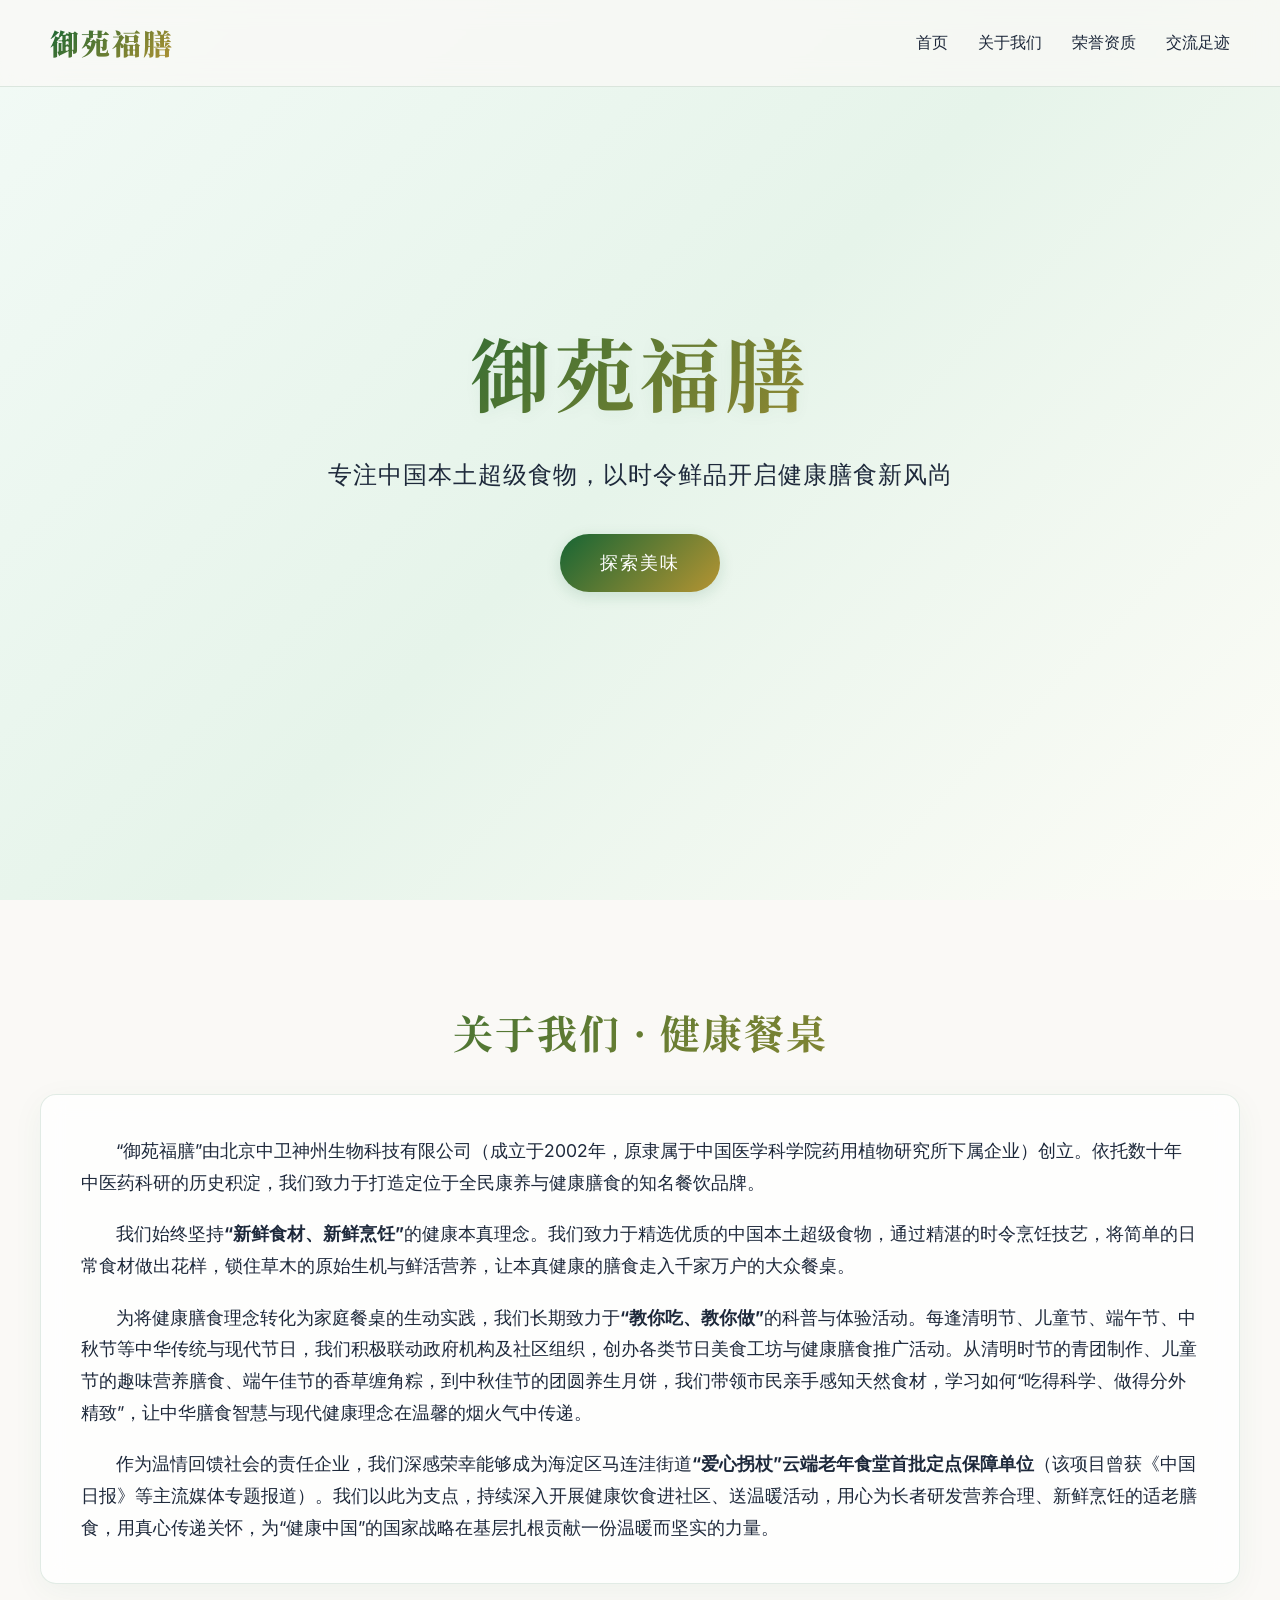
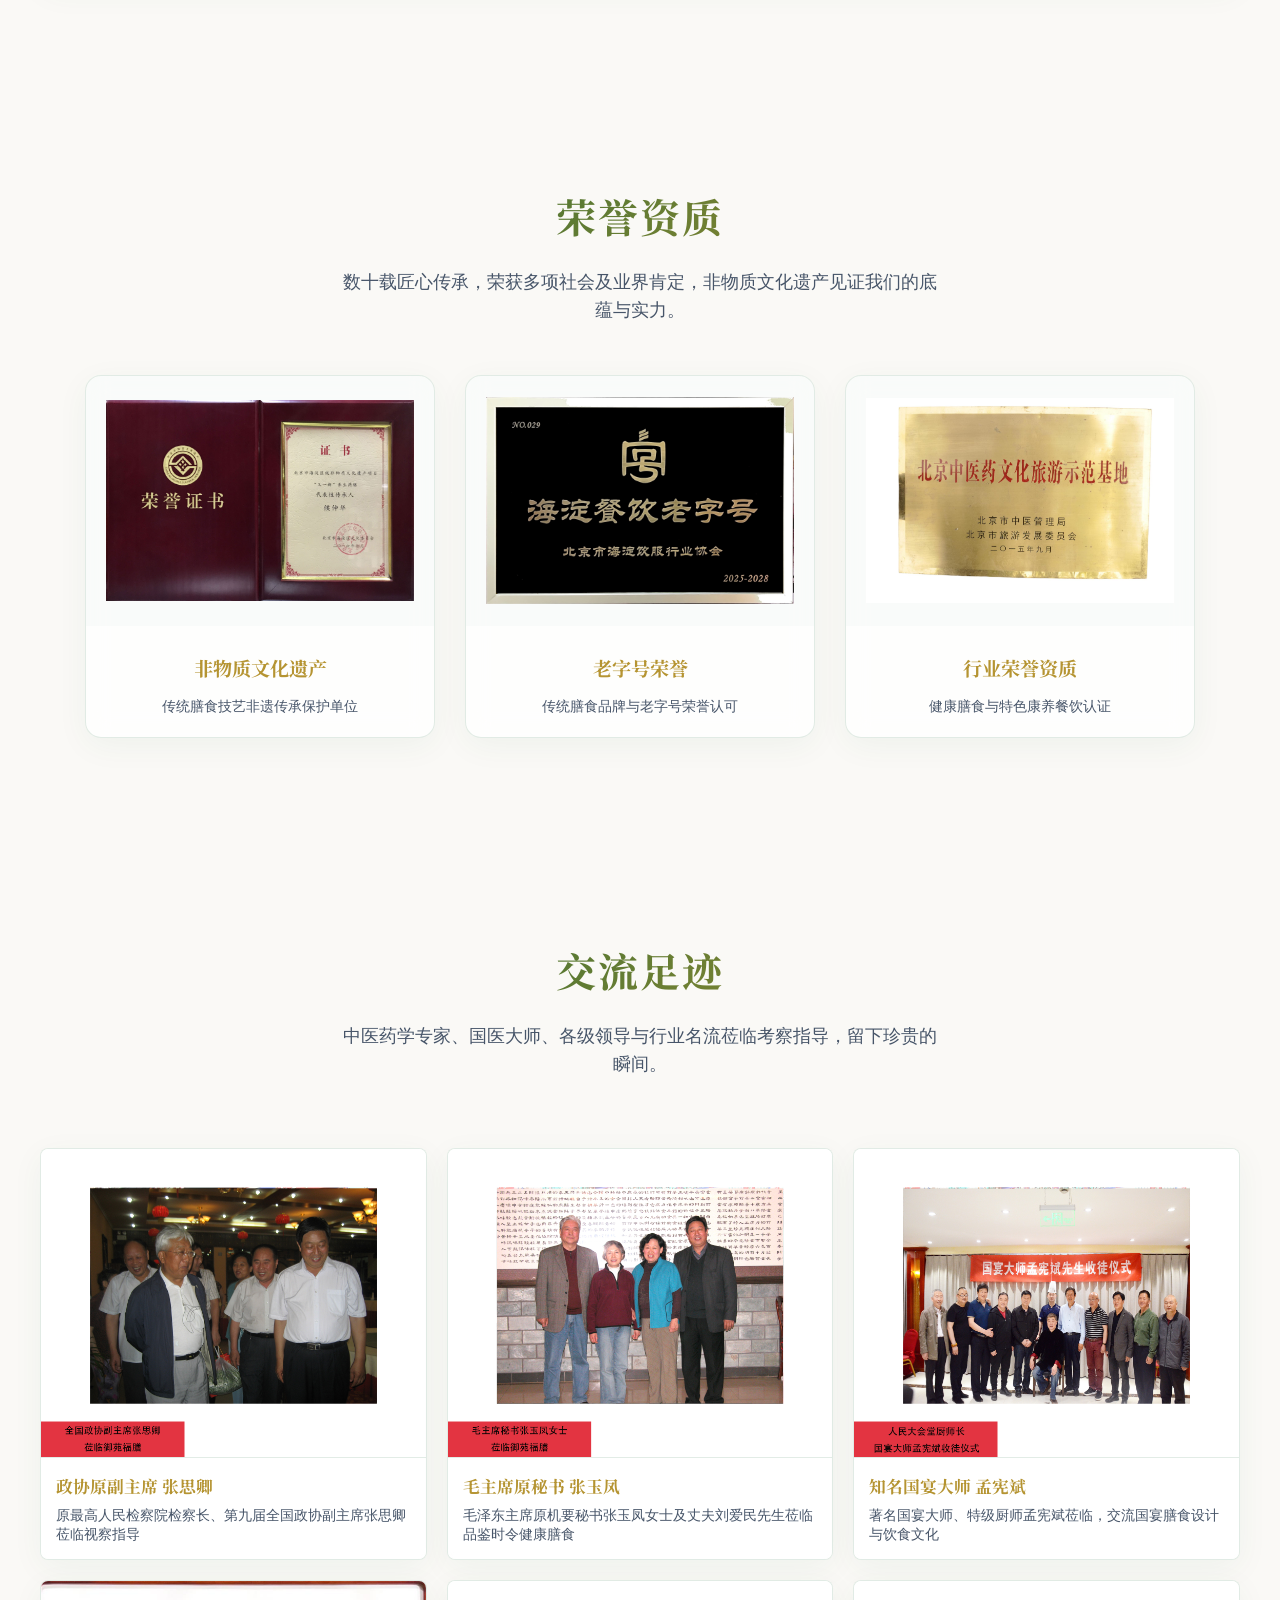
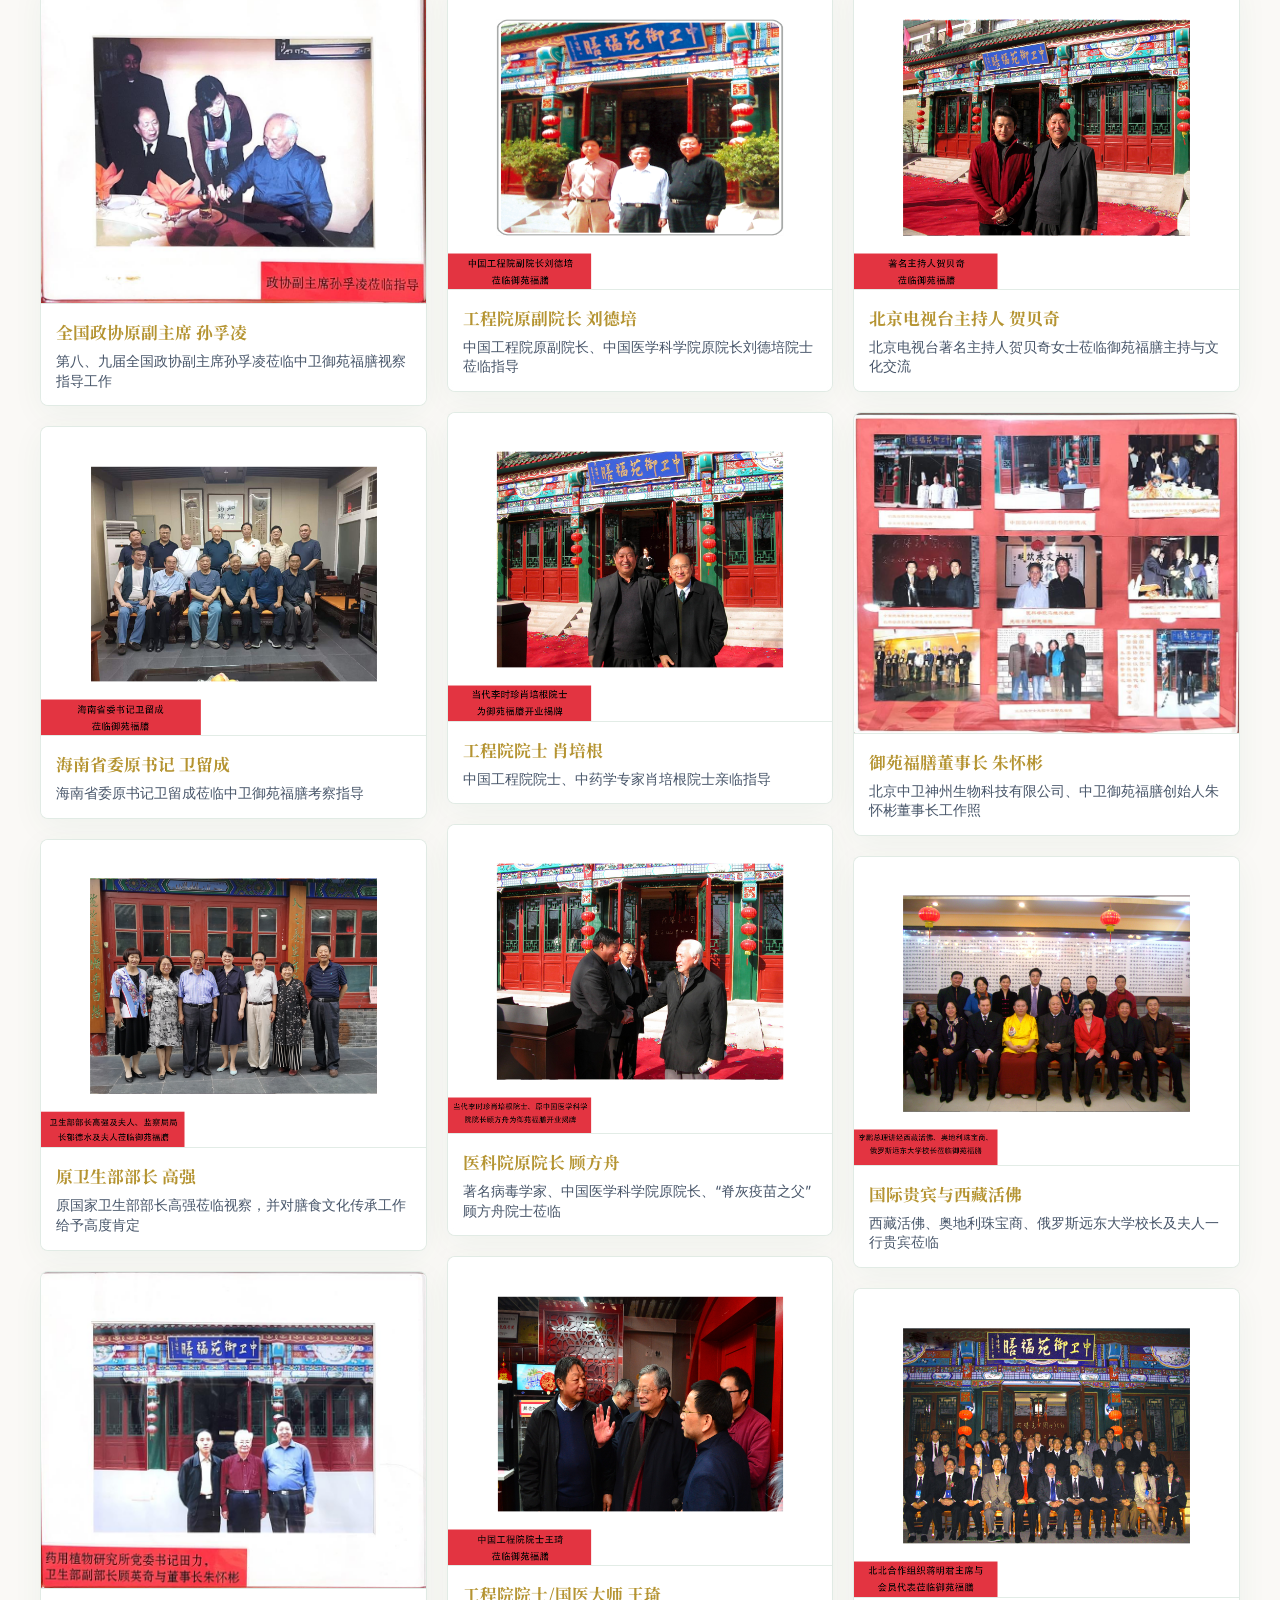
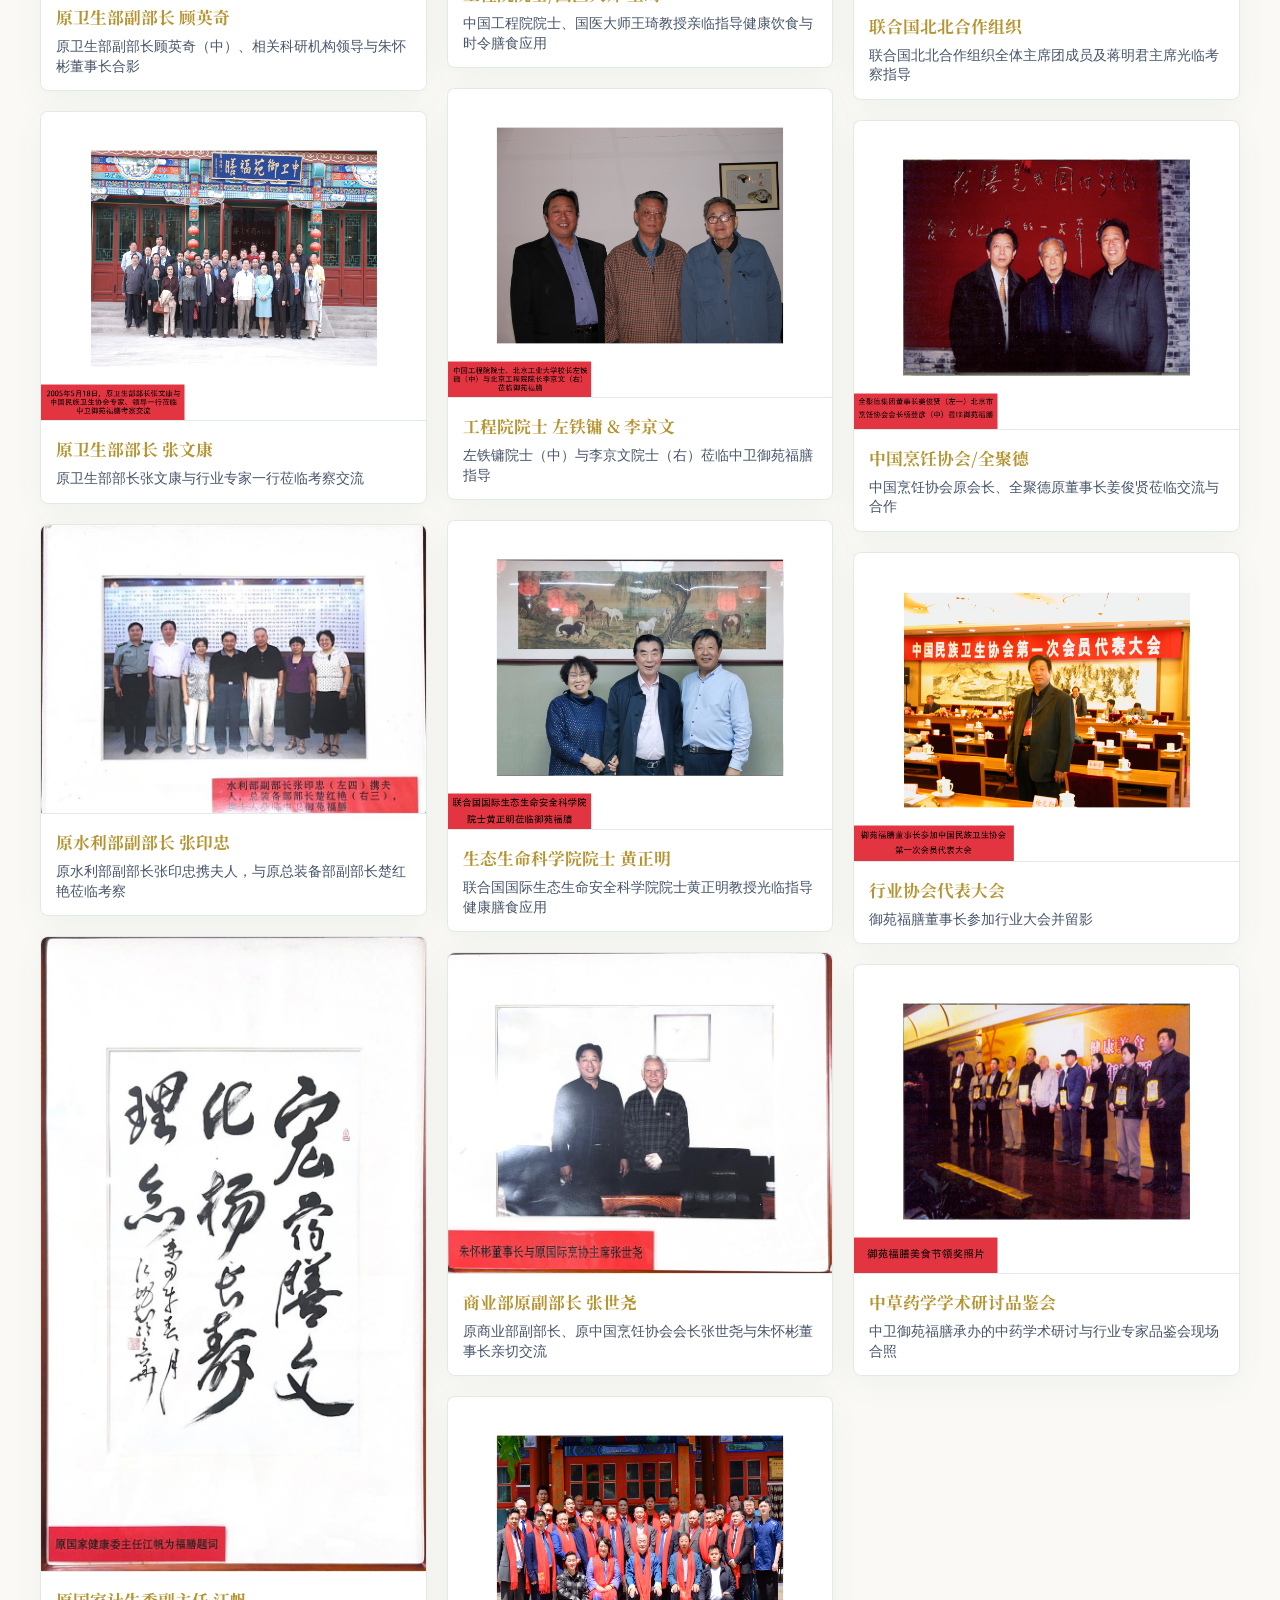
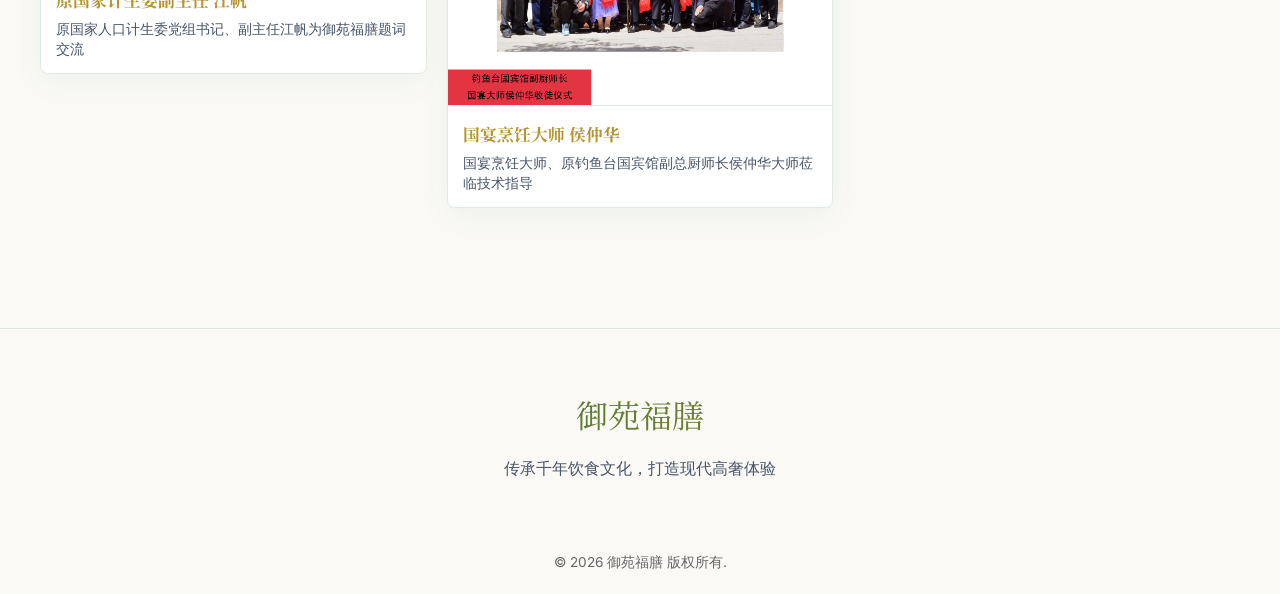
==== minimal.html @ 509a857c "feat: polish brand introduction with seasonal festival workshops and elderly canteen, compile single" ====
<!DOCTYPE html>
<html lang="zh-CN">
<head>
    <meta charset="UTF-8">
    <meta name="viewport" content="width=device-width, initial-scale=1.0">
    <title>御苑福膳 - 本土超级食物，健康饮食新风尚</title>
    <meta name="description" content="御苑福膳倡导健康饮食、新鲜食材与新鲜烹饪。精选中国本土超级食物，将简单食材做出花样，科普膳食指南，服务社会公益。">
    <link rel="preconnect" href="https://fonts.googleapis.com">
    <link rel="preconnect" href="https://fonts.gstatic.com" crossorigin>
    <link href="https://fonts.googleapis.com/css2?family=Noto+Serif+SC:wght@400;700;900&family=Inter:wght@300;400;600&display=swap" rel="stylesheet">
    <link rel="stylesheet" href="css/styles.css">
</head>
<body>
    <!-- Background overlay for rich aesthetics -->
    <div class="bg-gradient-overlay"></div>

    <!-- Header -->
    <header id="header" class="glass-header">
        <div class="logo">御苑福膳</div>
        <nav>
            <ul class="nav-links">
                <li><a href="#hero">首页</a></li>
                <li><a href="#about">关于我们</a></li>
                <li><a href="#honor">荣誉资质</a></li>
                <li><a href="#celebrities">交流足迹</a></li>
            </ul>
        </nav>
    </header>

    <!-- Hero Section -->
    <section id="hero" class="hero-section">
        <div class="hero-content reveal">
            <h1 class="hero-title">御苑福膳</h1>
            <p class="hero-subtitle">专注中国本土超级食物，以时令鲜品开启健康膳食新风尚</p>
            <a href="#about" class="cta-button">探索美味</a>
        </div>
    </section>

    <!-- About Section -->
    <section id="about" class="section about-section">
        <div class="container reveal">
            <h2 class="section-title">关于我们 · 健康餐桌</h2>
            <div class="glass-card tab-card" style="padding: 40px; margin-top: 30px; line-height: 1.8;">
                <p style="margin-bottom: 20px; font-size: 1.1rem; text-indent: 2em; color: var(--text-main);">
                    “御苑福膳”由北京中卫神州生物科技有限公司（成立于2002年，原隶属于中国医学科学院药用植物研究所下属企业）创立。依托数十年中医药科研的历史积淀，我们致力于打造定位于全民康养与健康膳食的知名餐饮品牌。
                </p>
                <p style="margin-bottom: 20px; font-size: 1.1rem; text-indent: 2em; color: var(--text-main);">
                    我们始终坚持<strong>“新鲜食材、新鲜烹饪”</strong>的健康本真理念。我们致力于精选优质的中国本土超级食物，通过精湛的时令烹饪技艺，将简单的日常食材做出花样，锁住草木的原始生机与鲜活营养，让本真健康的膳食走入千家万户的大众餐桌。
                </p>
                <p style="margin-bottom: 20px; font-size: 1.1rem; text-indent: 2em; color: var(--text-main);">
                    为将健康膳食理念转化为家庭餐桌的生动实践，我们长期致力于<strong>“教你吃、教你做”</strong>的科普与体验活动。每逢清明节、儿童节、端午节、中秋节等中华传统与现代节日，我们积极联动政府机构及社区组织，创办各类节日美食工坊与健康膳食推广活动。从清明时节的青团制作、儿童节的趣味营养膳食、端午佳节的香草缠角粽，到中秋佳节的团圆养生月饼，我们带领市民亲手感知天然食材，学习如何“吃得科学、做得分外精致”，让中华膳食智慧与现代健康理念在温馨的烟火气中传递。
                </p>
                <p style="font-size: 1.1rem; text-indent: 2em; color: var(--text-main);">
                    作为温情回馈社会的责任企业，我们深感荣幸能够成为海淀区马连洼街道<strong>“爱心拐杖”云端老年食堂首批定点保障单位</strong>（该项目曾获《中国日报》等主流媒体专题报道）。我们以此为支点，持续深入开展健康饮食进社区、送温暖活动，用心为长者研发营养合理、新鲜烹饪的适老膳食，用真心传递关怀，为“健康中国”的国家战略在基层扎根贡献一份温暖而坚实的力量。
                </p>
            </div>
        </div>
    </section>

    <!-- Honor Wall Section -->
    <section id="honor" class="section honor-section">
        <div class="container reveal">
            <h2 class="section-title">荣誉资质</h2>
            <p class="section-desc">数十载匠心传承，荣获多项社会及业界肯定，非物质文化遗产见证我们的底蕴与实力。</p>
            <div class="honor-grid">
                <div class="honor-card glass-card hover-glow">
                    <img src="assets/images/非遗证书.jpg" alt="非物质文化遗产证书" class="honor-img">
                    <div class="honor-info">
                        <h3>非物质文化遗产</h3>
                        <p>传统膳食技艺非遗传承保护单位</p>
                    </div>
                </div>
                <div class="honor-card glass-card hover-glow">
                    <img src="assets/images/老字号.jpg" alt="老字号荣誉证书" class="honor-img">
                    <div class="honor-info">
                        <h3>老字号荣誉</h3>
                        <p>传统膳食品牌与老字号荣誉认可</p>
                    </div>
                </div>
                <div class="honor-card glass-card hover-glow">
                    <img src="assets/images/荣誉.JPG" alt="行业荣誉牌匾" class="honor-img">
                    <div class="honor-info">
                        <h3>行业荣誉资质</h3>
                        <p>健康膳食与特色康养餐饮认证</p>
                    </div>
                </div>
            </div>
        </div>
    </section>

    <!-- Celebrity Footprints Section -->
    <section id="celebrities" class="section celebrity-section">
        <div class="container reveal">
            <h2 class="section-title">交流足迹</h2>
            <p class="section-desc">中医药学专家、国医大师、各级领导与行业名流莅临考察指导，留下珍贵的瞬间。</p>
            
            <div class="masonry-grid" id="photo-wall">
                <!-- ================= 1. 政治与历史要员 ================= -->
                <!-- 张思卿 -->
                <div class="masonry-item glass-card photo-card">
                    <img src="assets/images/张思卿.jpg" alt="张思卿" loading="lazy">
                    <div class="photo-caption">
                        <h4>政协原副主席 张思卿</h4>
                        <p>原最高人民检察院检察长、第九届全国政协副主席张思卿莅临视察指导</p>
                    </div>
                </div>
                <!-- 孙孚凌 -->
                <div class="masonry-item glass-card photo-card">
                    <img src="assets/images/孙孚凌.jpg" alt="孙孚凌" loading="lazy">
                    <div class="photo-caption">
                        <h4>全国政协原副主席 孙孚凌</h4>
                        <p>第八、九届全国政协副主席孙孚凌莅临中卫御苑福膳视察指导工作</p>
                    </div>
                </div>
                <!-- 卫留成 -->
                <div class="masonry-item glass-card photo-card">
                    <img src="assets/images/海南省委书记卫留成莅临御苑福膳.jpg" alt="卫留成" loading="lazy">
                    <div class="photo-caption">
                        <h4>海南省委原书记 卫留成</h4>
                        <p>海南省委原书记卫留成莅临中卫御苑福膳考察指导</p>
                    </div>
                </div>
                <!-- 高强 -->
                <div class="masonry-item glass-card photo-card">
                    <img src="assets/images/高强.jpg" alt="高强" loading="lazy">
                    <div class="photo-caption">
                        <h4>原卫生部部长 高强</h4>
                        <p>原国家卫生部部长高强莅临视察，并对膳食文化传承工作给予高度肯定</p>
                    </div>
                </div>
                <!-- 顾英奇 -->
                <div class="masonry-item glass-card photo-card">
                    <img src="assets/images/顾英奇.jpg" alt="顾英奇" loading="lazy">
                    <div class="photo-caption">
                        <h4>原卫生部副部长 顾英奇</h4>
                        <p>原卫生部副部长顾英奇（中）、相关科研机构领导与朱怀彬董事长合影</p>
                    </div>
                </div>
                <!-- 张文康 -->
                <div class="masonry-item glass-card photo-card">
                    <img src="assets/images/2005年5月18日，原卫生部部长张文康与中国民族卫生协会专家、领导一行莅临中卫御苑福膳考察交流.jpg" alt="张文康" loading="lazy">
                    <div class="photo-caption">
                        <h4>原卫生部部长 张文康</h4>
                        <p>原卫生部部长张文康与行业专家一行莅临考察交流</p>
                    </div>
                </div>
                <!-- 张印忠 -->
                <div class="masonry-item glass-card photo-card">
                    <img src="assets/images/张印忠.jpg" alt="张印忠" loading="lazy">
                    <div class="photo-caption">
                        <h4>原水利部副部长 张印忠</h4>
                        <p>原水利部副部长张印忠携夫人，与原总装备部副部长楚红艳莅临考察</p>
                    </div>
                </div>
                <!-- 江帆 -->
                <div class="masonry-item glass-card photo-card">
                    <img src="assets/images/江帆.jpg" alt="江帆" loading="lazy">
                    <div class="photo-caption">
                        <h4>原国家计生委副主任 江帆</h4>
                        <p>原国家人口计生委党组书记、副主任江帆为御苑福膳题词交流</p>
                    </div>
                </div>
                <!-- 张玉凤 -->
                <div class="masonry-item glass-card photo-card">
                    <img src="assets/images/张玉凤.jpg" alt="张玉凤" loading="lazy">
                    <div class="photo-caption">
                        <h4>毛主席原秘书 张玉凤</h4>
                        <p>毛泽东主席原机要秘书张玉凤女士及丈夫刘爱民先生莅临品鉴时令健康膳食</p>
                    </div>
                </div>

                <!-- ================= 2. 科学、医学与中医药界专家 ================= -->
                <!-- 刘德培 -->
                <div class="masonry-item glass-card photo-card">
                    <img src="assets/images/中国工程院副院长刘德培莅临御苑福膳.jpg" alt="刘德培" loading="lazy">
                    <div class="photo-caption">
                        <h4>工程院原副院长 刘德培</h4>
                        <p>中国工程院原副院长、中国医学科学院原院长刘德培院士莅临指导</p>
                    </div>
                </div>
                <!-- 肖培根 -->
                <div class="masonry-item glass-card photo-card">
                    <img src="assets/images/肖培根院士.jpg" alt="肖培根" loading="lazy">
                    <div class="photo-caption">
                        <h4>工程院院士 肖培根</h4>
                        <p>中国工程院院士、中药学专家肖培根院士亲临指导</p>
                    </div>
                </div>
                <!-- 顾方舟 -->
                <div class="masonry-item glass-card photo-card">
                    <img src="assets/images/顾方舟.jpg" alt="顾方舟" loading="lazy">
                    <div class="photo-caption">
                        <h4>医科院原院长 顾方舟</h4>
                        <p>著名病毒学家、中国医学科学院原院长、“脊灰疫苗之父”顾方舟院士莅临</p>
                    </div>
                </div>
                <!-- 王琦 -->
                <div class="masonry-item glass-card photo-card">
                    <img src="assets/images/中国工程院院士王琦莅临御苑福膳.jpg" alt="王琦" loading="lazy">
                    <div class="photo-caption">
                        <h4>工程院院士/国医大师 王琦</h4>
                        <p>中国工程院院士、国医大师王琦教授亲临指导健康饮食与时令膳食应用</p>
                    </div>
                </div>
                <!-- 左铁镛与李京文 -->
                <div class="masonry-item glass-card photo-card">
                    <img src="assets/images/中国工程院院士、北京工业大学校长左铁镛（中）与北京工程院院长李京文（右） 莅临御苑福膳.jpg" alt="左铁镛 李京文" loading="lazy">
                    <div class="photo-caption">
                        <h4>工程院院士 左铁镛 & 李京文</h4>
                        <p>左铁镛院士（中）与李京文院士（右）莅临中卫御苑福膳指导</p>
                    </div>
                </div>
                <!-- 黄正明 -->
                <div class="masonry-item glass-card photo-card">
                    <img src="assets/images/黄正明院士.jpg" alt="黄正明" loading="lazy">
                    <div class="photo-caption">
                        <h4>生态生命科学院院士 黄正明</h4>
                        <p>联合国国际生态生命安全科学院院士黄正明教授光临指导健康膳食应用</p>
                    </div>
                </div>

                <!-- ================= 3. 专业领域与媒体名流 ================= -->
                <!-- 张世尧 -->
                <div class="masonry-item glass-card photo-card">
                    <img src="assets/images/张世尧.jpg" alt="张世尧" loading="lazy">
                    <div class="photo-caption">
                        <h4>商业部原副部长 张世尧</h4>
                        <p>原商业部副部长、原中国烹饪协会会长张世尧与朱怀彬董事长亲切交流</p>
                    </div>
                </div>
                <!-- 侯仲华 -->
                <div class="masonry-item glass-card photo-card">
                    <img src="assets/images/侯仲华.jpg" alt="侯仲华" loading="lazy">
                    <div class="photo-caption">
                        <h4>国宴烹饪大师 侯仲华</h4>
                        <p>国宴烹饪大师、原钓鱼台国宾馆副总厨师长侯仲华大师莅临技术指导</p>
                    </div>
                </div>
                <!-- 孟宪斌 -->
                <div class="masonry-item glass-card photo-card">
                    <img src="assets/images/孟宪斌.jpg" alt="孟宪斌" loading="lazy">
                    <div class="photo-caption">
                        <h4>知名国宴大师 孟宪斌</h4>
                        <p>著名国宴大师、特级厨师孟宪斌莅临，交流国宴膳食设计与饮食文化</p>
                    </div>
                </div>
                <!-- 贺贝奇 -->
                <div class="masonry-item glass-card photo-card">
                    <img src="assets/images/著名主持人贺贝奇莅临御苑福膳.jpg" alt="贺贝奇" loading="lazy">
                    <div class="photo-caption">
                        <h4>北京电视台主持人 贺贝奇</h4>
                        <p>北京电视台著名主持人贺贝奇女士莅临御苑福膳主持与文化交流</p>
                    </div>
                </div>
                <!-- 朱怀彬 -->
                <div class="masonry-item glass-card photo-card">
                    <img src="assets/images/朱怀彬.jpg" alt="朱怀彬" loading="lazy">
                    <div class="photo-caption">
                        <h4>御苑福膳董事长 朱怀彬</h4>
                        <p>北京中卫神州生物科技有限公司、中卫御苑福膳创始人朱怀彬董事长工作照</p>
                    </div>
                </div>

                <!-- ================= 4. 团体合照、外宾与活动 ================= -->
                <!-- 西藏活佛及外宾 -->
                <div class="masonry-item glass-card photo-card">
                    <img src="assets/images/西藏活佛、奥地利珠宝商、俄罗斯远东大学及夫人.jpg" alt="外宾与活佛" loading="lazy">
                    <div class="photo-caption">
                        <h4>国际贵宾与西藏活佛</h4>
                        <p>西藏活佛、奥地利珠宝商、俄罗斯远东大学校长及夫人一行贵宾莅临</p>
                    </div>
                </div>
                <!-- 北北合作组织 -->
                <div class="masonry-item glass-card photo-card">
                    <img src="assets/images/北北合作组织.jpg" alt="北北合作组织" loading="lazy">
                    <div class="photo-caption">
                        <h4>联合国北北合作组织</h4>
                        <p>联合国北北合作组织全体主席团成员及蒋明君主席光临考察指导</p>
                    </div>
                </div>
                <!-- 全聚德 -->
                <div class="masonry-item glass-card photo-card">
                    <img src="assets/images/全聚德.jpg" alt="全聚德" loading="lazy">
                    <div class="photo-caption">
                        <h4>中国烹饪协会/全聚德</h4>
                        <p>中国烹饪协会原会长、全聚德原董事长姜俊贤莅临交流与合作</p>
                    </div>
                </div>
                <!-- 民族卫生协会大会 -->
                <div class="masonry-item glass-card photo-card">
                    <img src="assets/images/御苑福膳董事长参加中国民族卫生协会第一次会员代表大会.jpg" alt="代表大会" loading="lazy">
                    <div class="photo-caption">
                        <h4>行业协会代表大会</h4>
                        <p>御苑福膳董事长参加行业大会并留影</p>
                    </div>
                </div>
                <!-- 未标题-1 -->
                <div class="masonry-item glass-card photo-card">
                    <img src="assets/images/未标题-1.jpg" alt="品鉴研讨会" loading="lazy">
                    <div class="photo-caption">
                        <h4>中草药学学术研讨品鉴会</h4>
                        <p>中卫御苑福膳承办的中药学术研讨与行业专家品鉴会现场合照</p>
                    </div>
                </div>
            </div>
        </div>
    </section>

    <!-- Footer -->
    <footer class="glass-footer">
        <div class="container">
            <div class="footer-content">
                <div class="footer-logo">御苑福膳</div>
                <p>传承千年饮食文化，打造现代高奢体验</p>
            </div>
            <div class="footer-bottom">
                <p>&copy; 2026 御苑福膳 版权所有.</p>
            </div>
        </div>
    </footer>

    <!-- Image Zoom Modal -->
    <div id="image-modal" class="modal">
        <span class="modal-close" id="modal-close-btn">&times;</span>
        <div class="modal-content-container">
            <img class="modal-content" id="modal-img" src="" alt="放大图片">
            <div id="modal-caption" class="modal-caption">
                <h4 id="modal-caption-title"></h4>
                <p id="modal-caption-desc"></p>
            </div>
        </div>
        <button class="modal-prev" id="modal-prev-btn" aria-label="上一张">&#10094;</button>
        <button class="modal-next" id="modal-next-btn" aria-label="下一张">&#10095;</button>
    </div>

    <script src="js/main.js"></script>
</body>
</html>
---- css/styles.css ----
:root {
    /* Color Palette */
    --bg-dark: #faf9f6; /* A clean, soft warm cream/white background */
    --bg-card: rgba(255, 255, 255, 0.8); /* Pure white glass card with high opacity */
    --primary-gold: #b59432; /* Elegant dark antique gold for headings */
    --primary-gold-dim: rgba(181, 148, 50, 0.15);
    --accent-red: #166534; /* High-end emerald green (replaces red) */
    --text-main: #1e293b; /* Dark slate gray for main text readability */
    --text-muted: #475569; /* Soft slate gray for descriptions */
    --border-glass: rgba(22, 101, 52, 0.12); /* Subtle green/gold border */

    /* Typography */
    --font-heading: 'Noto Serif SC', serif;
    --font-body: 'Inter', sans-serif;

    /* Spacing & Sizes */
    --max-width: 1200px;
    --section-padding: 100px 20px;
    
    /* Animation */
    --transition-smooth: all 0.4s cubic-bezier(0.25, 0.8, 0.25, 1);
}

* {
    margin: 0;
    padding: 0;
    box-sizing: border-box;
}

html {
    scroll-behavior: smooth;
}

body {
    background-color: var(--bg-dark);
    color: var(--text-main);
    font-family: var(--font-body);
    line-height: 1.6;
    overflow-x: hidden;
}

/* Background Overlay for Depth */
.bg-gradient-overlay {
    position: fixed;
    top: 0;
    left: 0;
    width: 100vw;
    height: 100vh;
    background: radial-gradient(circle at 15% 25%, rgba(22, 101, 52, 0.08) 0%, transparent 60%),
                radial-gradient(circle at 85% 75%, rgba(181, 148, 50, 0.08) 0%, transparent 60%),
                radial-gradient(circle at 50% 50%, rgba(250, 249, 246, 0.6) 0%, transparent 100%);
    z-index: -1;
    pointer-events: none;
}

/* Glassmorphism Utilities */
.glass-header {
    background: rgba(250, 249, 246, 0.75);
    backdrop-filter: blur(12px);
    -webkit-backdrop-filter: blur(12px);
    border-bottom: 1px solid var(--border-glass);
}

.glass-card {
    background: var(--bg-card);
    backdrop-filter: blur(12px);
    -webkit-backdrop-filter: blur(12px);
    border: 1px solid var(--border-glass);
    border-radius: 16px;
    box-shadow: 0 8px 32px 0 rgba(22, 101, 52, 0.05);
}

.hover-glow:hover {
    box-shadow: 0 10px 30px rgba(22, 101, 52, 0.08);
    border-color: rgba(22, 101, 52, 0.3);
}

/* Header */
header {
    position: fixed;
    top: 0;
    width: 100%;
    display: flex;
    justify-content: space-between;
    align-items: center;
    padding: 20px 50px;
    z-index: 1000;
    transition: var(--transition-smooth);
}

.logo {
    font-family: var(--font-heading);
    font-size: 1.8rem;
    font-weight: 900;
    background: linear-gradient(135deg, var(--accent-red) 0%, var(--primary-gold) 100%);
    -webkit-background-clip: text;
    -webkit-text-fill-color: transparent;
    letter-spacing: 2px;
}

nav ul {
    display: flex;
    list-style: none;
    gap: 30px;
}

nav a {
    color: var(--text-main);
    text-decoration: none;
    font-size: 1rem;
    font-weight: 400;
    transition: color 0.3s ease;
    position: relative;
}

nav a::after {
    content: '';
    position: absolute;
    width: 0;
    height: 2px;
    bottom: -5px;
    left: 0;
    background-color: var(--accent-red);
    transition: width 0.3s ease;
}

nav a:hover {
    color: var(--accent-red);
}

nav a:hover::after {
    width: 100%;
}

/* Container */
.container {
    max-width: var(--max-width);
    margin: 0 auto;
}

/* Typography */
h1, h2, h3 {
    font-family: var(--font-heading);
    color: var(--primary-gold);
}

.section-title {
    font-size: 2.5rem;
    text-align: center;
    margin-bottom: 20px;
    letter-spacing: 2px;
    background: linear-gradient(135deg, var(--accent-red) 0%, var(--primary-gold) 100%);
    -webkit-background-clip: text;
    -webkit-text-fill-color: transparent;
}

.section-desc {
    text-align: center;
    color: var(--text-muted);
    max-width: 600px;
    margin: 0 auto 50px;
    font-size: 1.1rem;
}

/* Hero Section */
.hero-section {
    height: 100vh;
    display: flex;
    align-items: center;
    justify-content: center;
    text-align: center;
    position: relative;
    background: linear-gradient(135deg, #f2faf6 0%, #e6f4ea 50%, #fdfcf7 100%);
}

.hero-title {
    font-size: 5rem;
    margin-bottom: 20px;
    background: linear-gradient(135deg, var(--accent-red) 0%, var(--primary-gold) 100%);
    -webkit-background-clip: text;
    -webkit-text-fill-color: transparent;
    text-shadow: 0 4px 15px rgba(22, 101, 52, 0.05);
    letter-spacing: 5px;
}

.hero-subtitle {
    font-size: 1.5rem;
    margin-bottom: 40px;
    color: var(--text-main);
    letter-spacing: 1px;
}

.cta-button {
    display: inline-block;
    padding: 15px 40px;
    background: linear-gradient(135deg, var(--accent-red) 0%, var(--primary-gold) 100%);
    color: #fff;
    border: none;
    border-radius: 30px;
    text-decoration: none;
    font-size: 1.1rem;
    text-transform: uppercase;
    letter-spacing: 2px;
    transition: var(--transition-smooth);
    box-shadow: 0 4px 15px rgba(22, 101, 52, 0.15);
}

.cta-button:hover {
    transform: translateY(-2px);
    box-shadow: 0 8px 25px rgba(22, 101, 52, 0.25);
    filter: brightness(1.05);
}

/* Sections General */
.section {
    padding: var(--section-padding);
}

/* About Section */
.about-text {
    padding: 50px;
    text-align: center;
    font-size: 1.1rem;
    color: var(--text-muted);
}

.about-text p {
    margin-bottom: 20px;
}

.about-text p:last-child {
    margin-bottom: 0;
}

/* Bases Section */
.bases-section {
    position: relative;
}

.bases-grid {
    display: grid;
    grid-template-columns: repeat(auto-fill, minmax(260px, 1fr));
    gap: 25px;
    margin-top: 40px;
}

.base-card {
    cursor: pointer;
    overflow: hidden;
    transition: var(--transition-smooth);
    display: flex;
    flex-direction: column;
}

.base-img-container {
    width: 100%;
    height: 180px;
    overflow: hidden;
    position: relative;
    background: rgba(22, 101, 52, 0.05);
}

.base-img {
    width: 100%;
    height: 100%;
    object-fit: cover;
    transition: transform 0.6s cubic-bezier(0.25, 0.8, 0.25, 1);
}

.base-card:hover .base-img {
    transform: scale(1.08);
}

.base-info {
    padding: 20px;
    flex-grow: 1;
    display: flex;
    flex-direction: column;
}

.base-info h3 {
    font-size: 1.1rem;
    margin-bottom: 8px;
    background: linear-gradient(135deg, var(--accent-red) 0%, var(--primary-gold) 100%);
    -webkit-background-clip: text;
    -webkit-text-fill-color: transparent;
}

.base-info p {
    font-size: 0.85rem;
    line-height: 1.5;
    color: var(--text-muted);
}

/* Honor Wall */
.honor-grid {
    display: flex;
    justify-content: center;
    gap: 30px;
    flex-wrap: wrap;
}

.honor-card {
    width: min(350px, 100%);
    overflow: hidden;
    text-align: center;
    transition: var(--transition-smooth);
}

.honor-img {
    width: 100%;
    height: 250px;
    object-fit: contain;
    padding: 20px;
    background: rgba(22, 101, 52, 0.02);
}

.honor-info {
    padding: 20px;
}

.honor-info h3 {
    font-size: 1.2rem;
    margin-bottom: 10px;
}

.honor-info p {
    font-size: 0.9rem;
    color: var(--text-muted);
}

/* Celebrity Photo Wall - Masonry Grid */
.masonry-grid {
    column-count: 3;
    column-gap: 20px;
    padding: 20px 0;
}

.photo-card {
    break-inside: avoid;
    margin-bottom: 20px;
    position: relative;
    overflow: hidden;
    cursor: pointer;
    border-radius: 8px; /* Slightly sharper for photos */
}

.photo-card img {
    width: 100%;
    display: block;
    transition: transform 0.6s cubic-bezier(0.25, 0.8, 0.25, 1);
}

.photo-caption {
    padding: 15px;
    background: rgba(255, 255, 255, 0.85);
    border-top: 1px solid var(--border-glass);
    text-align: left;
    backdrop-filter: blur(5px);
    -webkit-backdrop-filter: blur(5px);
}

.photo-caption h4 {
    color: var(--primary-gold);
    font-size: 1.05rem;
    margin-bottom: 5px;
    font-family: var(--font-heading);
    font-weight: bold;
}

.photo-caption p {
    color: var(--text-muted);
    font-size: 0.88rem;
    line-height: 1.4;
    margin: 0;
}

.photo-card:hover img,
.photo-card.active img {
    transform: scale(1.03);
}

/* Footer */
.glass-footer {
    background: rgba(250, 249, 246, 0.95);
    border-top: 1px solid var(--border-glass);
    padding: 60px 20px 20px;
    text-align: center;
}

.footer-logo {
    font-family: var(--font-heading);
    font-size: 2rem;
    background: linear-gradient(135deg, var(--accent-red) 0%, var(--primary-gold) 100%);
    -webkit-background-clip: text;
    -webkit-text-fill-color: transparent;
    margin-bottom: 15px;
}

.footer-content p {
    color: var(--text-muted);
    margin-bottom: 30px;
}

.contact-info p {
    margin-bottom: 10px;
    font-size: 0.95rem;
}

.footer-bottom {
    margin-top: 50px;
    padding-top: 20px;
    border-top: 1px solid rgba(255,255,255,0.05);
    color: #666;
    font-size: 0.85rem;
}

/* Scroll Animations (Intersection Observer Targets) */
.reveal {
    opacity: 0;
    transform: translateY(30px);
    transition: opacity 0.8s ease-out, transform 0.8s ease-out;
}

.reveal.active {
    opacity: 1;
    transform: translateY(0);
}

/* Responsive */
@media (max-width: 992px) {
    .masonry-grid {
        column-count: 2;
    }
    .hero-title {
        font-size: 4rem;
    }
}

@media (max-width: 768px) {
    header {
        position: absolute;
        padding: 20px 15px;
        flex-direction: column;
        gap: 12px;
    }
    
    .bases-grid {
        grid-template-columns: repeat(auto-fill, minmax(220px, 1fr));
        gap: 15px;
    }
    
    .nav-links {
        gap: 15px;
        flex-wrap: wrap;
        justify-content: center;
    }
    
    .masonry-grid {
        column-count: 1;
    }
    
    .hero-section {
        height: auto;
        min-height: 100vh;
        padding: 140px 20px 60px;
    }
    
    .hero-title {
        font-size: 2.8rem;
    }
    
    .hero-subtitle {
        font-size: 1.2rem;
    }
    
    .about-text {
        padding: 30px 15px;
    }
    
    .photo-caption {
        padding: 12px 10px;
    }
    
    .photo-caption h4 {
        font-size: 0.95rem;
    }
    
    .photo-caption p {
        font-size: 0.8rem;
    }
}

/* About Tabs */
.about-tabs-container {
    margin-top: 30px;
}

.about-tabs-header {
    display: flex;
    justify-content: center;
    gap: 15px;
    margin-bottom: 30px;
    flex-wrap: wrap;
}

.tab-btn {
    padding: 12px 30px;
    background: var(--bg-card);
    border: 1px solid var(--border-glass);
    color: var(--text-muted);
    font-family: var(--font-heading);
    font-size: 1.1rem;
    cursor: pointer;
    border-radius: 30px;
    transition: var(--transition-smooth);
}

.tab-btn:hover,
.tab-btn.active {
    color: var(--accent-red);
    border-color: var(--accent-red);
    box-shadow: 0 0 15px rgba(22, 101, 52, 0.1);
    background: rgba(22, 101, 52, 0.05);
}

.about-tabs-content {
    position: relative;
    min-height: 250px;
}

.tab-pane {
    display: none;
    animation: fadeIn 0.5s ease-in-out;
}

.tab-pane.active {
    display: block;
}

.tab-card {
    padding: 40px;
    text-align: left;
}

.tab-card h3 {
    margin-bottom: 20px;
    font-size: 1.6rem;
    font-weight: bold;
}

.tab-card p {
    margin-bottom: 15px;
    color: var(--text-muted);
    font-size: 1.05rem;
}

.tab-card p:last-child {
    margin-bottom: 0;
}

.tab-card.grid-2 {
    display: grid;
    grid-template-columns: 1fr 1fr;
    gap: 40px;
}

.info-block {
    text-align: left;
}

.info-block h3 {
    margin-bottom: 15px;
}

.info-block ul {
    list-style: none;
    padding-left: 0;
}

.info-block li {
    margin-bottom: 12px;
    color: var(--text-muted);
}

.info-block li strong {
    color: var(--primary-gold);
}

.herb-tags {
    display: flex;
    flex-wrap: wrap;
    gap: 12px;
    margin-top: 20px;
}

.herb-tags span {
    background: rgba(22, 101, 52, 0.06);
    color: var(--accent-red);
    border: 1px solid rgba(22, 101, 52, 0.15);
    padding: 8px 16px;
    border-radius: 20px;
    font-size: 0.95rem;
    transition: var(--transition-smooth);
}

.herb-tags span:hover {
    background: var(--accent-red);
    color: #fff;
    border-color: var(--accent-red);
}

@keyframes fadeIn {
    from { opacity: 0; transform: translateY(10px); }
    to { opacity: 1; transform: translateY(0); }
}

@media (max-width: 768px) {
    .tab-card.grid-2 {
        grid-template-columns: 1fr;
        gap: 30px;
    }
    
    .tab-card {
        padding: 30px 20px;
    }
    
    .tab-btn {
        padding: 10px 20px;
        font-size: 0.95rem;
    }
}

/* Media Section */
.media-tabs-header {
    display: flex;
    justify-content: center;
    gap: 15px;
    margin-bottom: 40px;
    flex-wrap: wrap;
}

.media-tab-btn {
    padding: 10px 25px;
    background: var(--bg-card);
    border: 1px solid var(--border-glass);
    color: var(--text-muted);
    font-family: var(--font-heading);
    font-size: 1rem;
    cursor: pointer;
    border-radius: 30px;
    transition: var(--transition-smooth);
}

.media-tab-btn:hover,
.media-tab-btn.active {
    color: var(--accent-red);
    border-color: var(--accent-red);
    box-shadow: 0 0 15px rgba(22, 101, 52, 0.1);
    background: rgba(22, 101, 52, 0.05);
}

.media-grid {
    display: grid;
    grid-template-columns: repeat(auto-fit, minmax(300px, 1fr));
    gap: 25px;
    margin-top: 30px;
}

.media-card {
    padding: 30px;
    display: flex;
    flex-direction: column;
    align-items: flex-start;
    text-align: left;
    position: relative;
    transition: var(--transition-smooth);
}

.media-badge {
    padding: 4px 10px;
    font-size: 0.8rem;
    border-radius: 4px;
    font-weight: bold;
    margin-bottom: 15px;
}

.media-badge.video {
    background: rgba(22, 101, 52, 0.1);
    color: var(--accent-red);
    border: 1px solid rgba(22, 101, 52, 0.25);
}

.media-badge.article {
    background: rgba(181, 148, 50, 0.15);
    color: var(--primary-gold);
    border: 1px solid var(--border-glass);
}

.media-card h3 {
    font-size: 1.25rem;
    margin-bottom: 12px;
    line-height: 1.4;
    color: var(--accent-red);
    font-family: var(--font-heading);
}

.media-card p {
    font-size: 0.95rem;
    color: var(--text-muted);
    margin-bottom: 25px;
    flex-grow: 1;
}

.media-link {
    color: var(--accent-red);
    text-decoration: none;
    font-weight: bold;
    font-size: 0.95rem;
    transition: var(--transition-smooth);
    border-bottom: 1px solid transparent;
    padding-bottom: 2px;
}

.media-link:hover {
    color: var(--primary-gold);
    border-color: var(--primary-gold);
}

/* Image Zoom Modal */
.modal {
    position: fixed;
    top: 0;
    left: 0;
    width: 100%;
    height: 100%;
    background-color: rgba(250, 249, 246, 0.96);
    backdrop-filter: blur(15px);
    -webkit-backdrop-filter: blur(15px);
    z-index: 2000;
    opacity: 0;
    visibility: hidden;
    transition: opacity 0.4s ease, visibility 0.4s ease;
    display: flex;
    flex-direction: column;
    justify-content: center;
    align-items: center;
    padding: 20px;
}

.modal.active {
    opacity: 1;
    visibility: visible;
}

.modal-content-container {
    max-width: 90%;
    max-height: 85%;
    display: flex;
    flex-direction: column;
    align-items: center;
    position: relative;
    transform: scale(0.9);
    transition: transform 0.4s cubic-bezier(0.25, 0.8, 0.25, 1);
}

.modal.active .modal-content-container {
    transform: scale(1);
}

.modal-content {
    max-width: 100%;
    max-height: 70vh;
    object-fit: contain;
    border-radius: 12px;
    border: 1.5px solid rgba(22, 101, 52, 0.2);
    box-shadow: 0 10px 40px rgba(22, 101, 52, 0.08), 0 0 30px rgba(181, 148, 50, 0.06);
    background: rgba(255, 255, 255, 0.6);
}

.modal-caption {
    margin-top: 20px;
    text-align: center;
    max-width: 600px;
    padding: 15px 25px;
    background: rgba(255, 255, 255, 0.9);
    border: 1px solid var(--border-glass);
    border-radius: 30px;
    backdrop-filter: blur(10px);
    -webkit-backdrop-filter: blur(10px);
    box-shadow: 0 4px 20px rgba(22, 101, 52, 0.04);
}

.modal-caption h4 {
    color: var(--accent-red);
    font-size: 1.2rem;
    margin-bottom: 8px;
    font-family: var(--font-heading);
    font-weight: 700;
}

.modal-caption p {
    color: var(--text-muted);
    font-size: 0.95rem;
    line-height: 1.5;
    margin: 0;
}

/* Close Button */
.modal-close {
    position: absolute;
    top: 30px;
    right: 40px;
    color: var(--text-muted);
    font-size: 40px;
    font-weight: 300;
    cursor: pointer;
    transition: var(--transition-smooth);
    width: 50px;
    height: 50px;
    display: flex;
    justify-content: center;
    align-items: center;
    border-radius: 50%;
    background: rgba(22, 101, 52, 0.03);
    border: 1px solid rgba(22, 101, 52, 0.08);
    z-index: 2100;
}

.modal-close:hover {
    color: var(--accent-red);
    background: rgba(22, 101, 52, 0.08);
    border-color: var(--accent-red);
    transform: rotate(90deg);
}

/* Navigation Buttons */
.modal-prev,
.modal-next {
    position: absolute;
    top: 50%;
    transform: translateY(-50%);
    background: rgba(255, 255, 255, 0.7);
    border: 1px solid var(--border-glass);
    color: var(--text-main);
    font-size: 24px;
    padding: 16px 20px;
    cursor: pointer;
    border-radius: 50%;
    transition: var(--transition-smooth);
    user-select: none;
    z-index: 2050;
    display: flex;
    justify-content: center;
    align-items: center;
    width: 60px;
    height: 60px;
}

.modal-prev {
    left: 40px;
}

.modal-next {
    right: 40px;
}

.modal-prev:hover,
.modal-next:hover {
    background: rgba(22, 101, 52, 0.08);
    border-color: var(--accent-red);
    color: var(--accent-red);
    box-shadow: 0 0 15px rgba(22, 101, 52, 0.1);
}

/* Responsive modal adjustments */
@media (max-width: 768px) {
    .modal-prev,
    .modal-next {
        width: 44px;
        height: 44px;
        font-size: 18px;
        padding: 10px;
        background: rgba(255, 255, 255, 0.9);
    }
    .modal-prev {
        left: 15px;
    }
    .modal-next {
        right: 15px;
    }
    .modal-close {
        top: 20px;
        right: 20px;
        width: 40px;
        height: 40px;
        font-size: 30px;
    }
    .modal-caption {
        padding: 12px 18px;
        border-radius: 20px;
        max-width: 95%;
    }
    .modal-caption h4 {
        font-size: 1.05rem;
    }
    .modal-caption p {
        font-size: 0.85rem;
    }
}
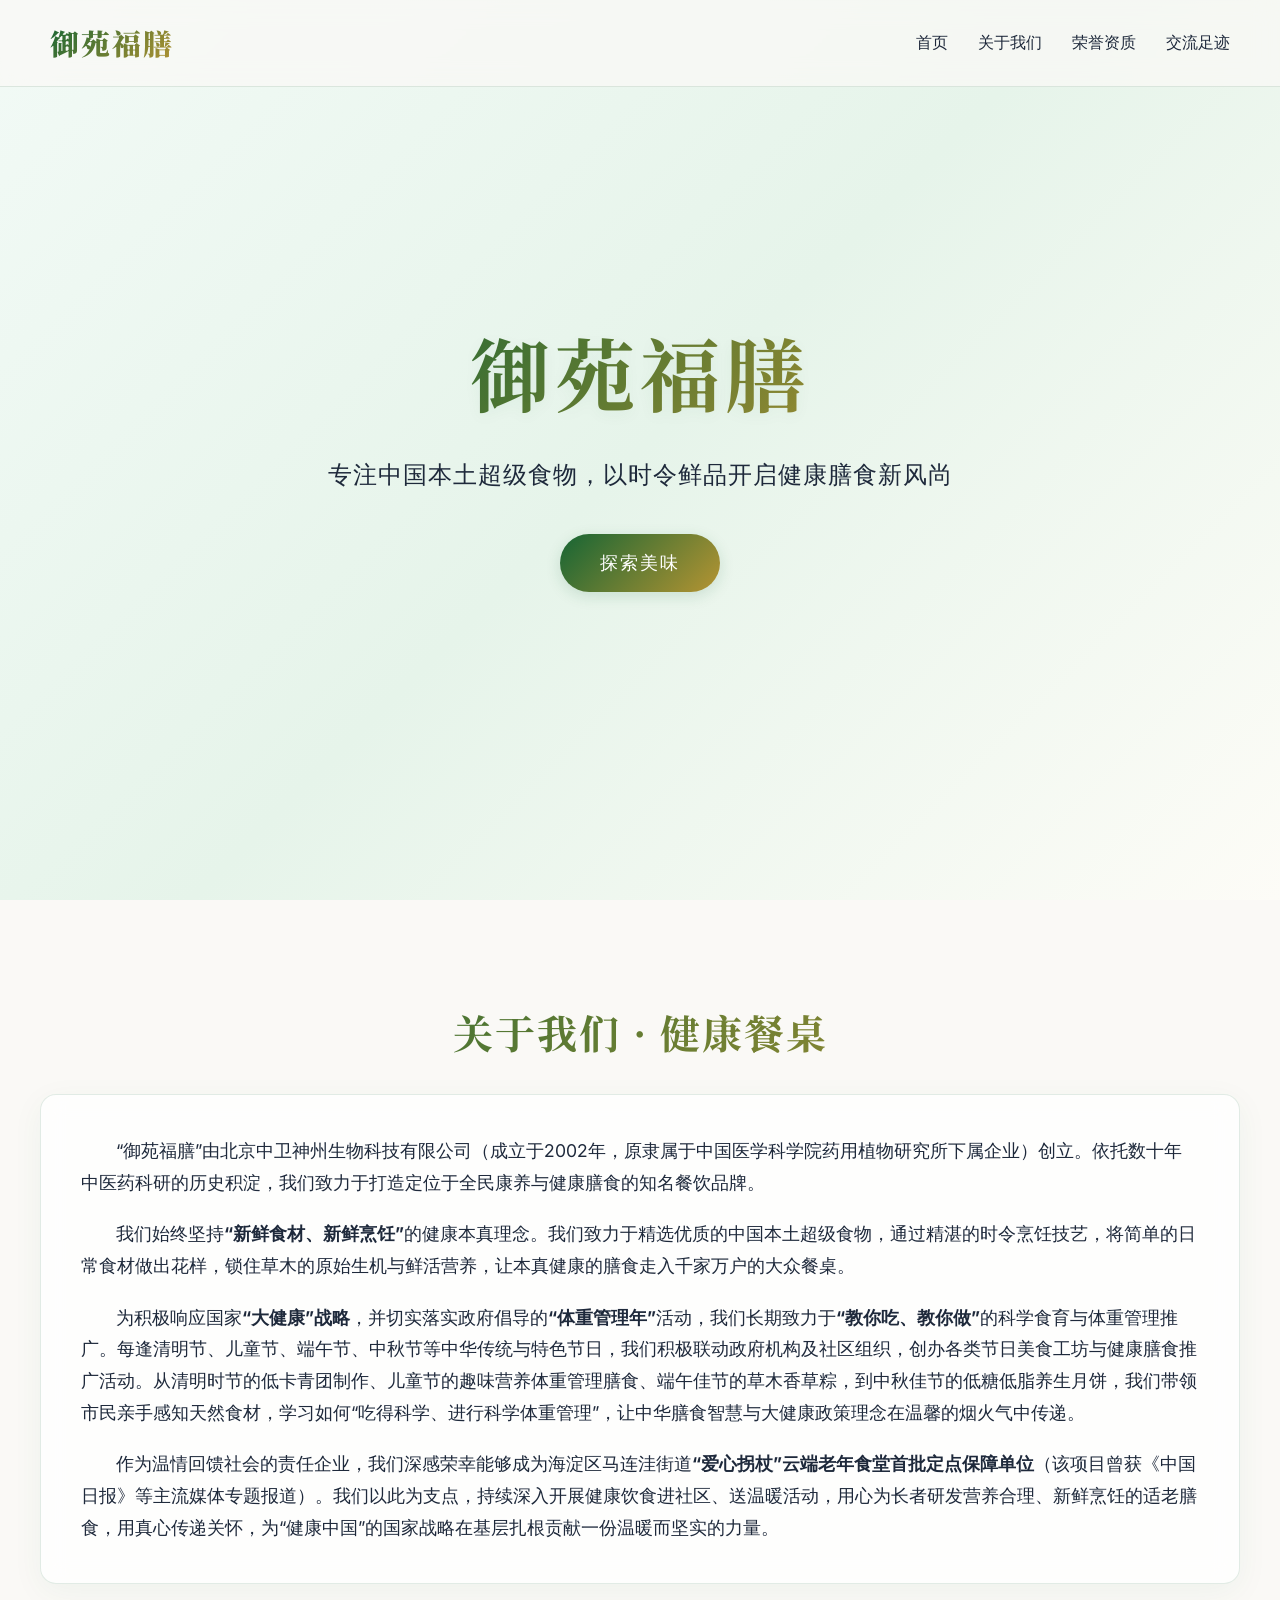
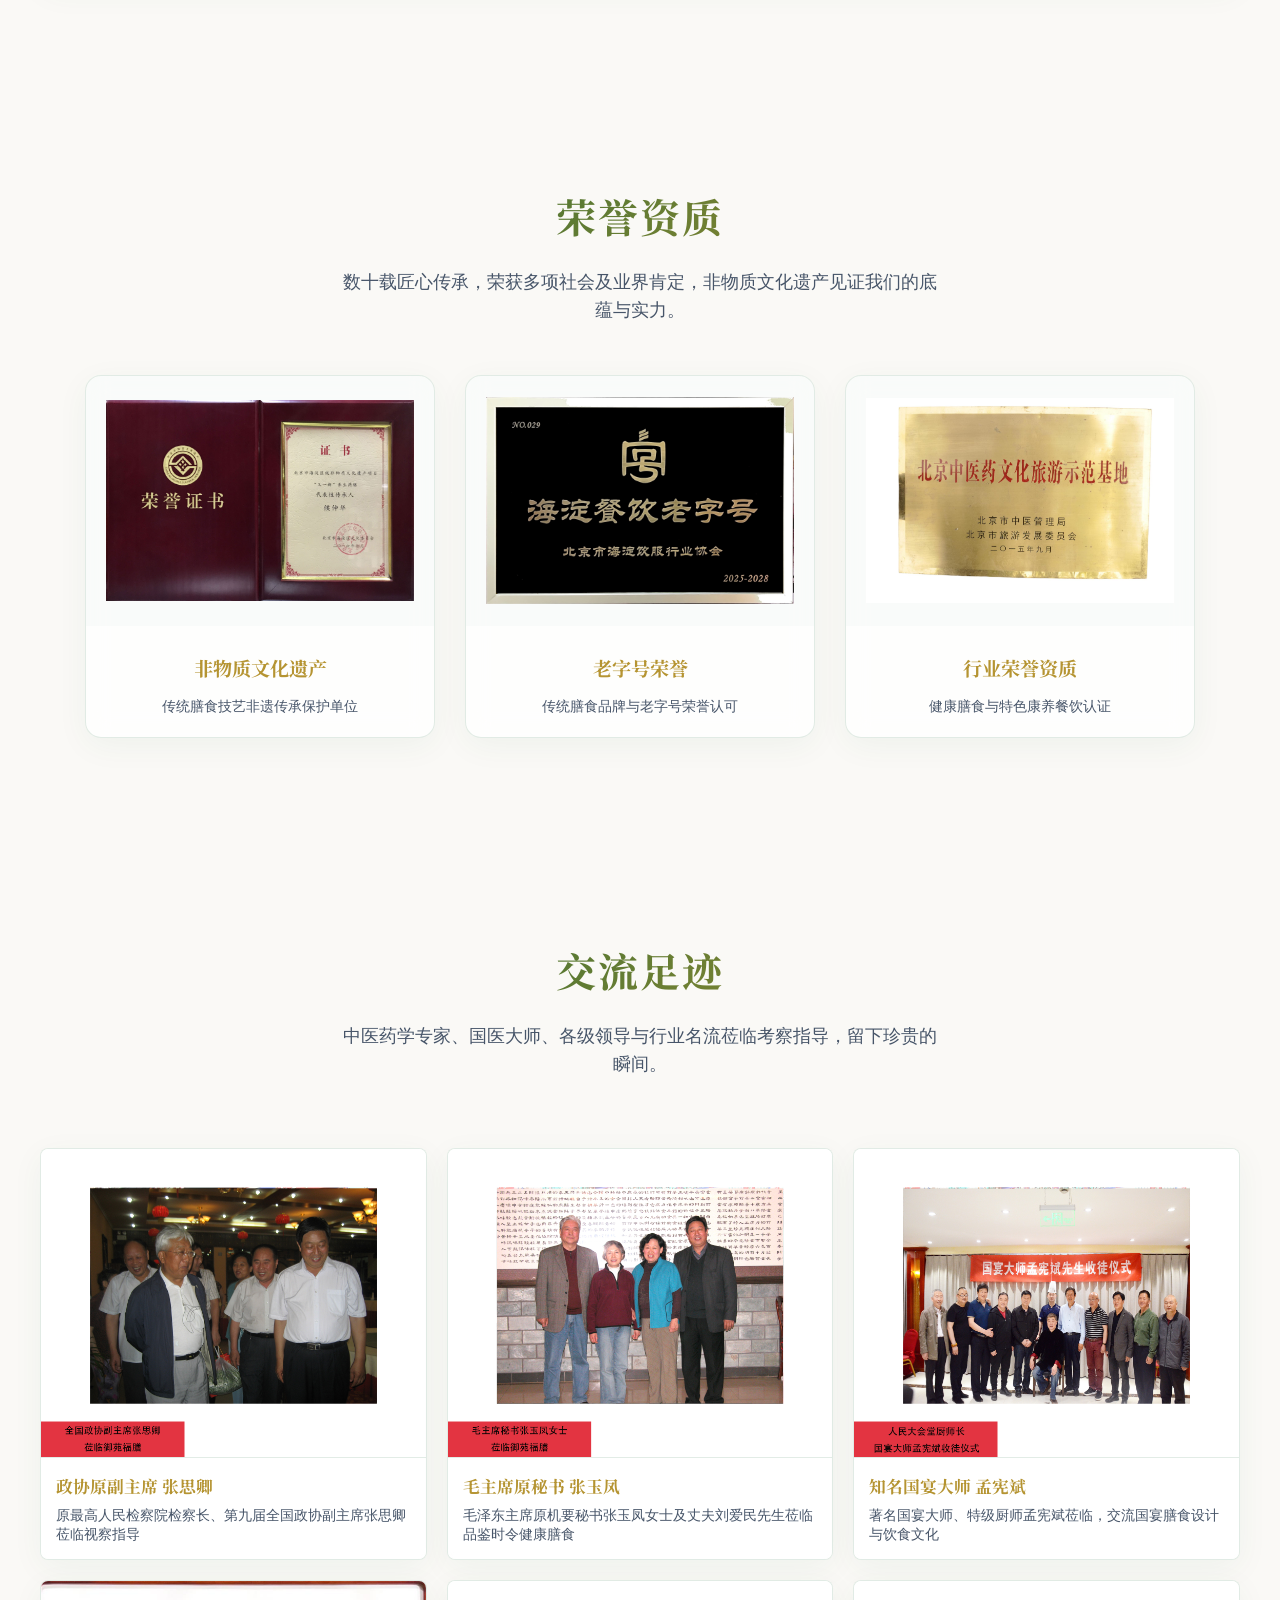
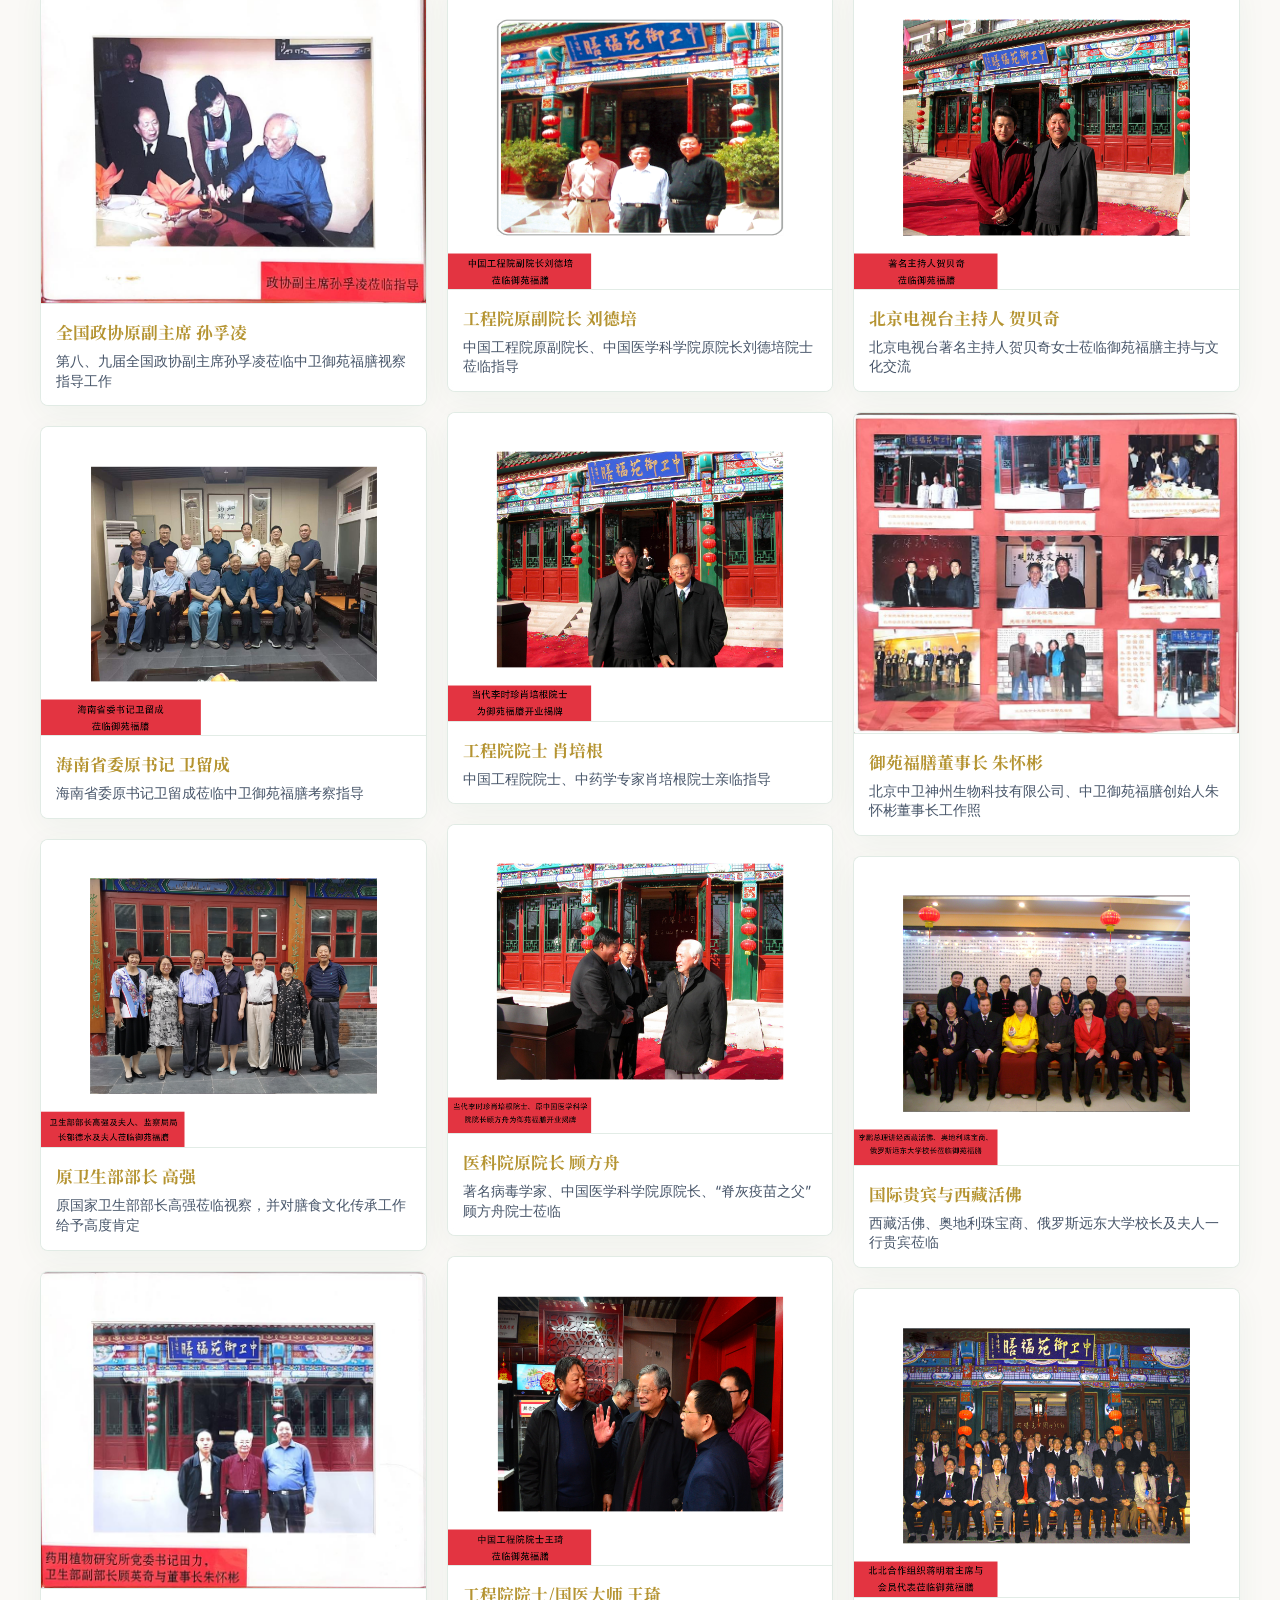
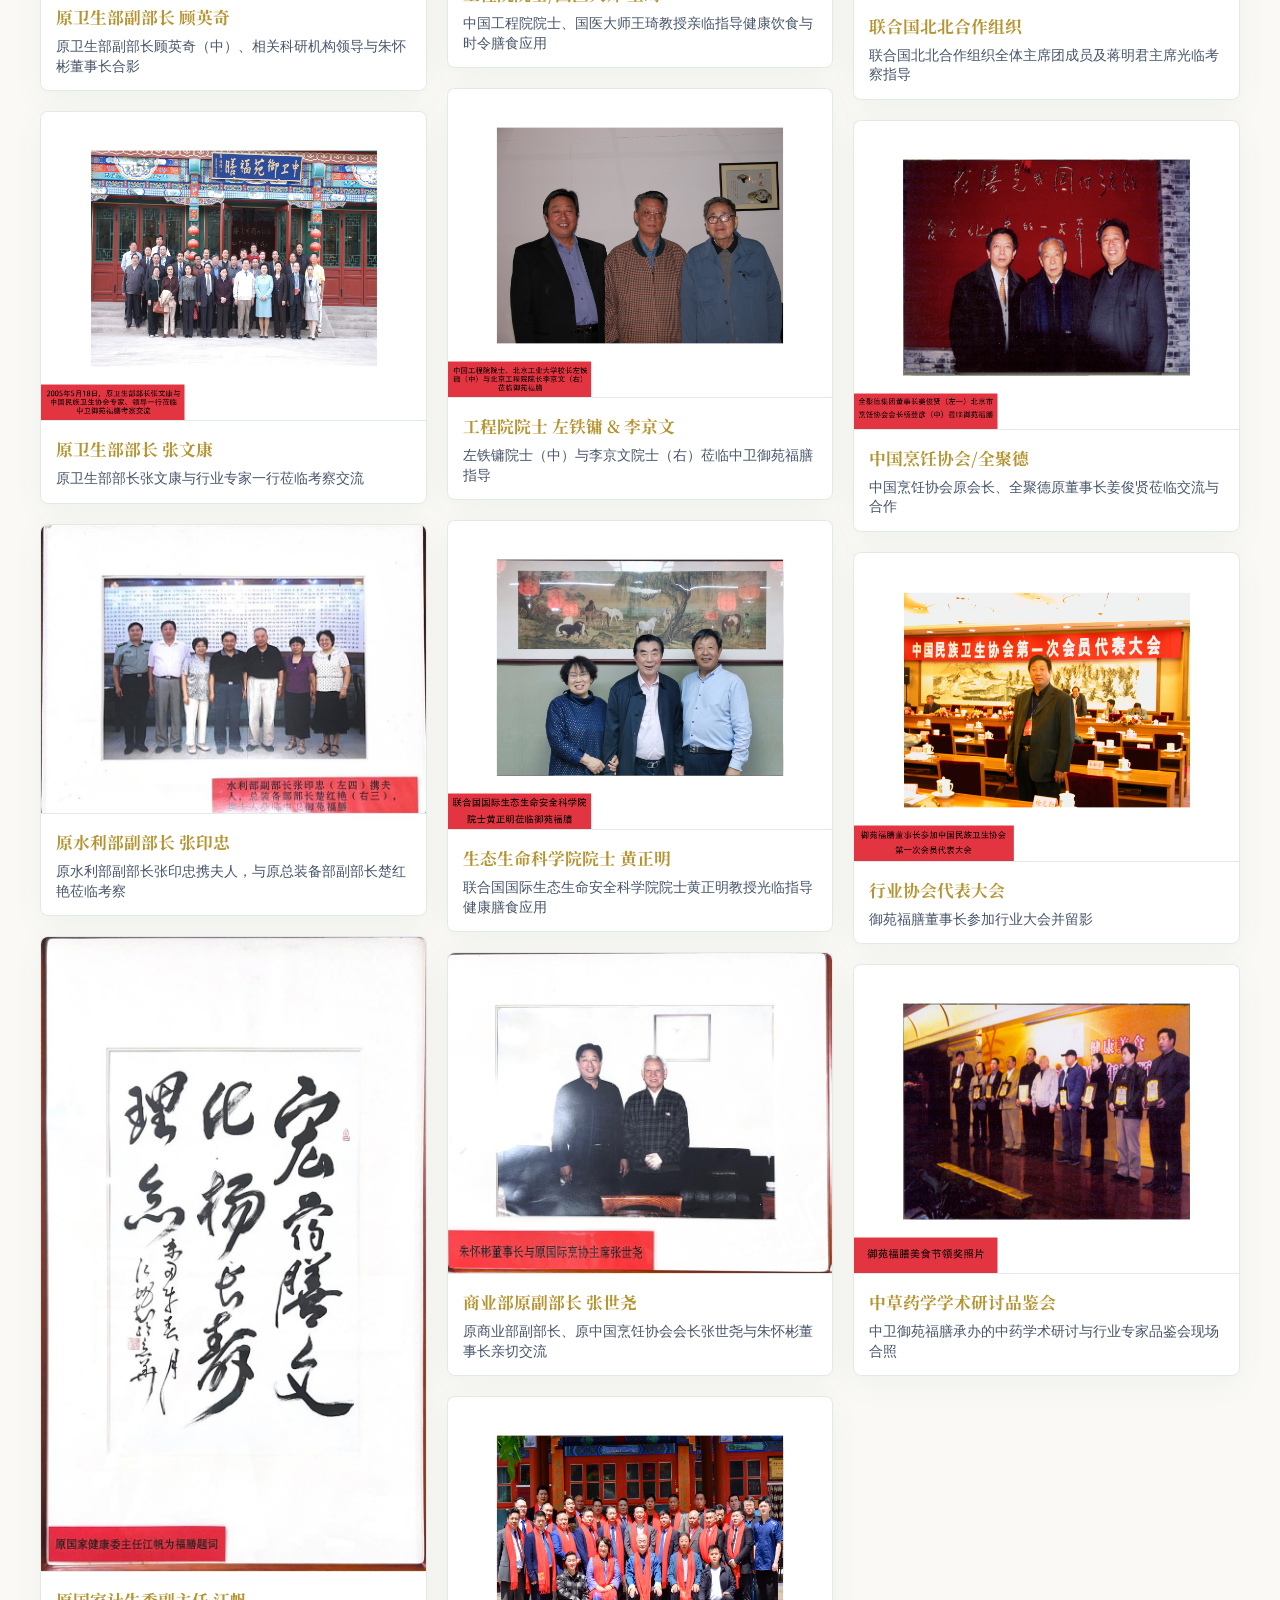
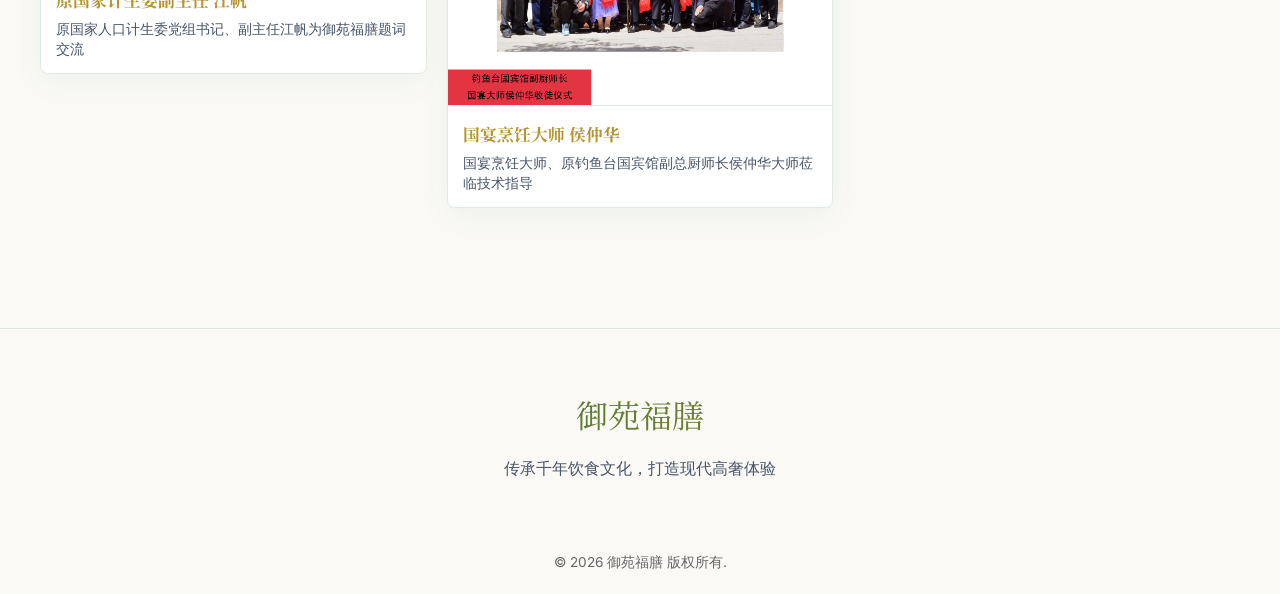
==== commit e073accf: "feat: integrate Weight Management Year and Big Health strategy into About Us brand introduction" ====
--- a/minimal.html
+++ b/minimal.html
@@ -48,7 +48,7 @@
                     我们始终坚持<strong>“新鲜食材、新鲜烹饪”</strong>的健康本真理念。我们致力于精选优质的中国本土超级食物，通过精湛的时令烹饪技艺，将简单的日常食材做出花样，锁住草木的原始生机与鲜活营养，让本真健康的膳食走入千家万户的大众餐桌。
                 </p>
                 <p style="margin-bottom: 20px; font-size: 1.1rem; text-indent: 2em; color: var(--text-main);">
-                    为将健康膳食理念转化为家庭餐桌的生动实践，我们长期致力于<strong>“教你吃、教你做”</strong>的科普与体验活动。每逢清明节、儿童节、端午节、中秋节等中华传统与现代节日，我们积极联动政府机构及社区组织，创办各类节日美食工坊与健康膳食推广活动。从清明时节的青团制作、儿童节的趣味营养膳食、端午佳节的香草缠角粽，到中秋佳节的团圆养生月饼，我们带领市民亲手感知天然食材，学习如何“吃得科学、做得分外精致”，让中华膳食智慧与现代健康理念在温馨的烟火气中传递。
+                    为积极响应国家<strong>“大健康”战略</strong>，并切实落实政府倡导的<strong>“体重管理年”</strong>活动，我们长期致力于<strong>“教你吃、教你做”</strong>的科学食育与体重管理推广。每逢清明节、儿童节、端午节、中秋节等中华传统与特色节日，我们积极联动政府机构及社区组织，创办各类节日美食工坊与健康膳食推广活动。从清明时节的低卡青团制作、儿童节的趣味营养体重管理膳食、端午佳节的草木香草粽，到中秋佳节的低糖低脂养生月饼，我们带领市民亲手感知天然食材，学习如何“吃得科学、进行科学体重管理”，让中华膳食智慧与大健康政策理念在温馨的烟火气中传递。
                 </p>
                 <p style="font-size: 1.1rem; text-indent: 2em; color: var(--text-main);">
                     作为温情回馈社会的责任企业，我们深感荣幸能够成为海淀区马连洼街道<strong>“爱心拐杖”云端老年食堂首批定点保障单位</strong>（该项目曾获《中国日报》等主流媒体专题报道）。我们以此为支点，持续深入开展健康饮食进社区、送温暖活动，用心为长者研发营养合理、新鲜烹饪的适老膳食，用真心传递关怀，为“健康中国”的国家战略在基层扎根贡献一份温暖而坚实的力量。
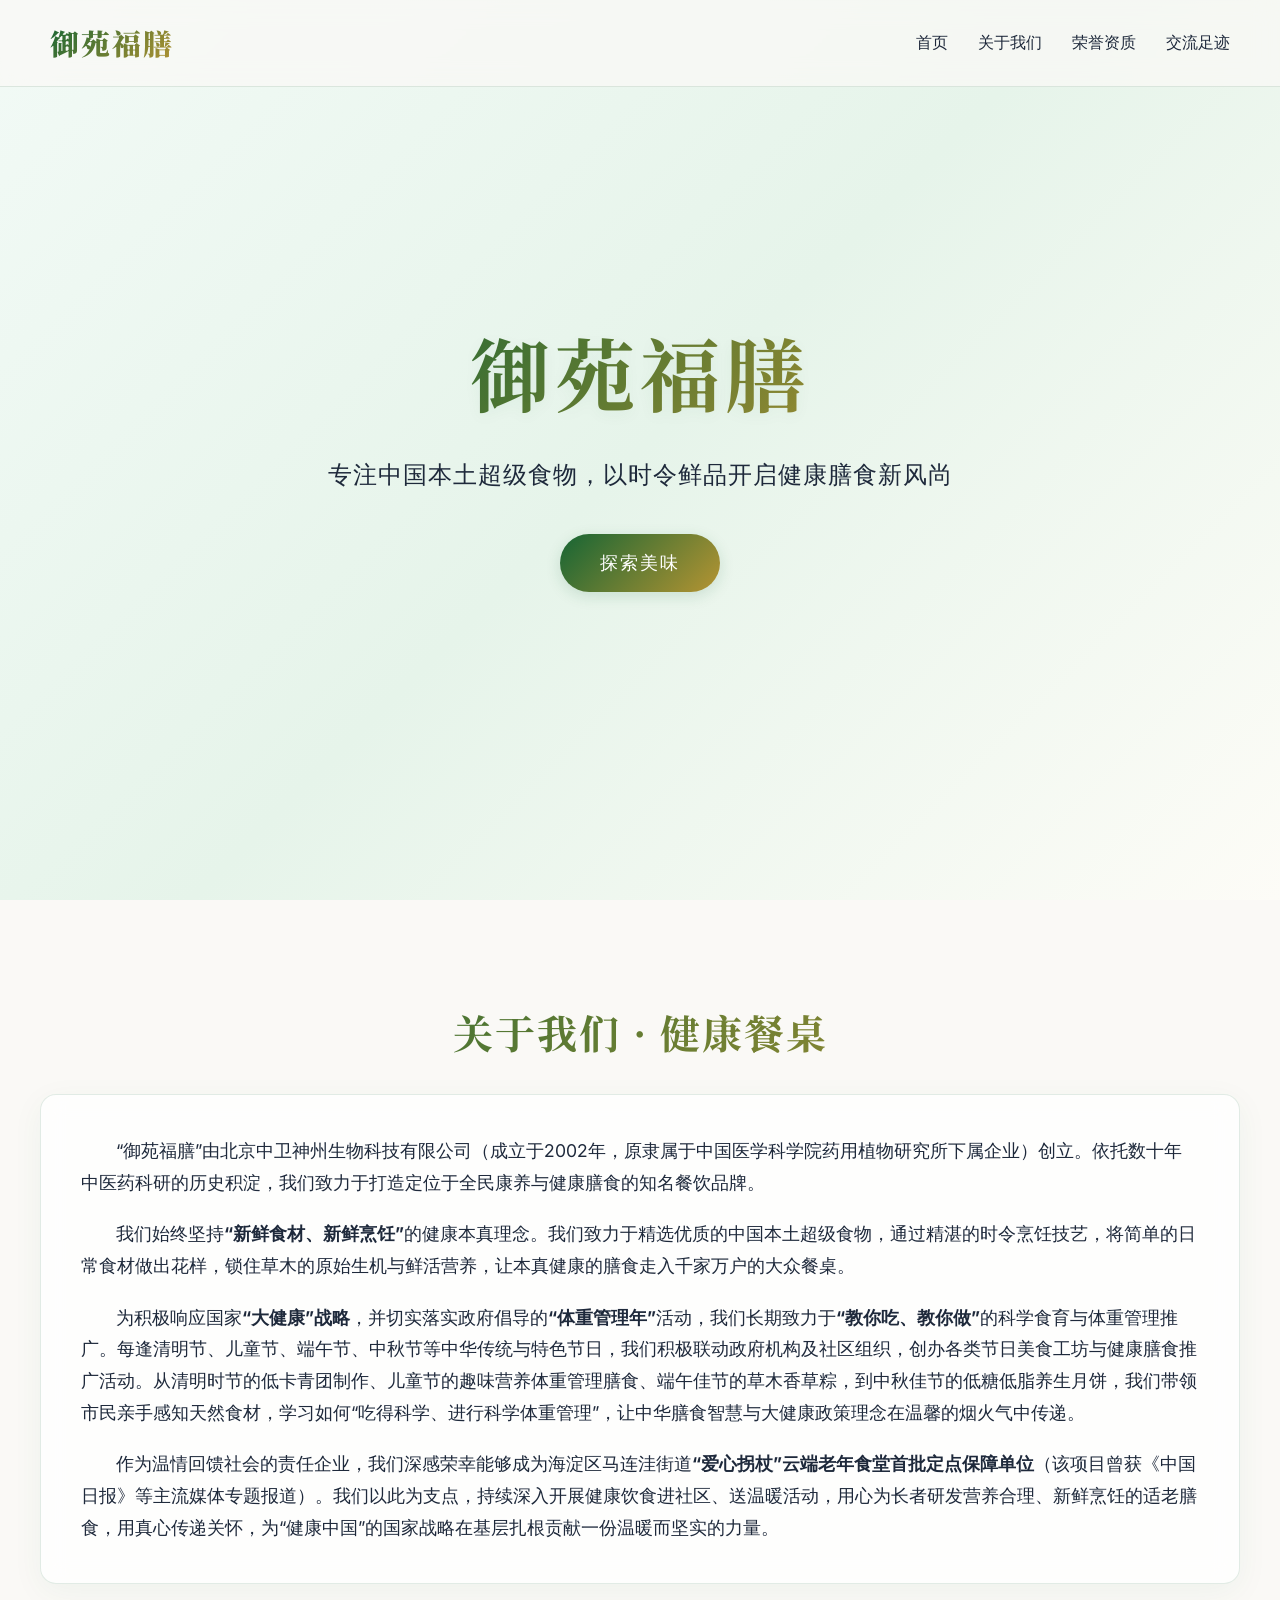
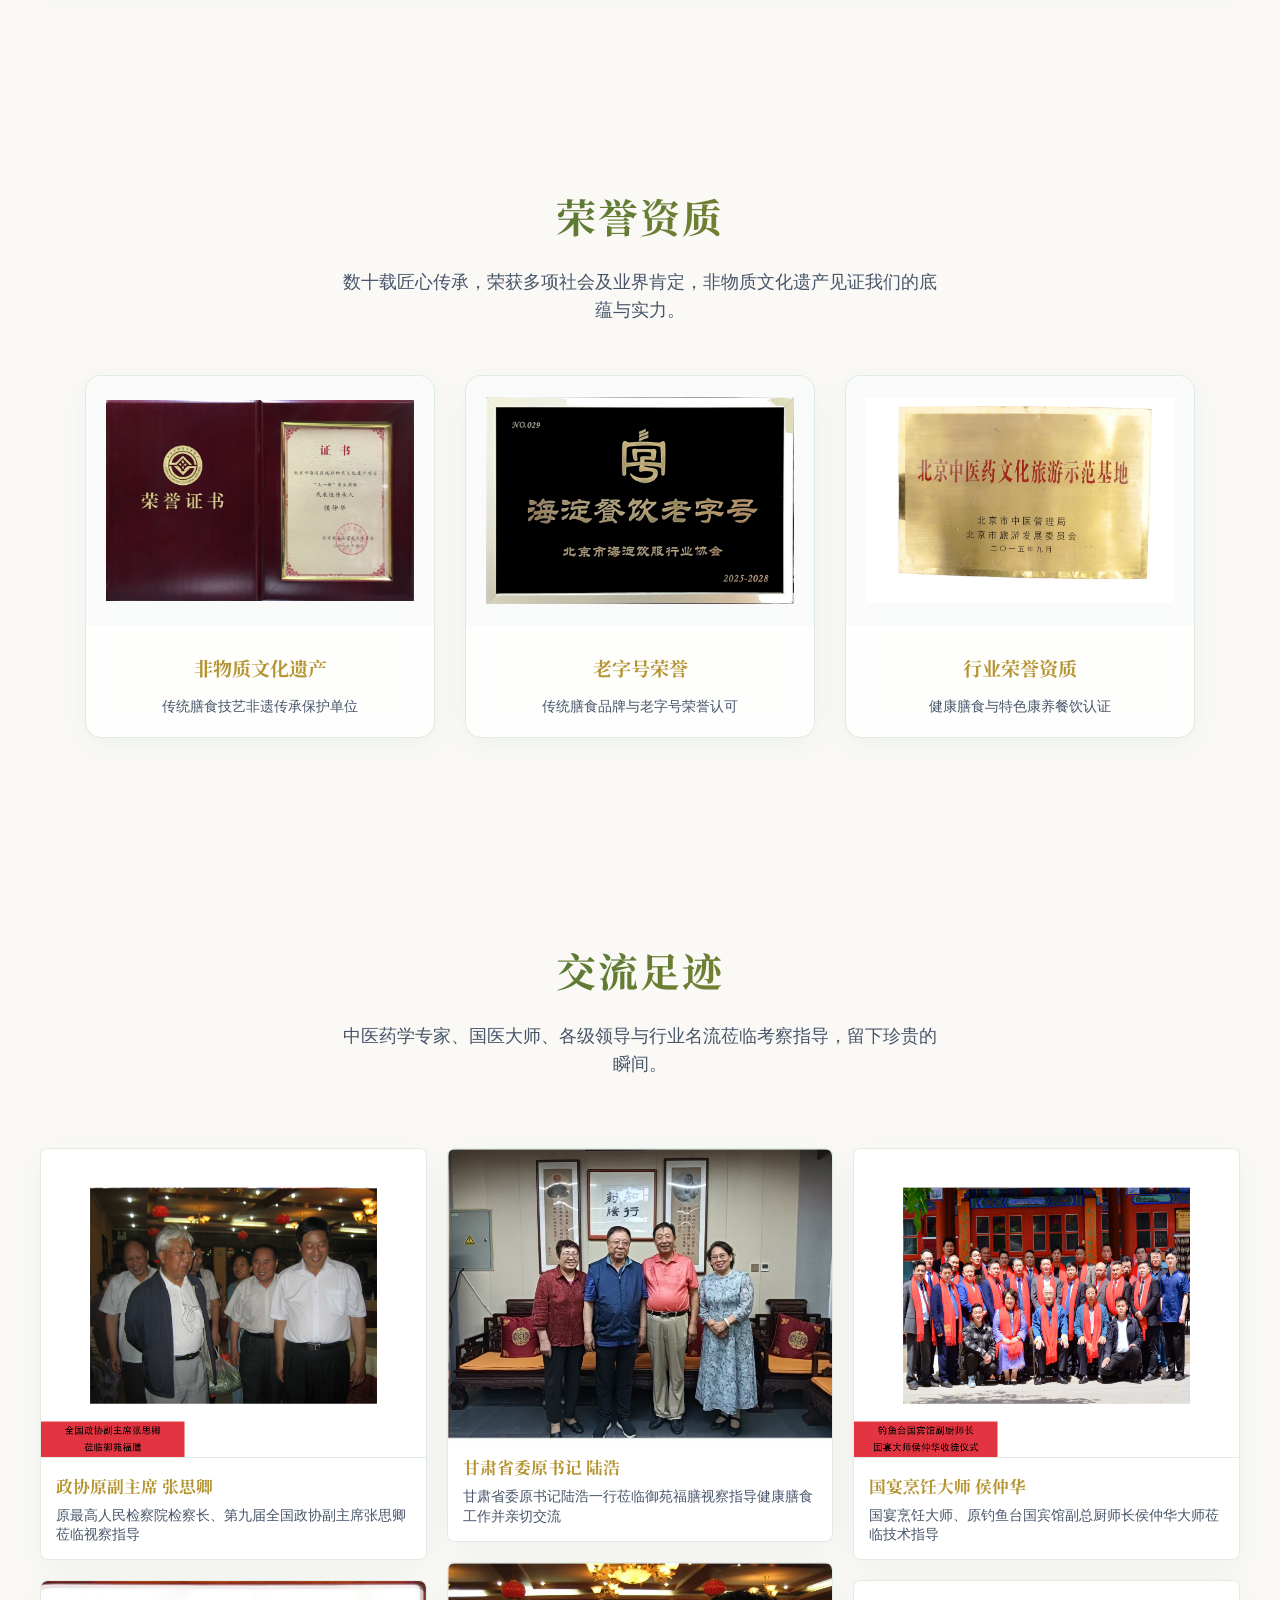
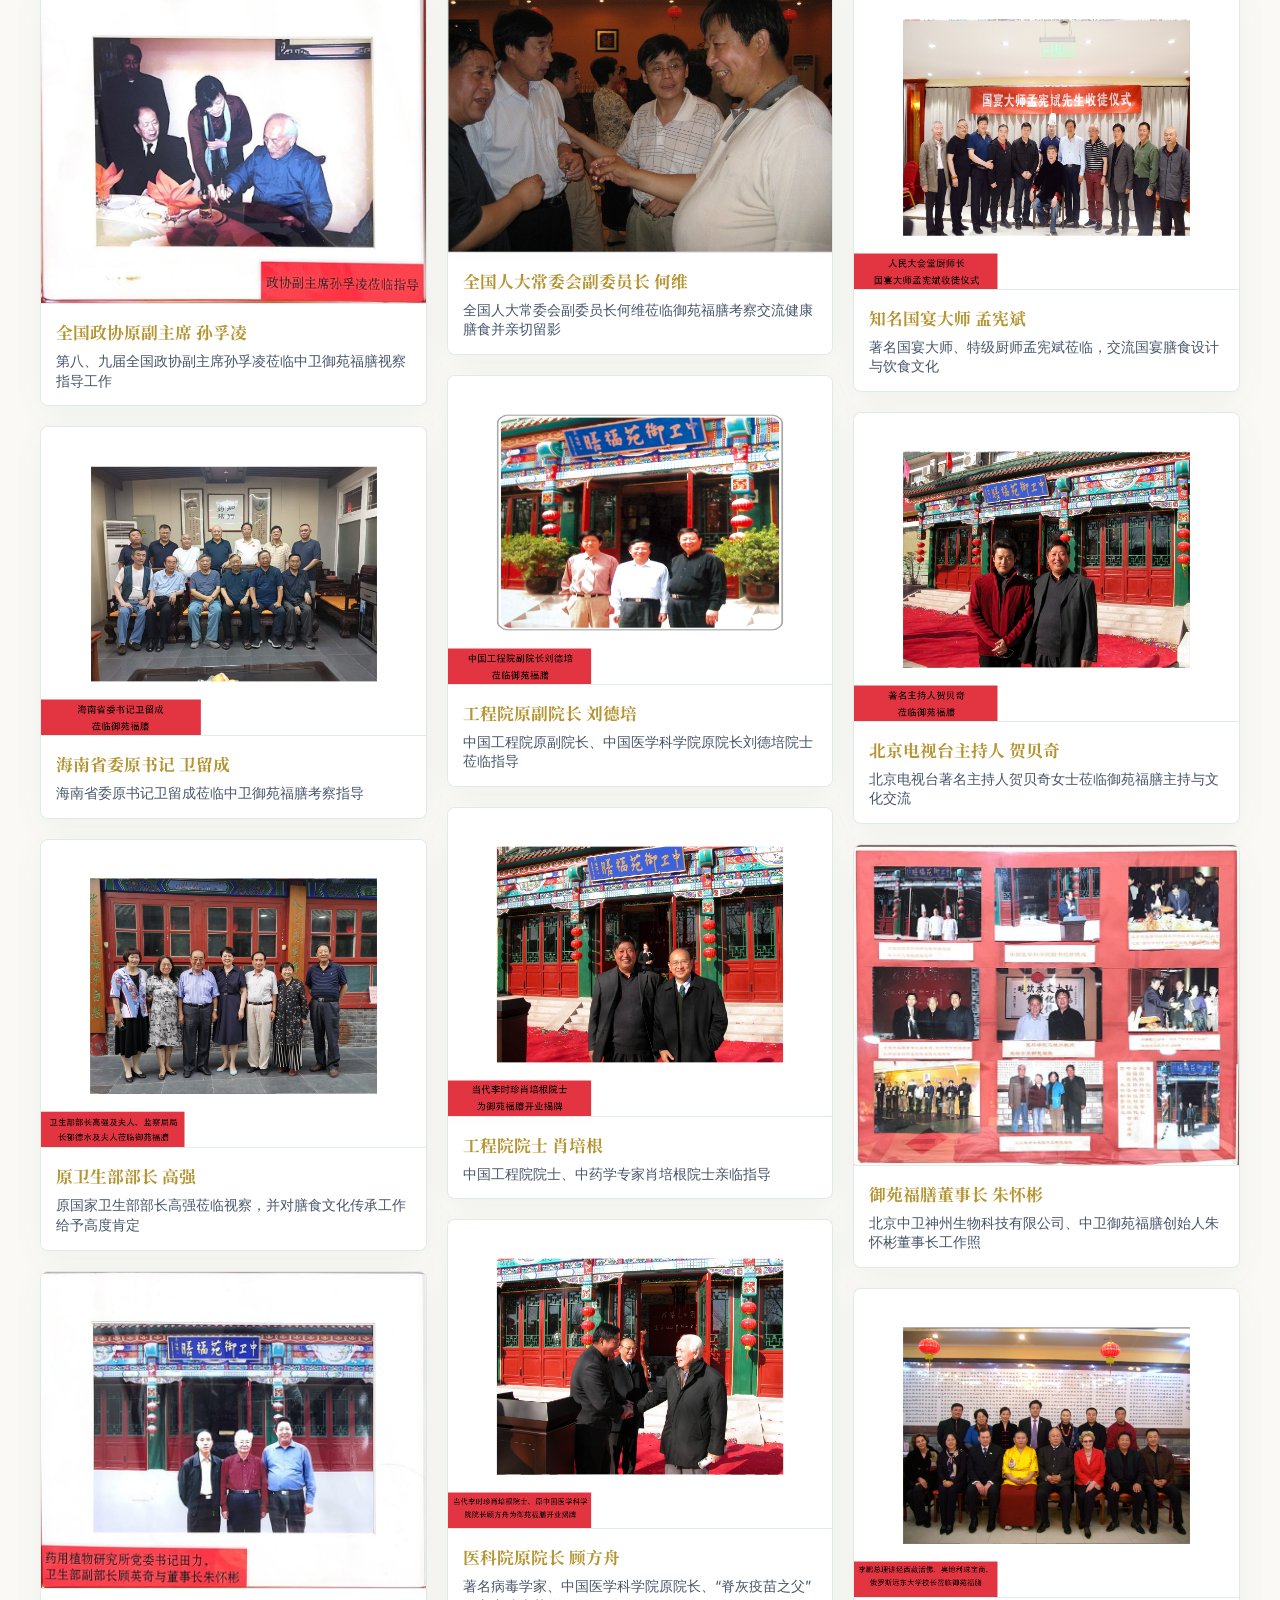
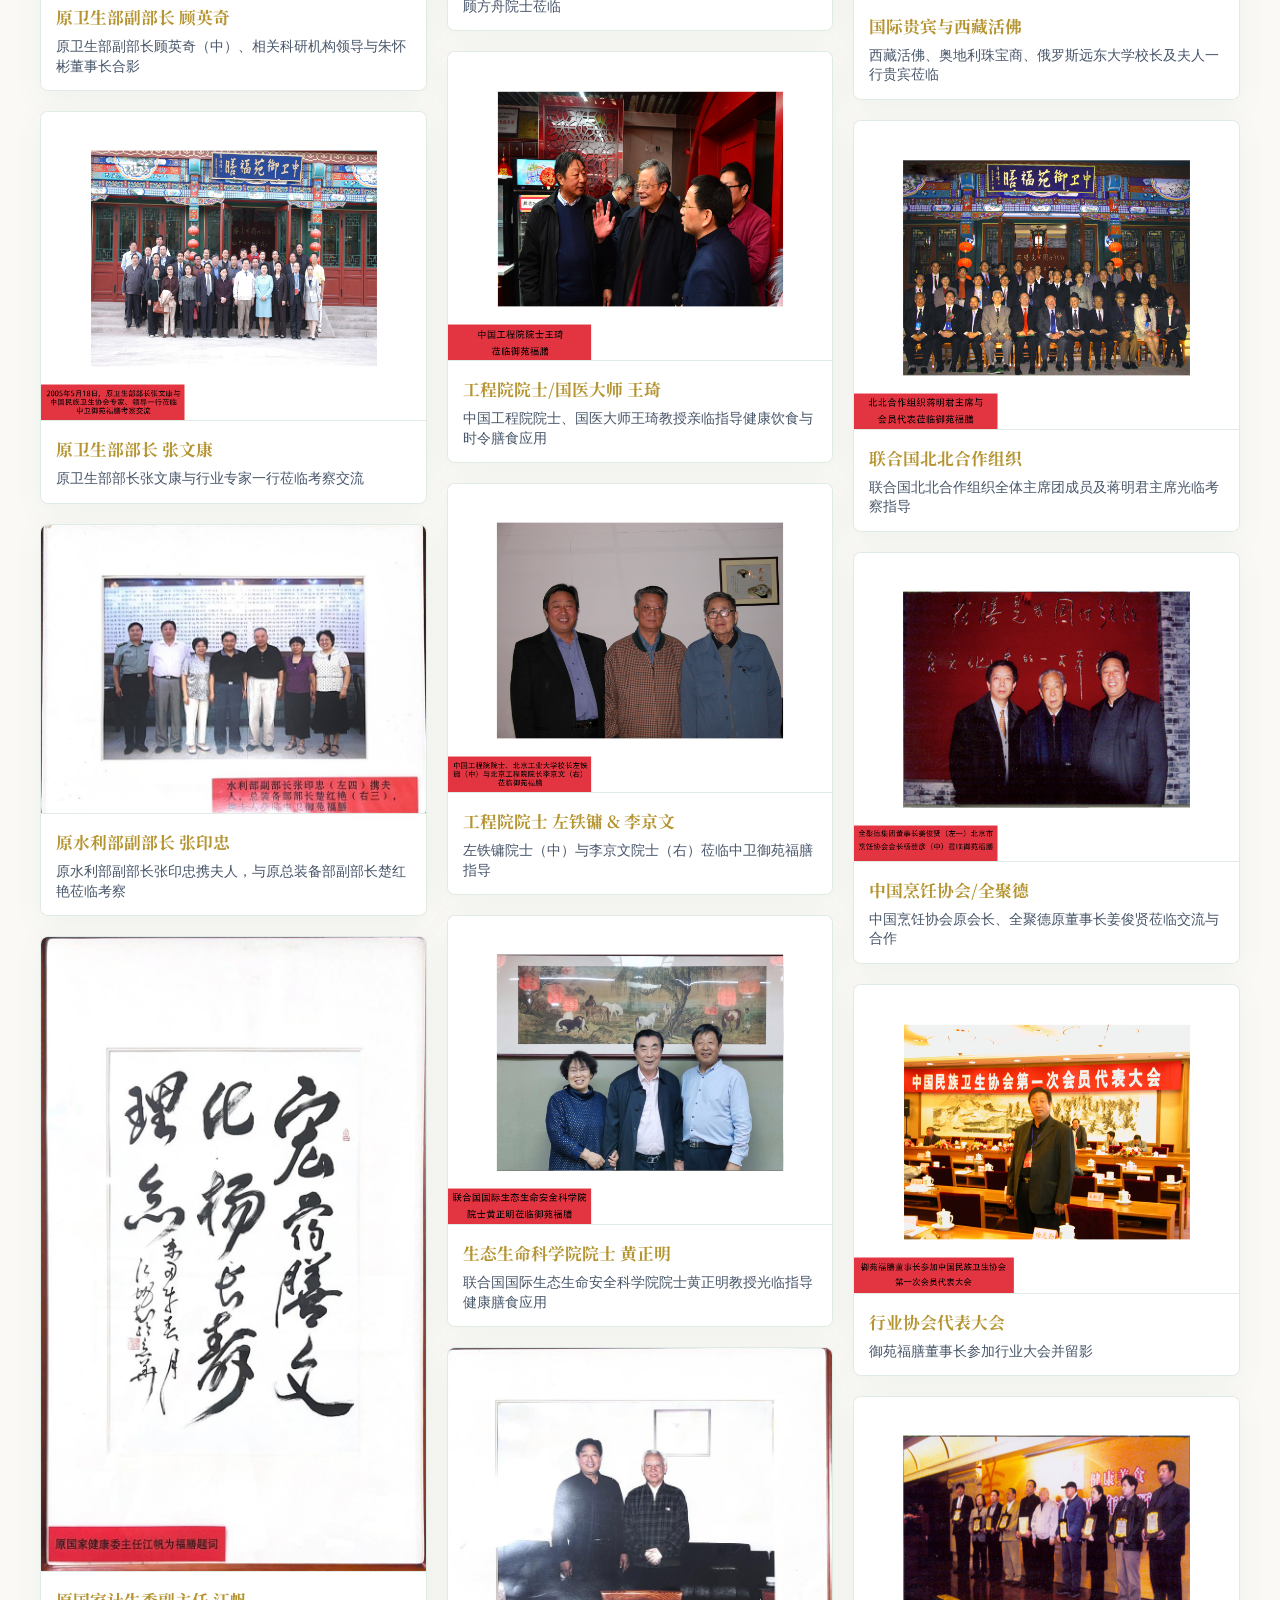
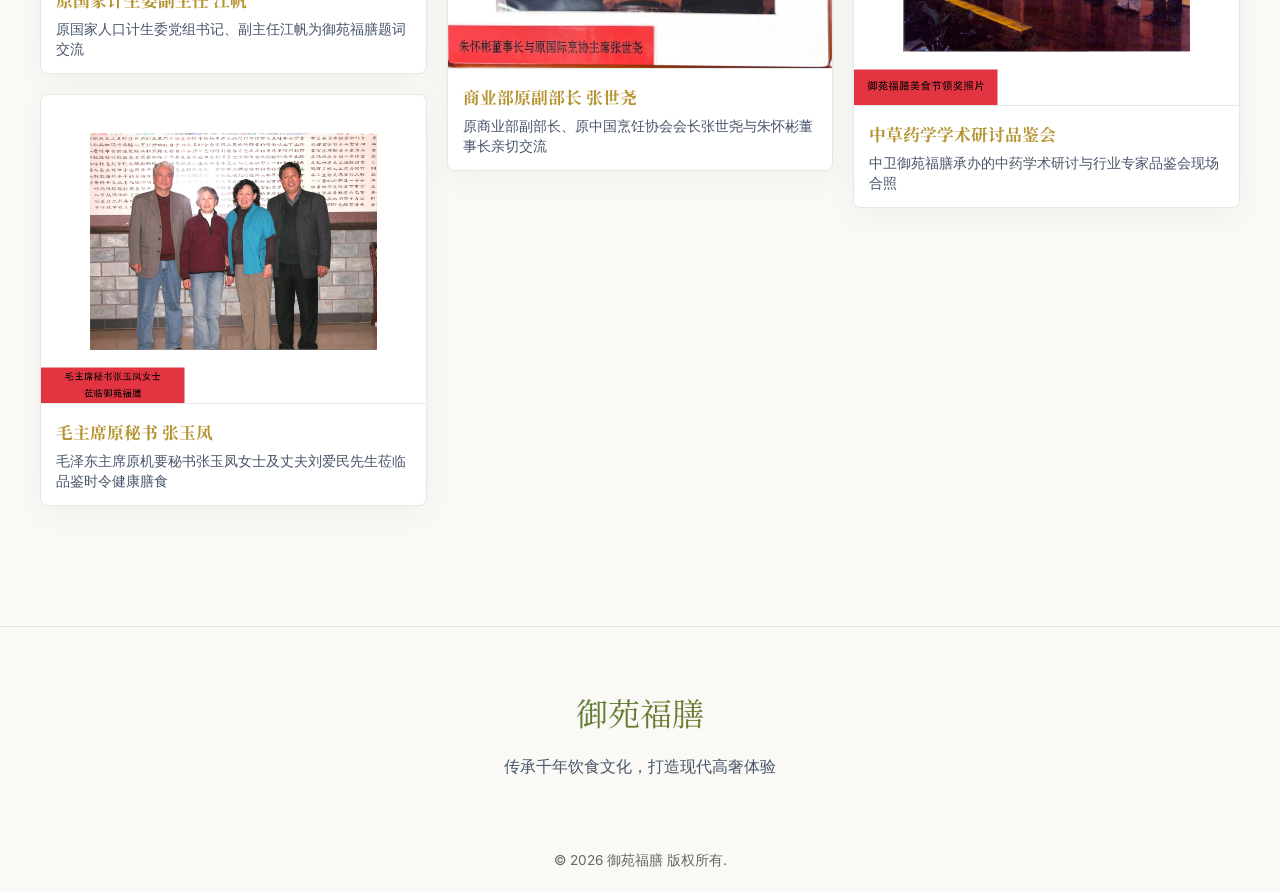
==== commit ca685efb: "feat: add Lu Hao and He Wei to celebrity photo wall in both versions" ====
--- a/minimal.html
+++ b/minimal.html
@@ -168,6 +168,22 @@
                         <p>毛泽东主席原机要秘书张玉凤女士及丈夫刘爱民先生莅临品鉴时令健康膳食</p>
                     </div>
                 </div>
+                <!-- 陆浩 -->
+                <div class="masonry-item glass-card photo-card">
+                    <img src="assets/images/陆浩.jpg" alt="陆浩" loading="lazy">
+                    <div class="photo-caption">
+                        <h4>甘肃省委原书记 陆浩</h4>
+                        <p>甘肃省委原书记陆浩一行莅临御苑福膳视察指导健康膳食工作并亲切交流</p>
+                    </div>
+                </div>
+                <!-- 何维 -->
+                <div class="masonry-item glass-card photo-card">
+                    <img src="assets/images/何维.jpg" alt="何维" loading="lazy">
+                    <div class="photo-caption">
+                        <h4>全国人大常委会副委员长 何维</h4>
+                        <p>全国人大常委会副委员长何维莅临御苑福膳考察交流健康膳食并亲切留影</p>
+                    </div>
+                </div>
 
                 <!-- ================= 2. 科学、医学与中医药界专家 ================= -->
                 <!-- 刘德培 -->
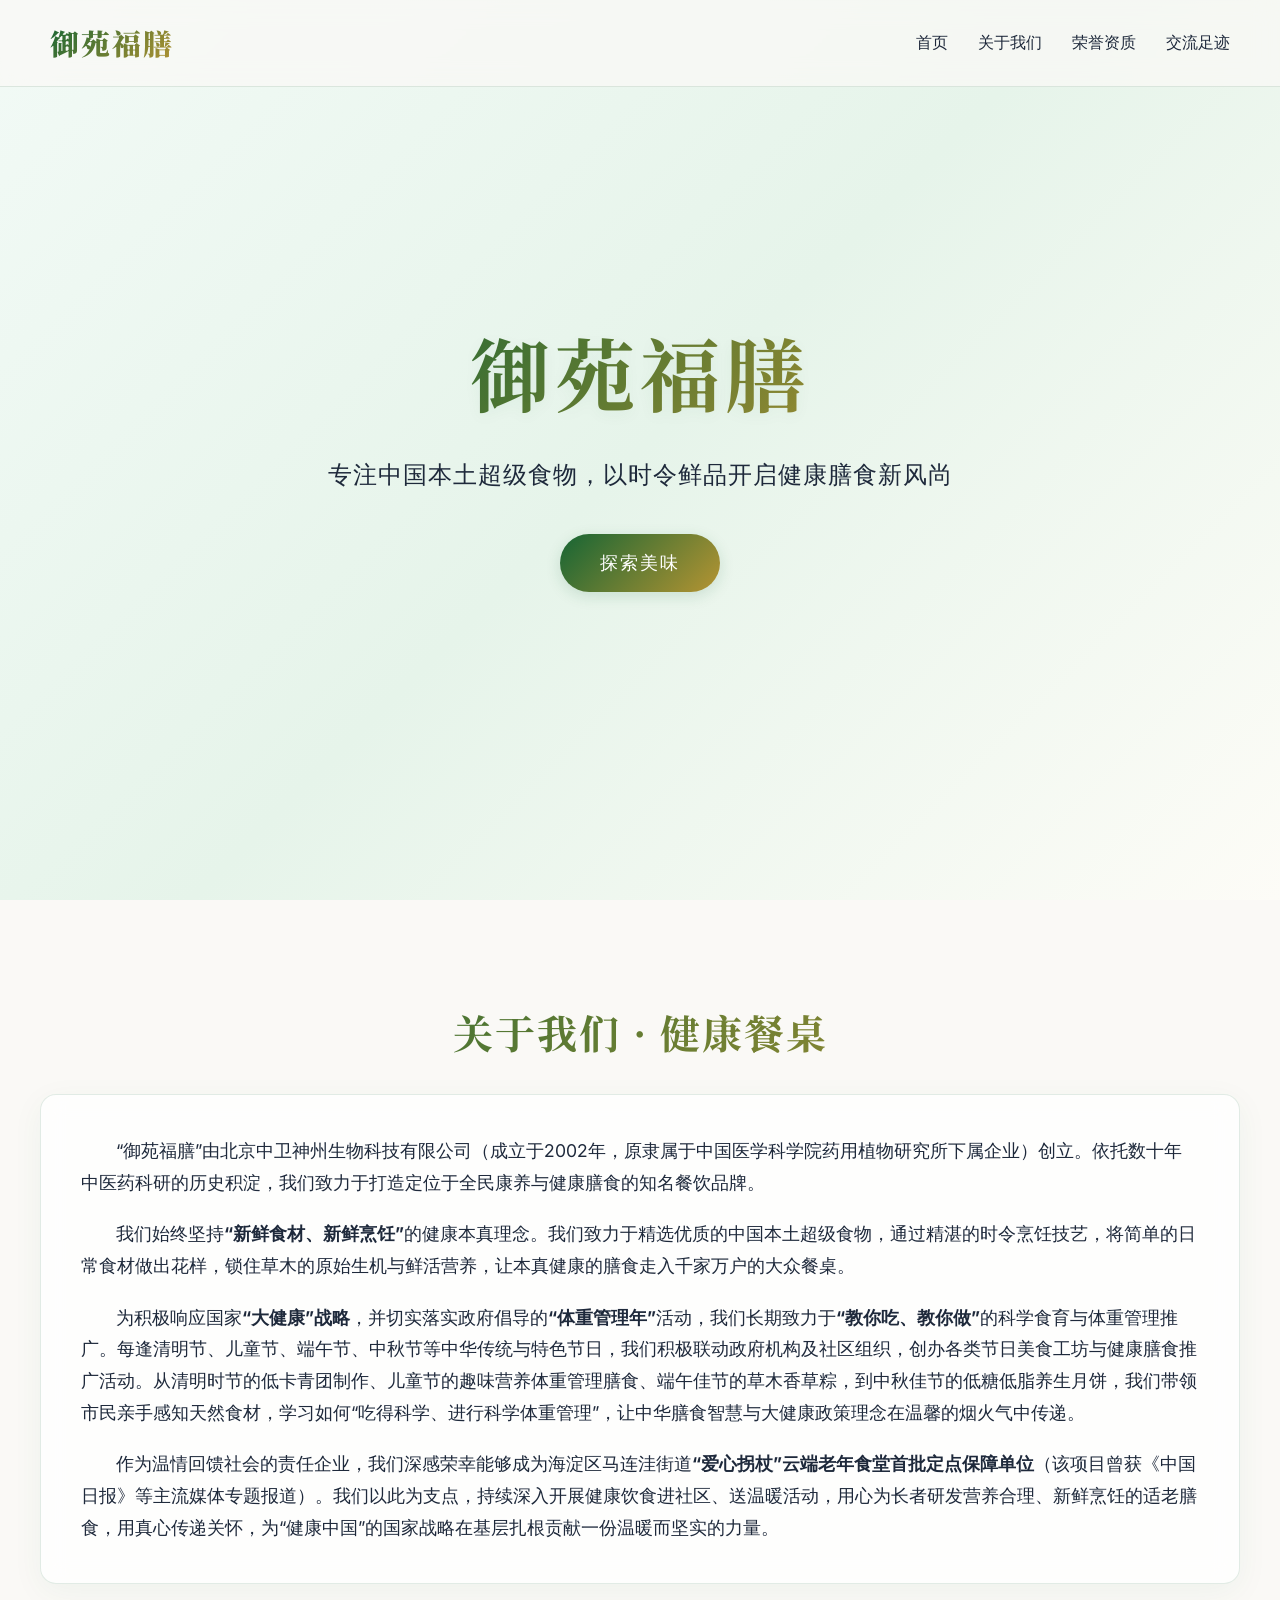
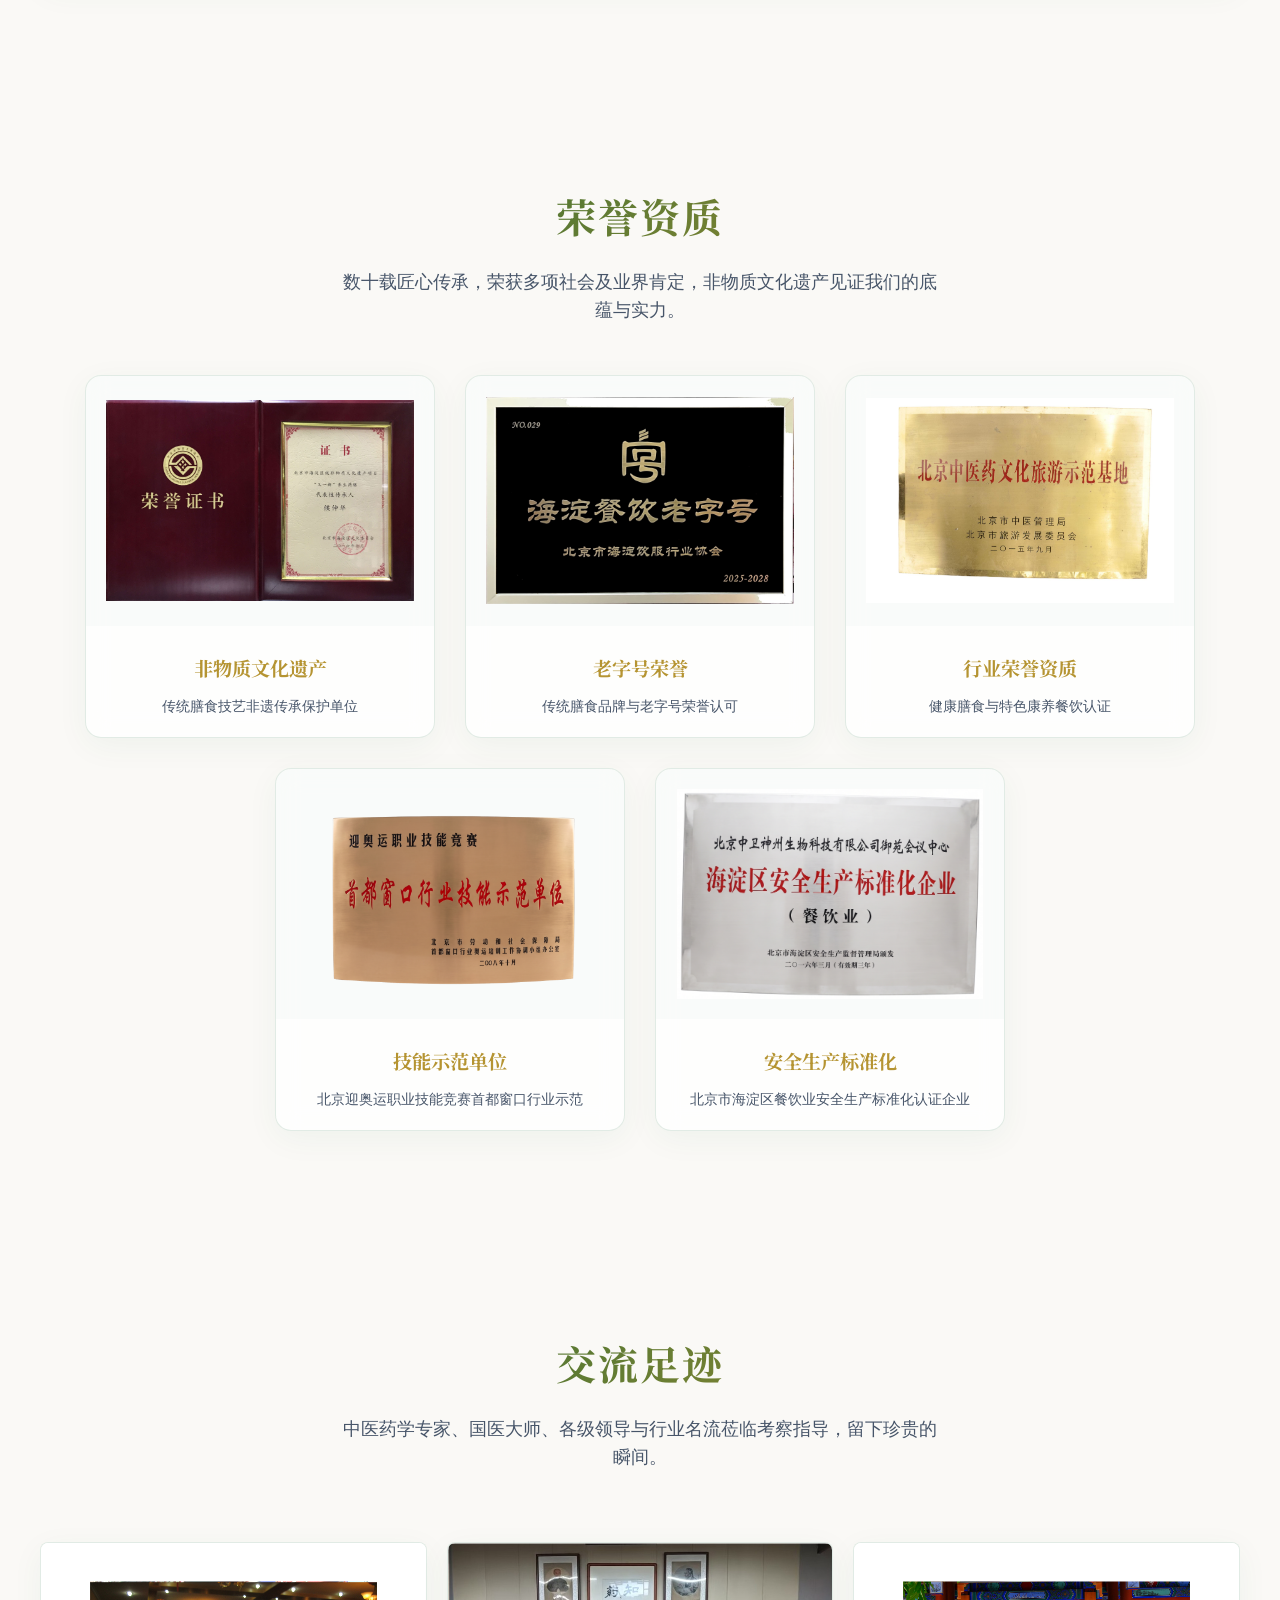
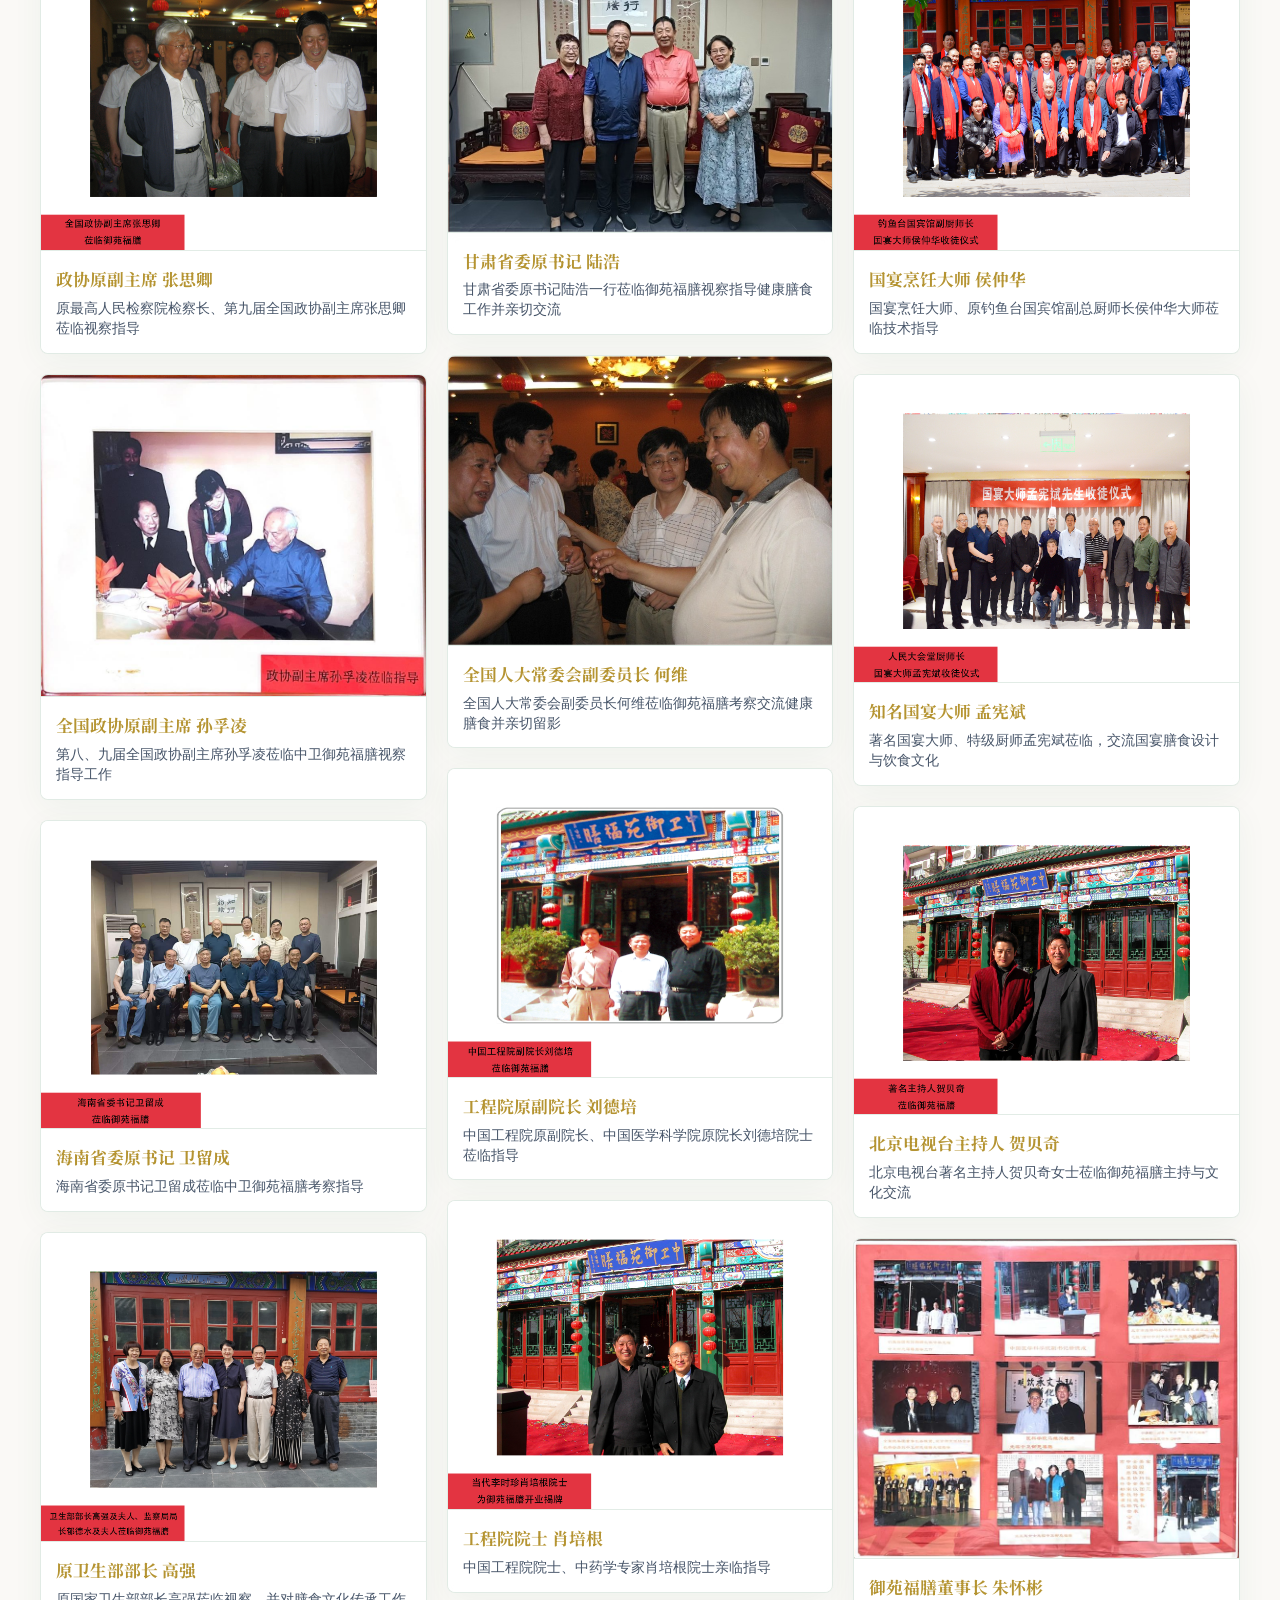
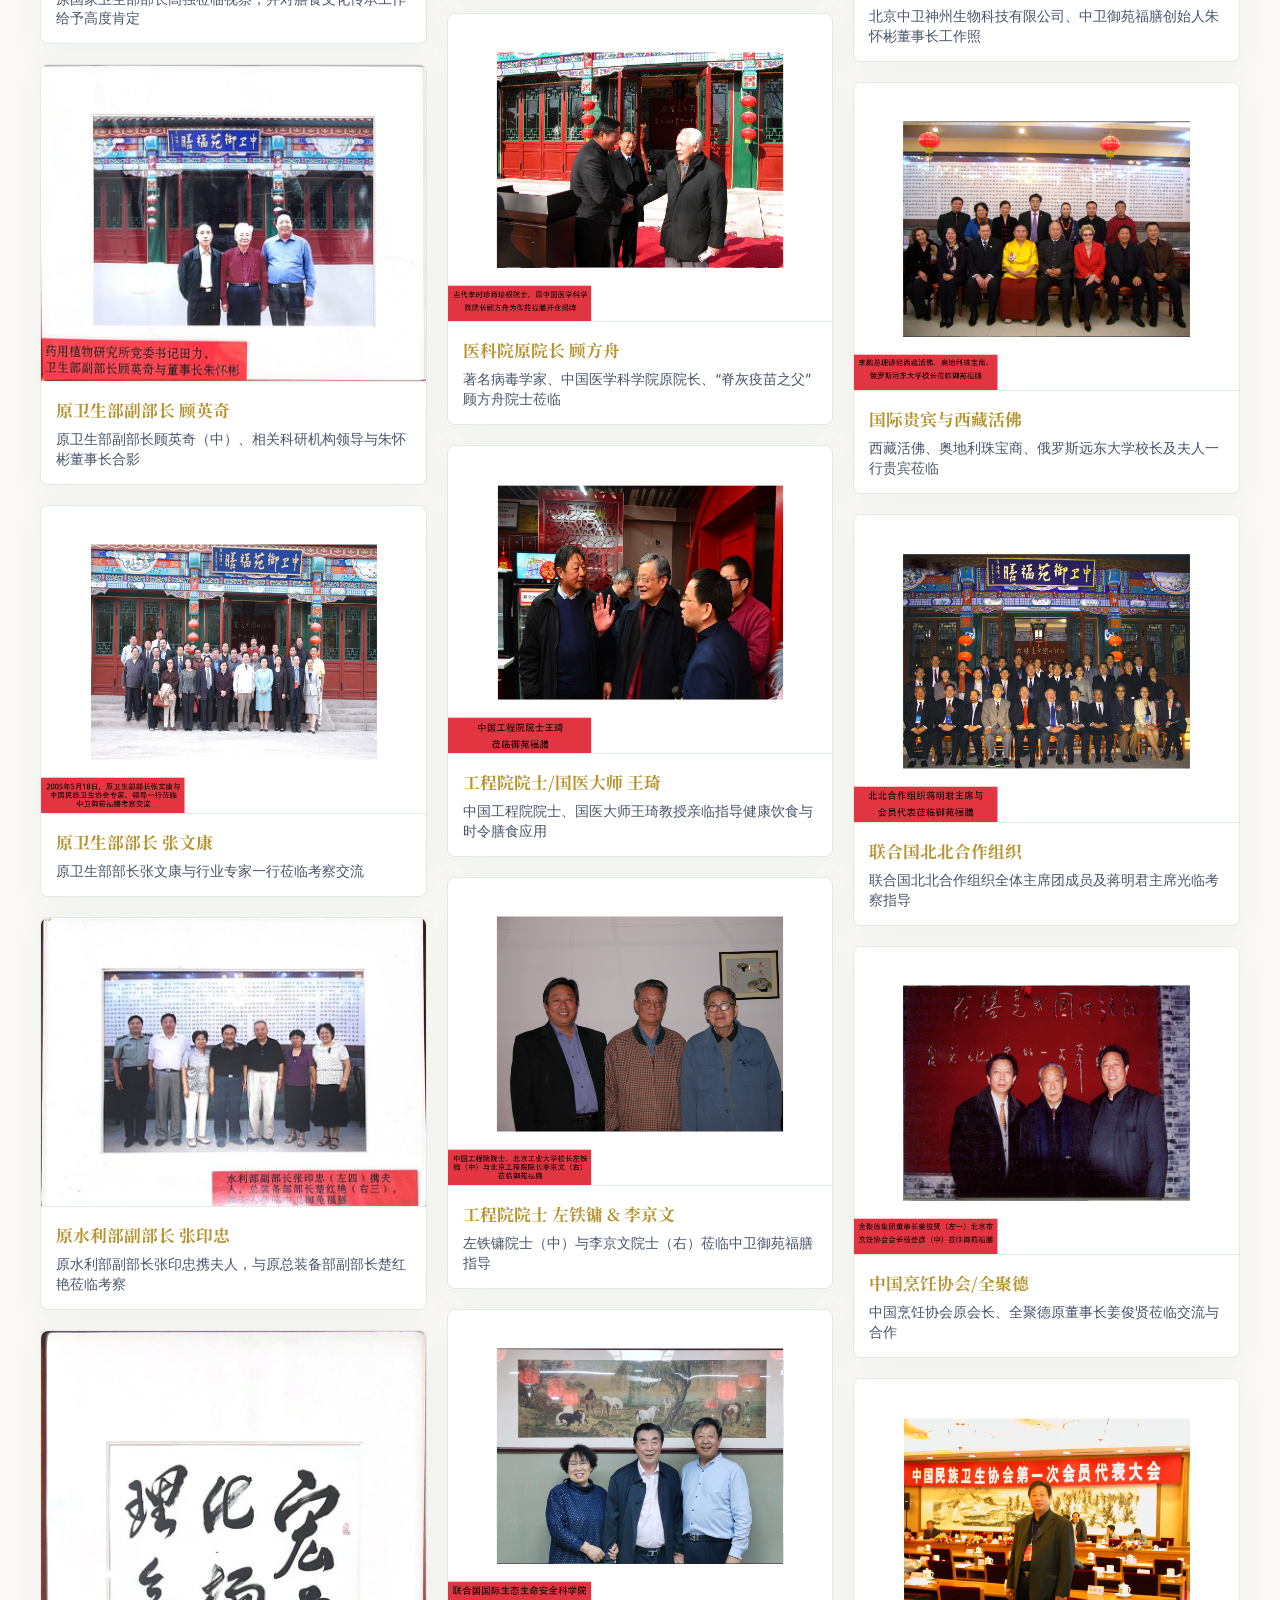
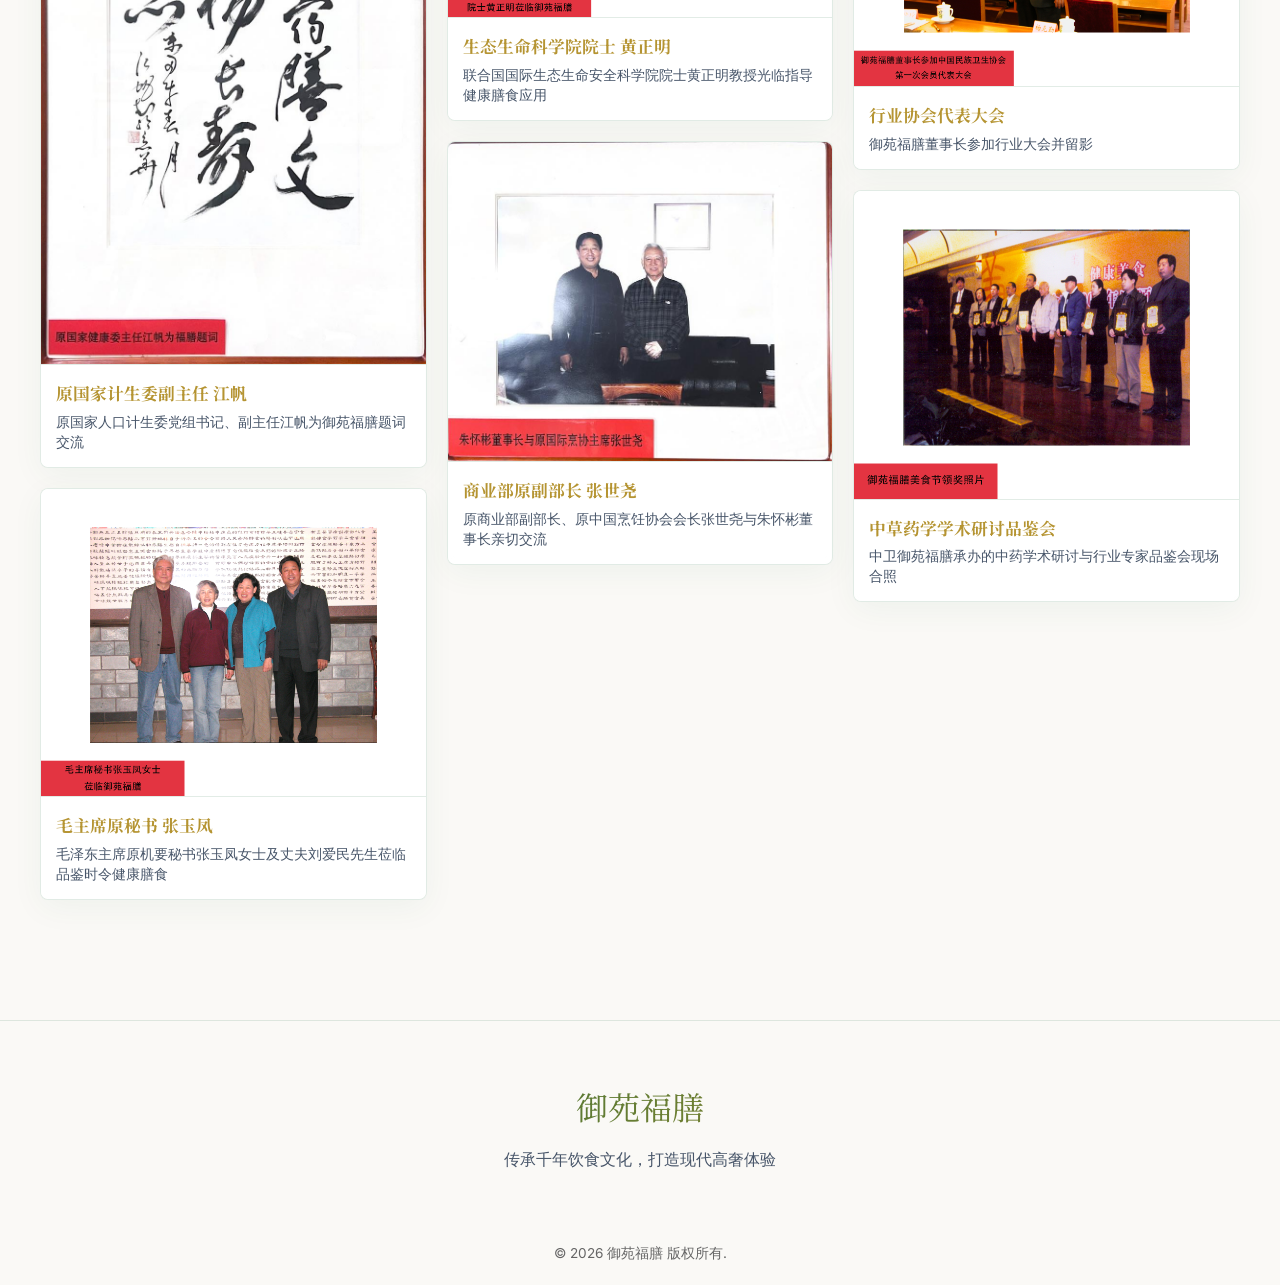
==== commit ed9e7bc2: "feat: add Skills Demonstration and Safety Production plaques to honors section" ====
--- a/minimal.html
+++ b/minimal.html
@@ -84,6 +84,20 @@
                         <p>健康膳食与特色康养餐饮认证</p>
                     </div>
                 </div>
+                <div class="honor-card glass-card hover-glow">
+                    <img src="assets/images/技能示范.png" alt="技能示范单位牌匾" class="honor-img">
+                    <div class="honor-info">
+                        <h3>技能示范单位</h3>
+                        <p>北京迎奥运职业技能竞赛首都窗口行业示范</p>
+                    </div>
+                </div>
+                <div class="honor-card glass-card hover-glow">
+                    <img src="assets/images/安全生产.png" alt="安全生产标准化牌匾" class="honor-img">
+                    <div class="honor-info">
+                        <h3>安全生产标准化</h3>
+                        <p>北京市海淀区餐饮业安全生产标准化认证企业</p>
+                    </div>
+                </div>
             </div>
         </div>
     </section>
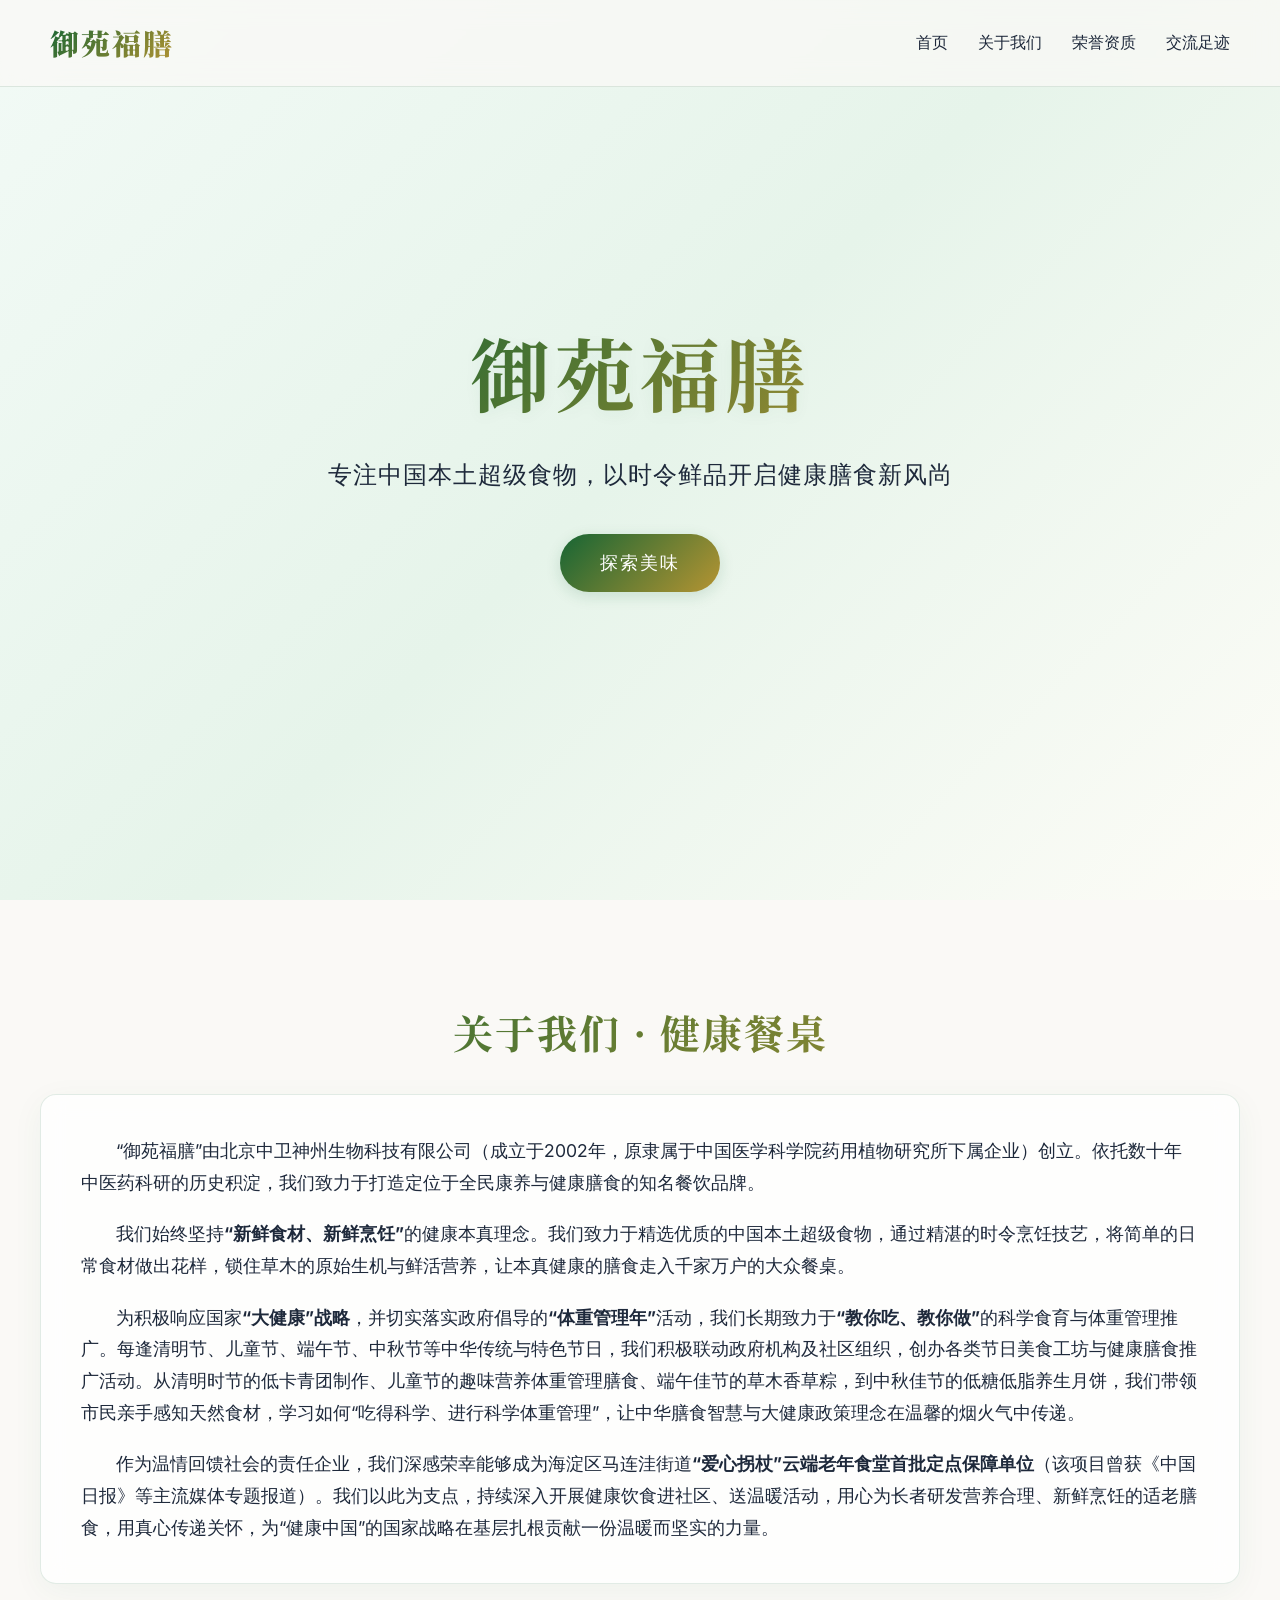
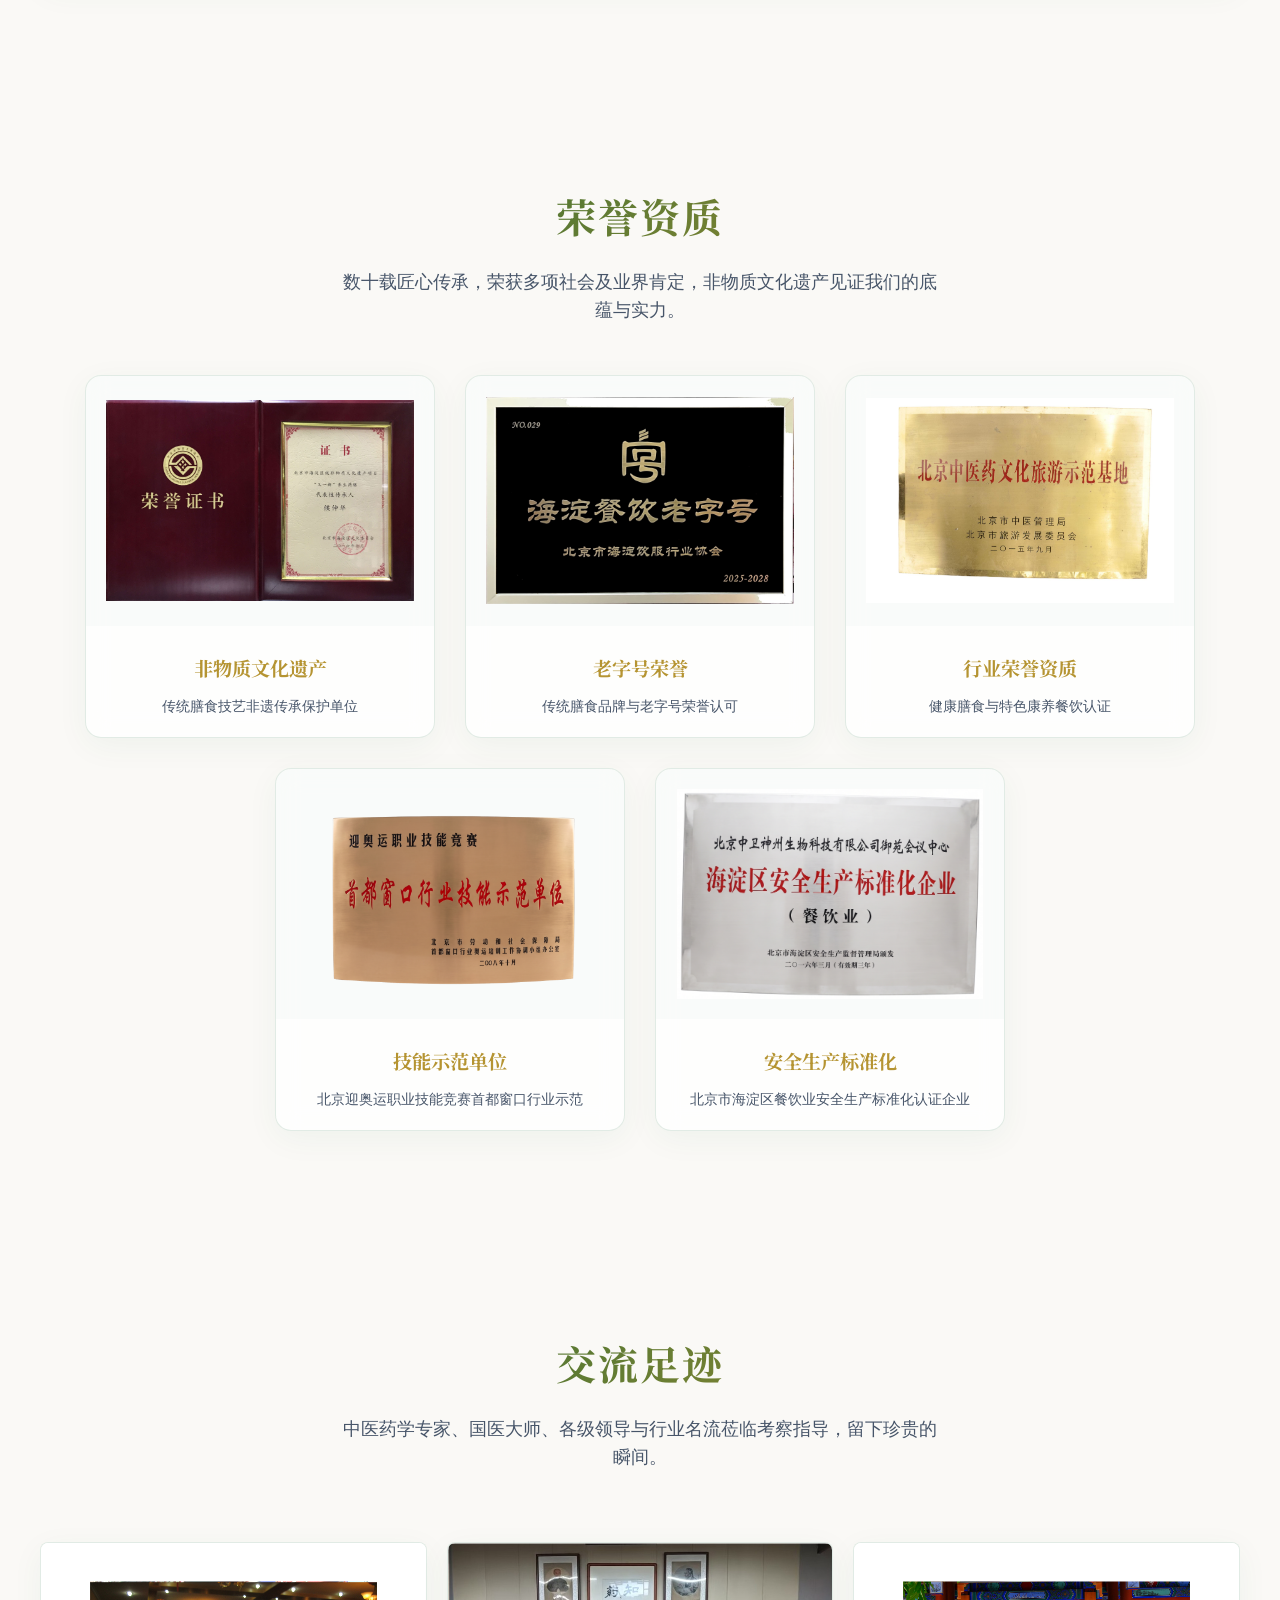
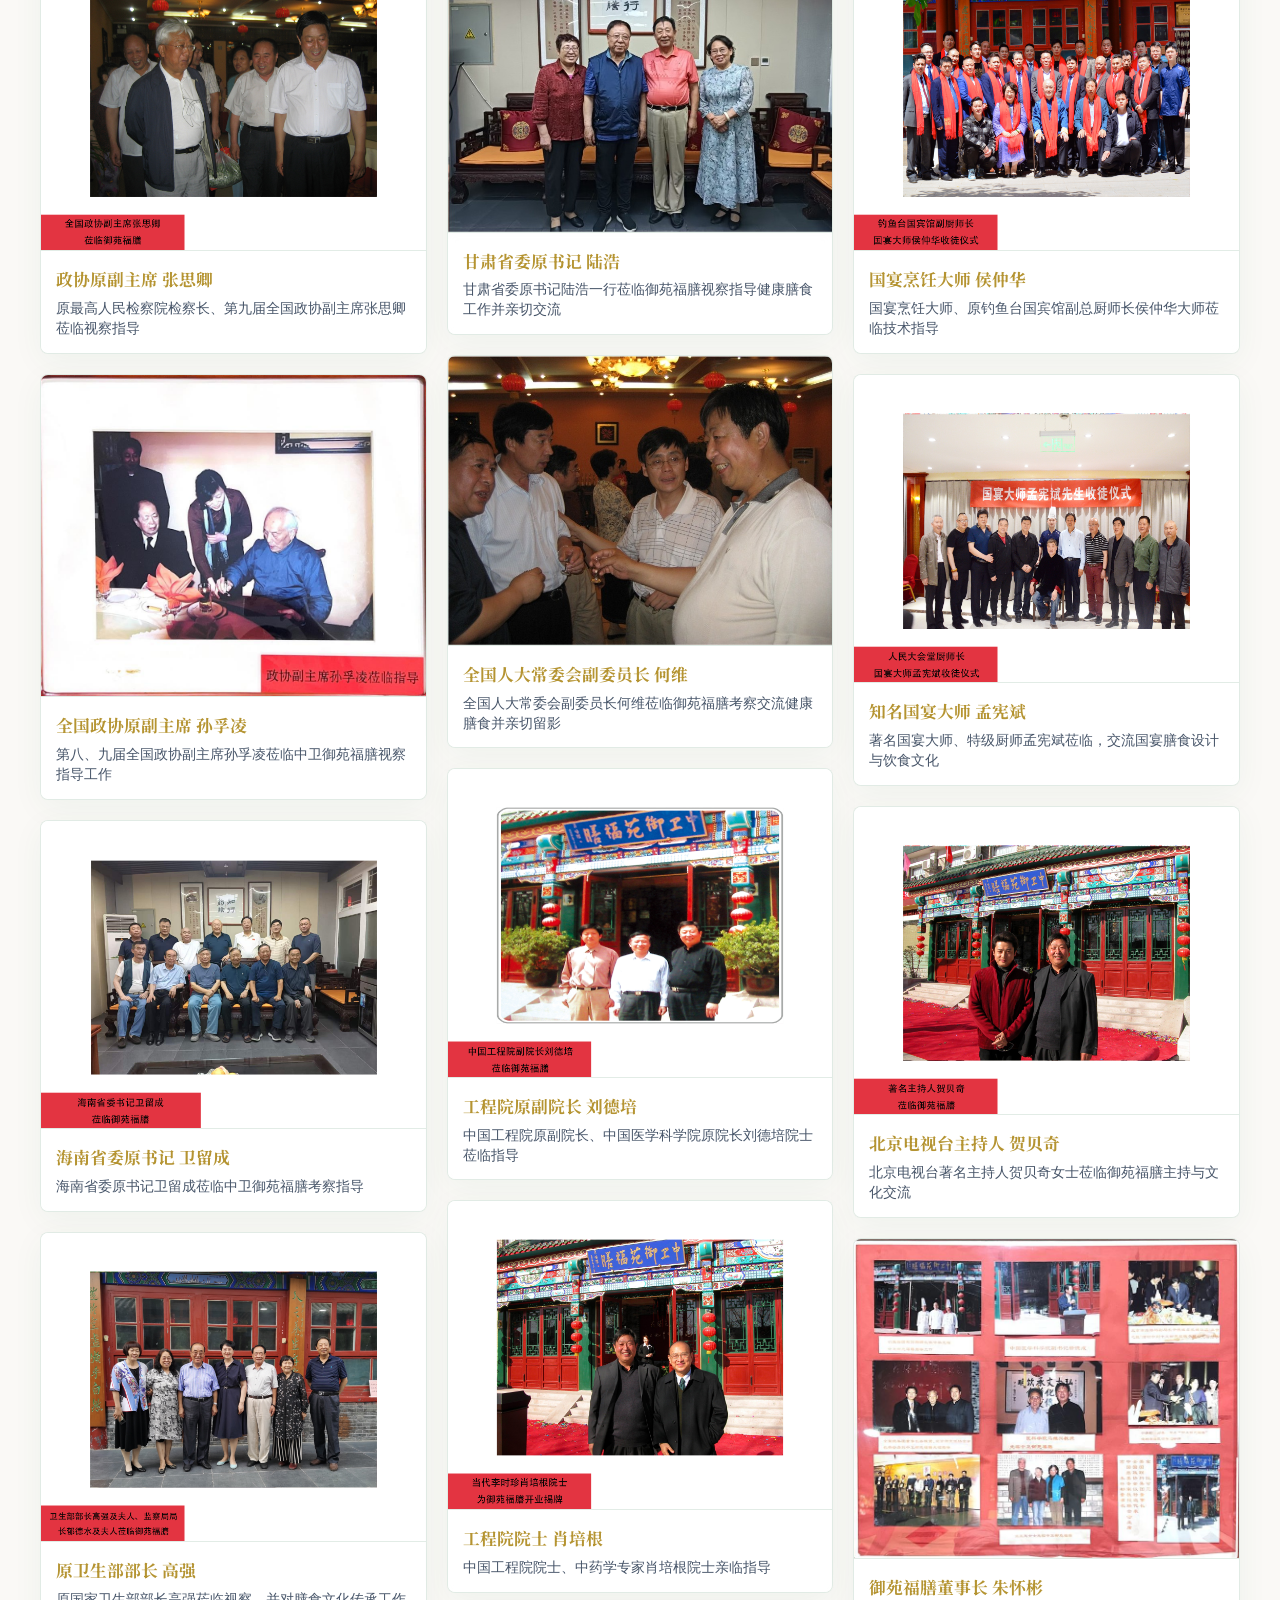
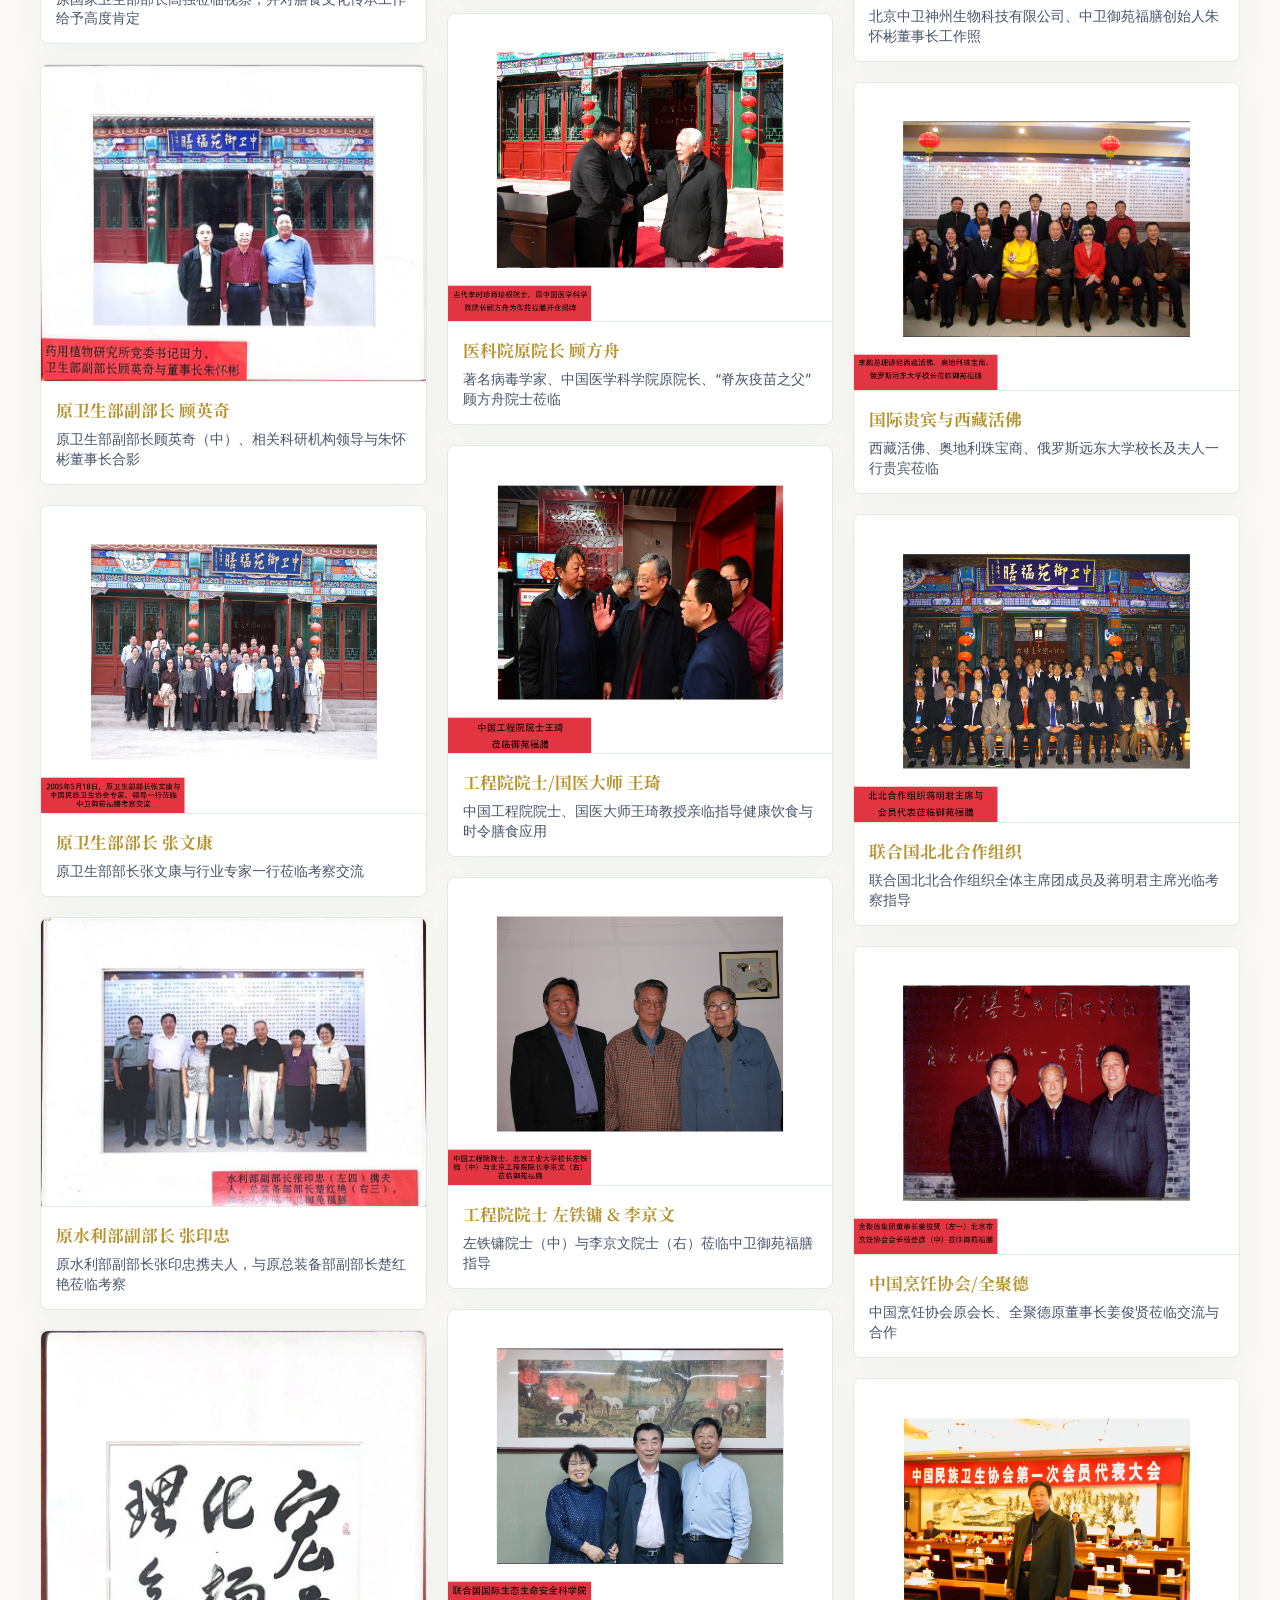
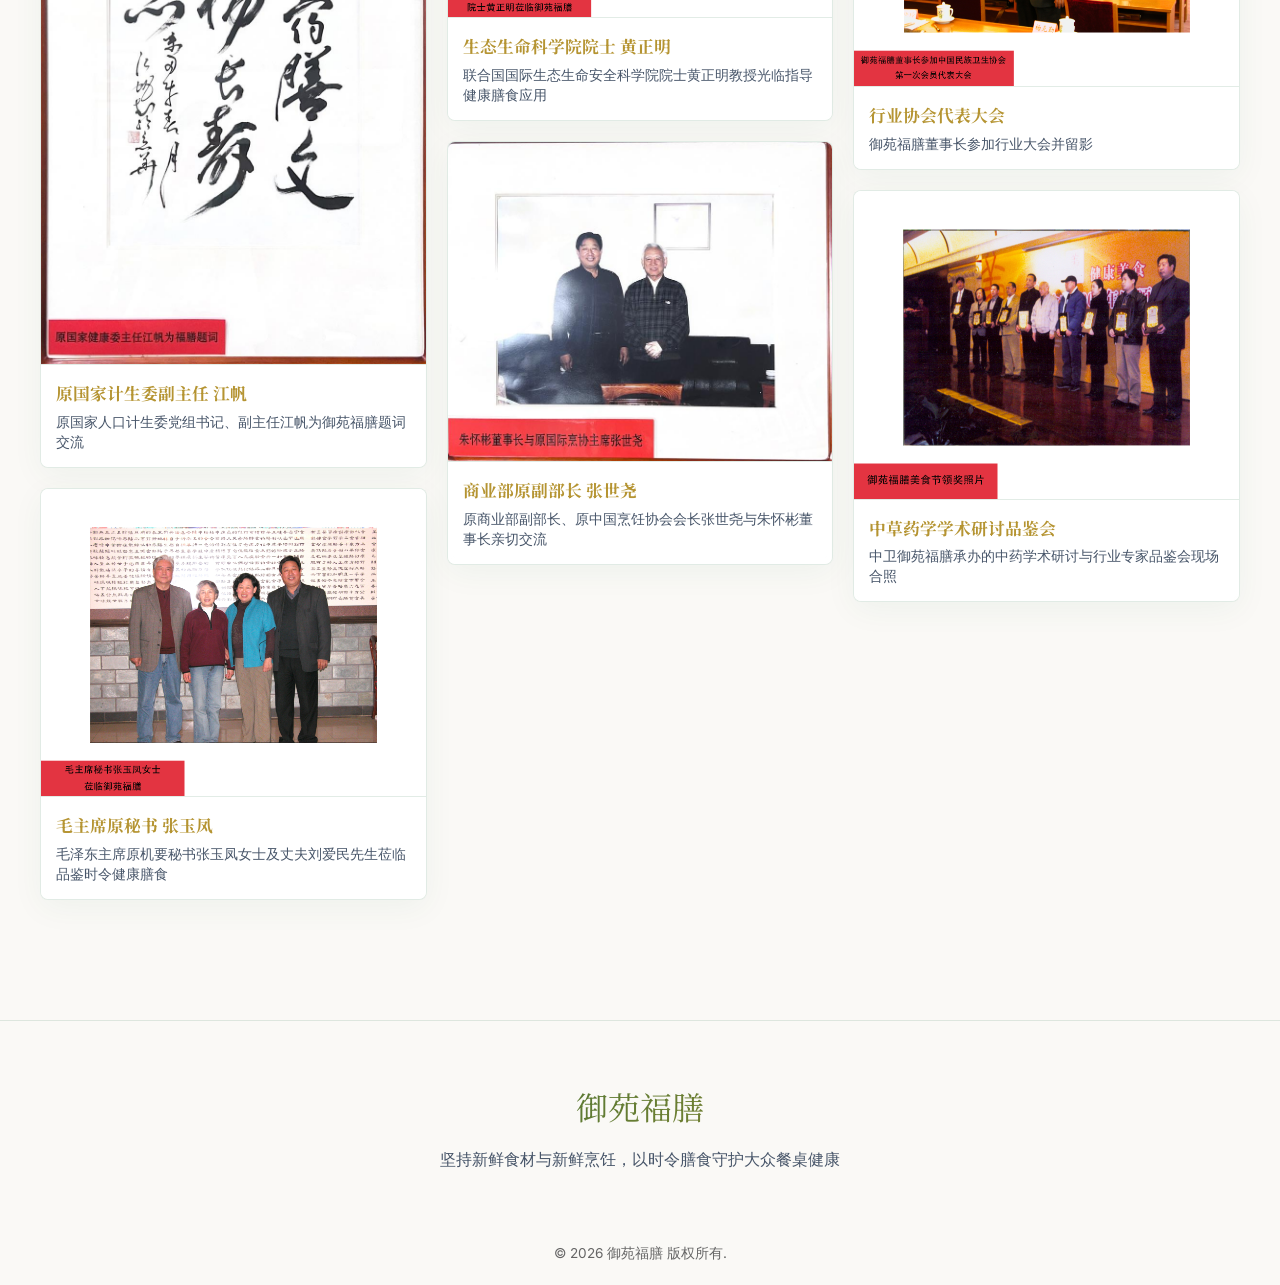
==== commit bae430b0: "style: change footer slogan to reflect low-key healthy dining branding instead of high-end luxury" ====
--- a/minimal.html
+++ b/minimal.html
@@ -341,7 +341,7 @@
         <div class="container">
             <div class="footer-content">
                 <div class="footer-logo">御苑福膳</div>
-                <p>传承千年饮食文化，打造现代高奢体验</p>
+                <p>坚持新鲜食材与新鲜烹饪，以时令膳食守护大众餐桌健康</p>
             </div>
             <div class="footer-bottom">
                 <p>&copy; 2026 御苑福膳 版权所有.</p>
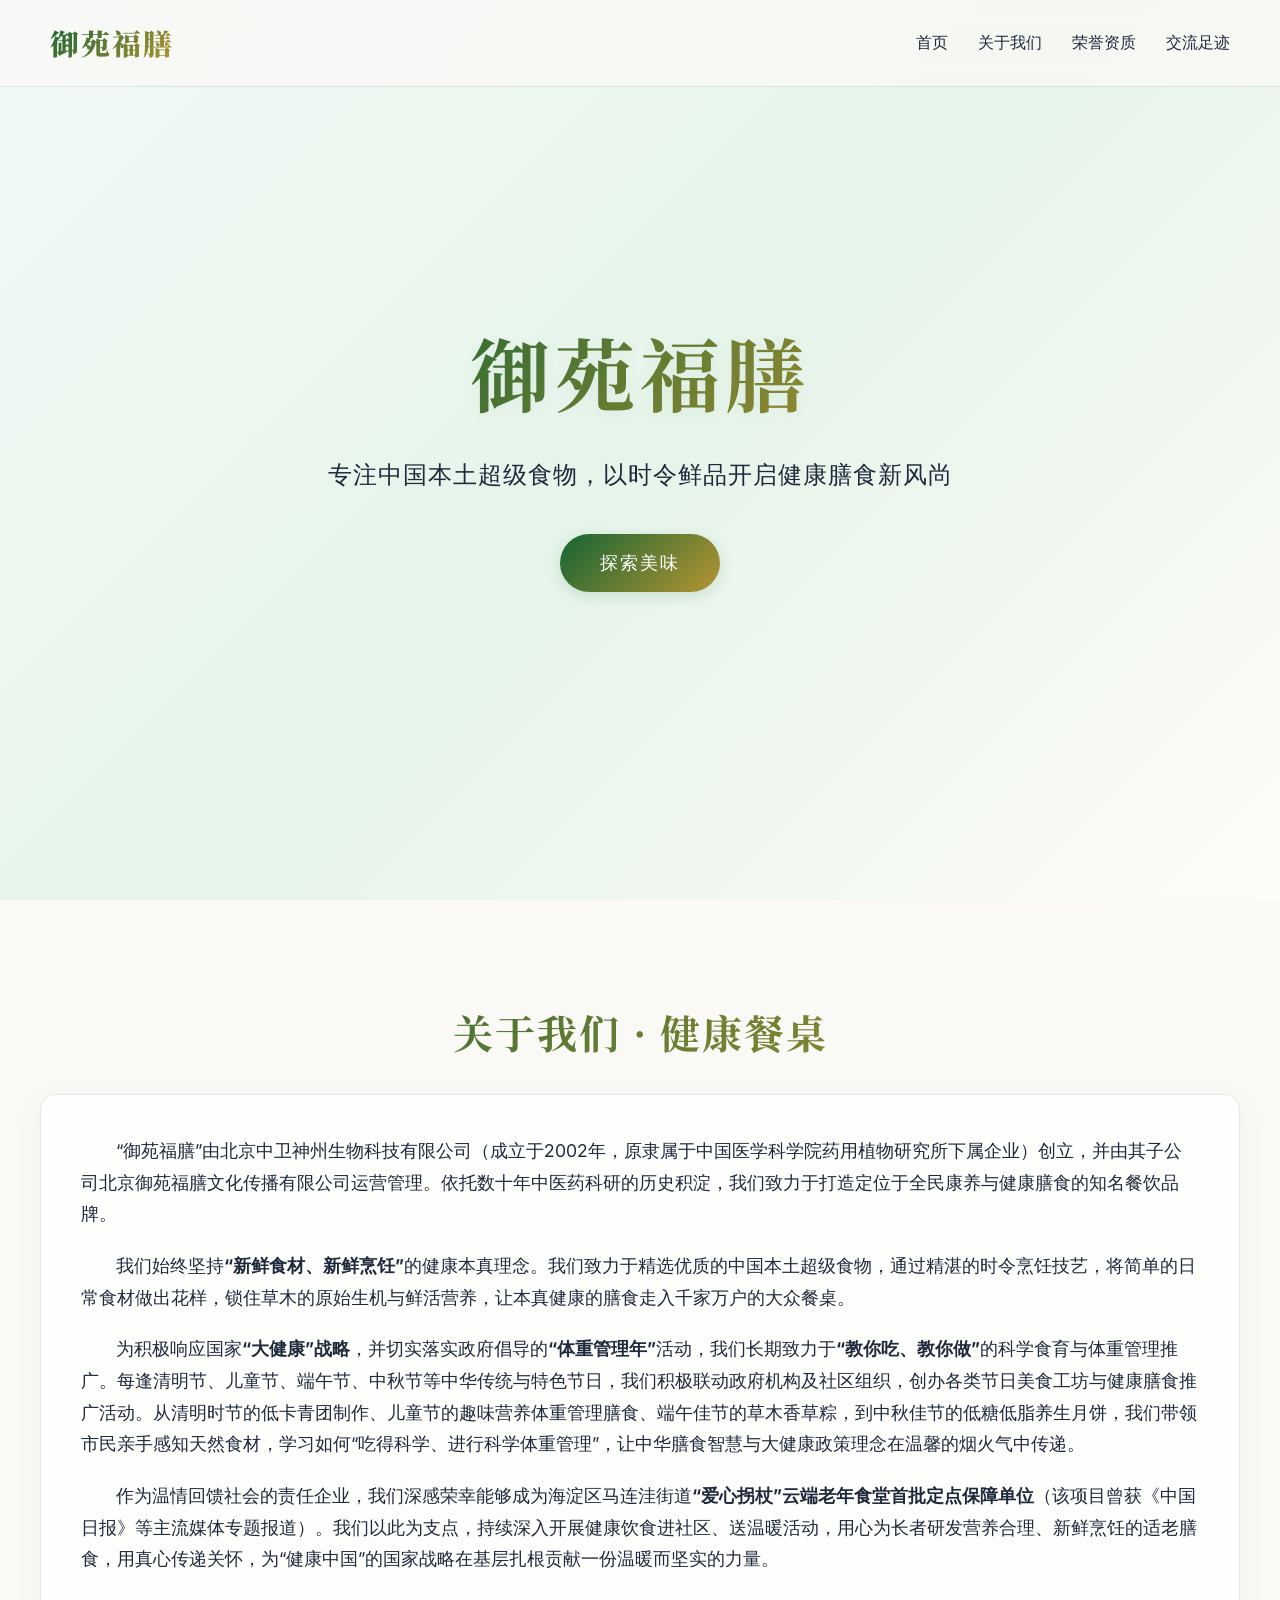
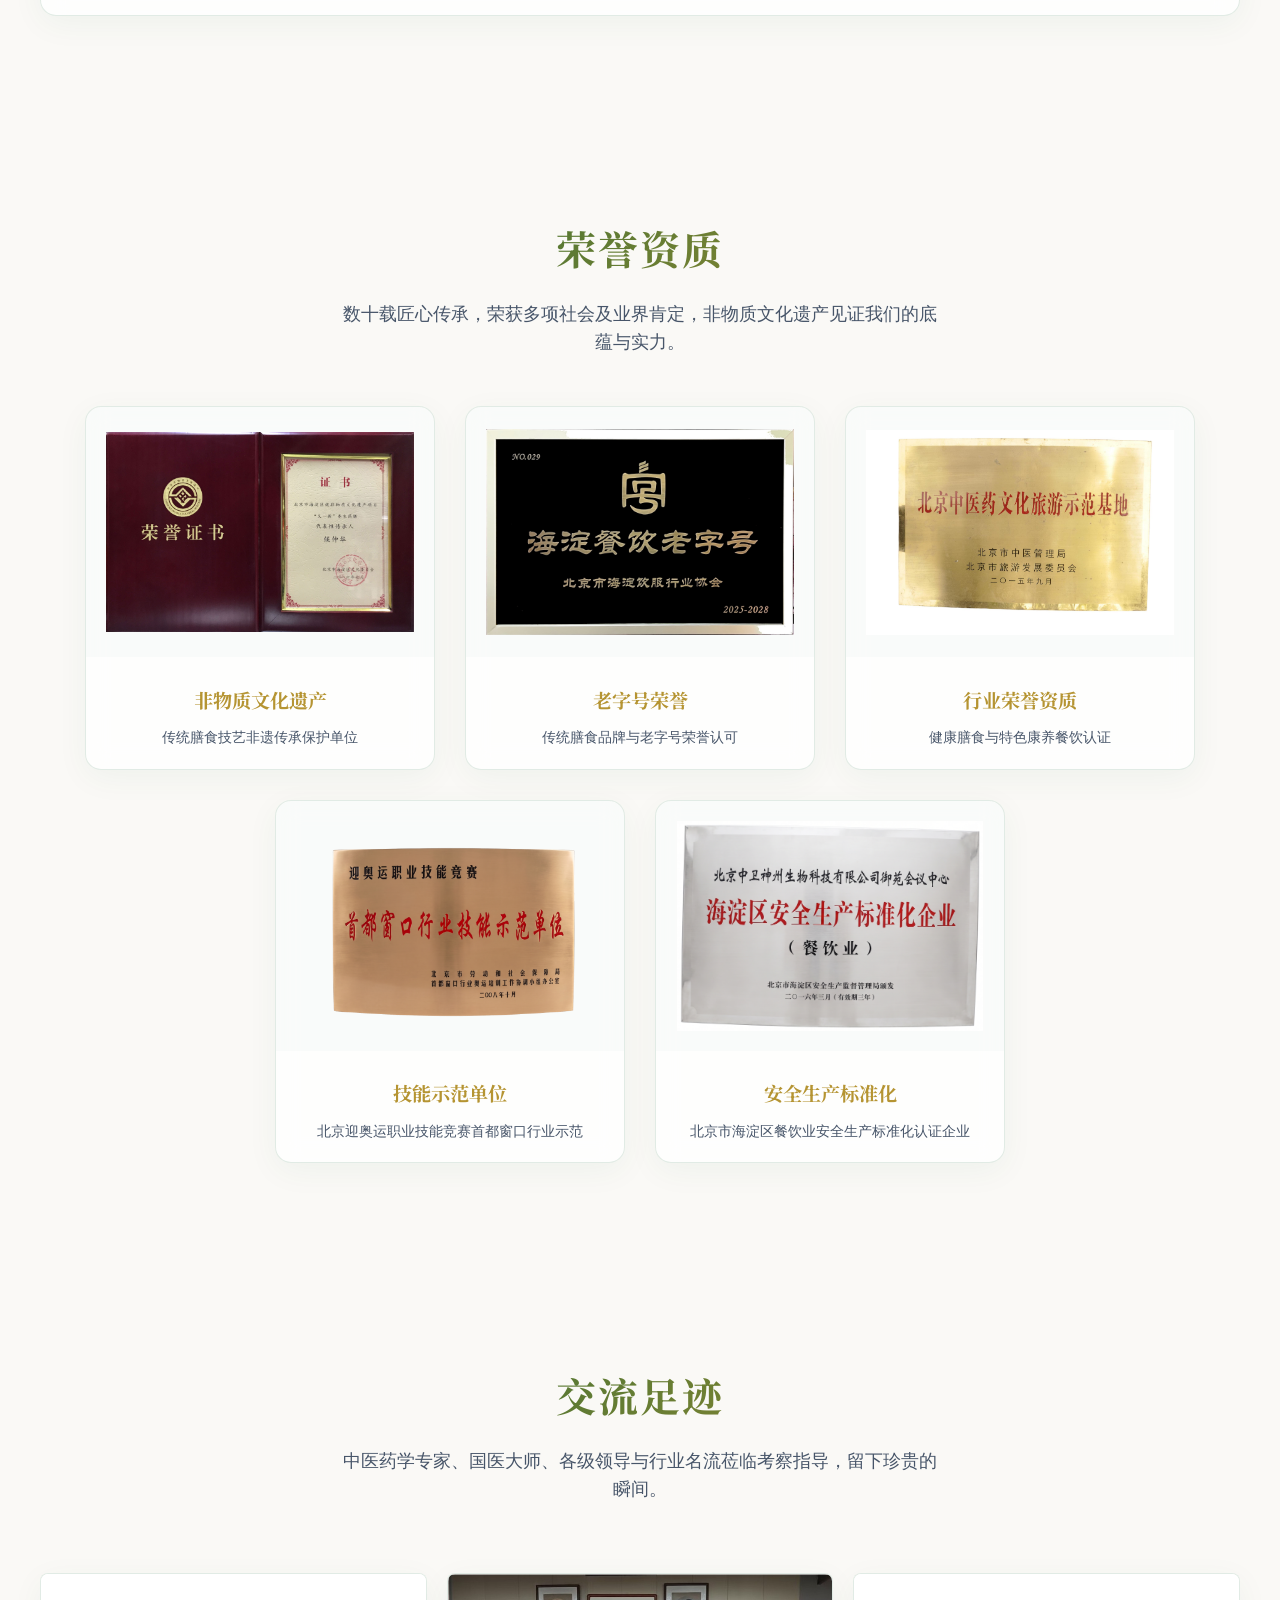
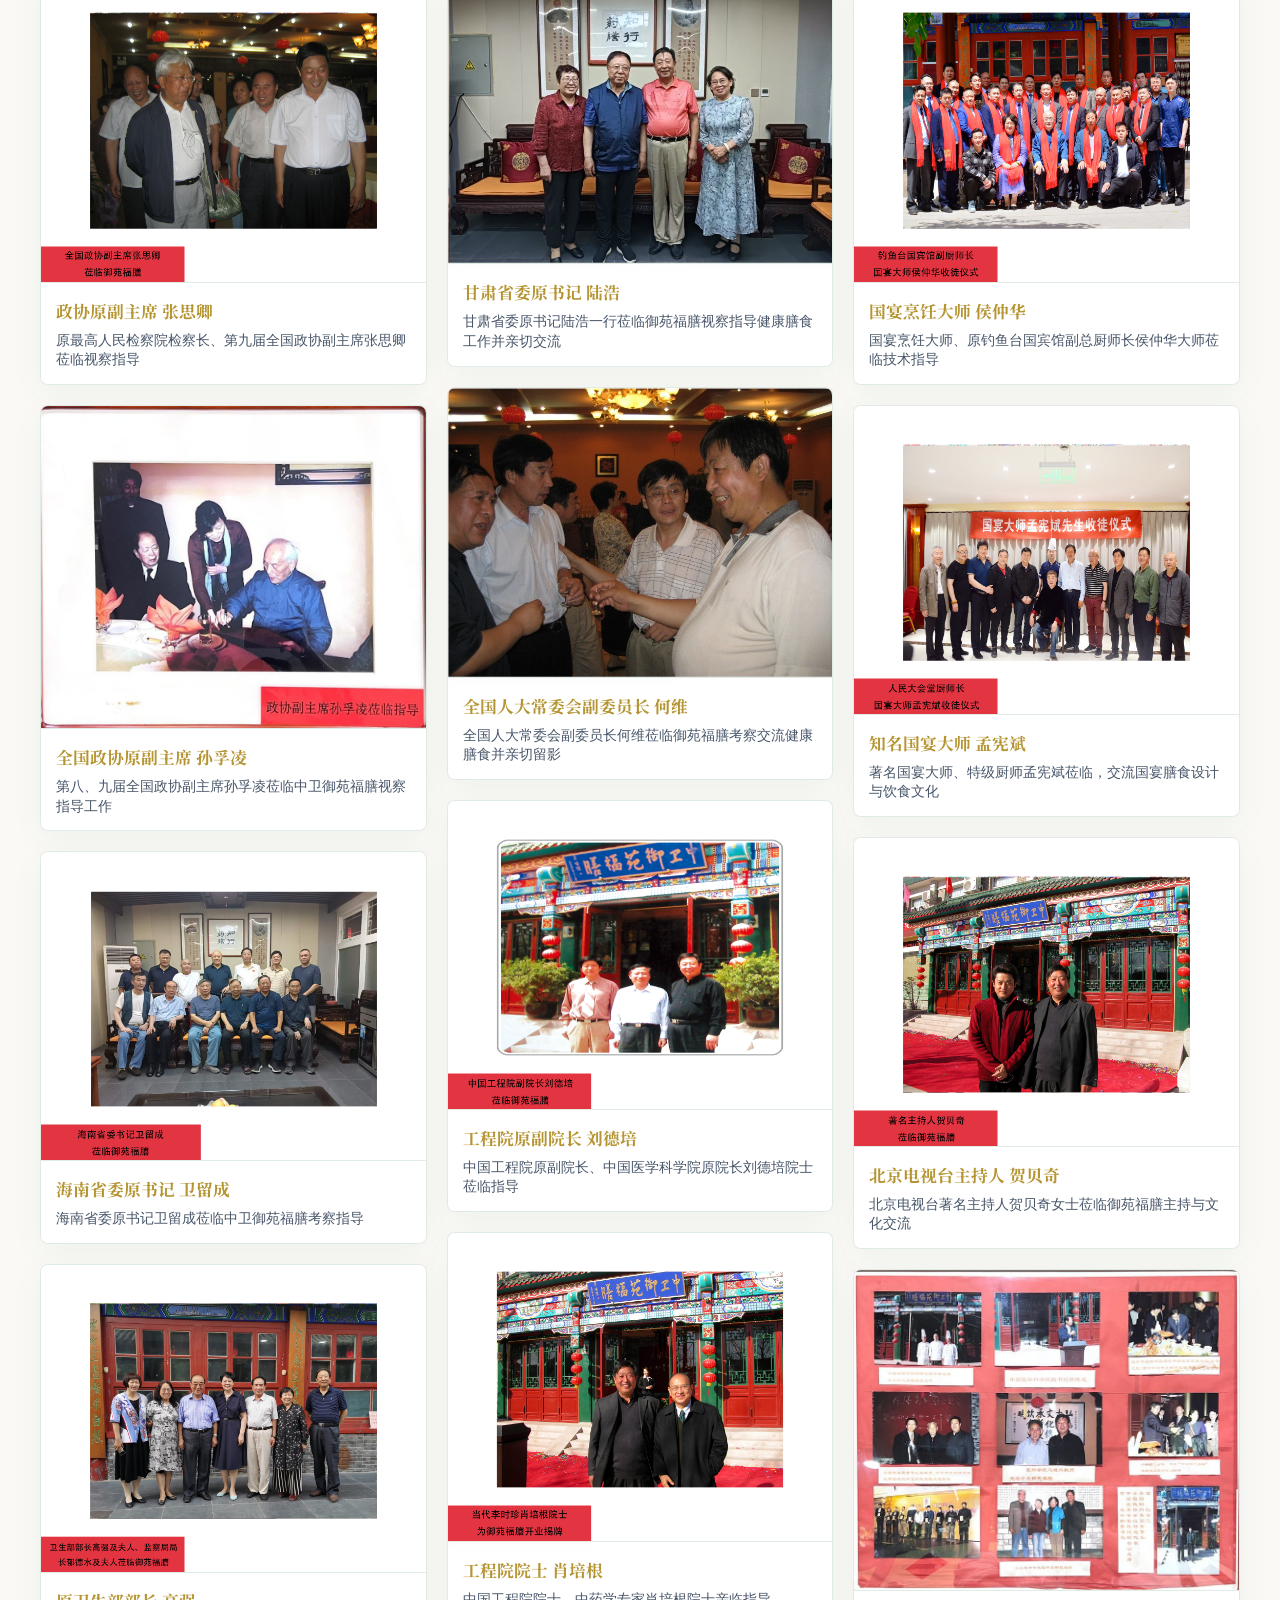
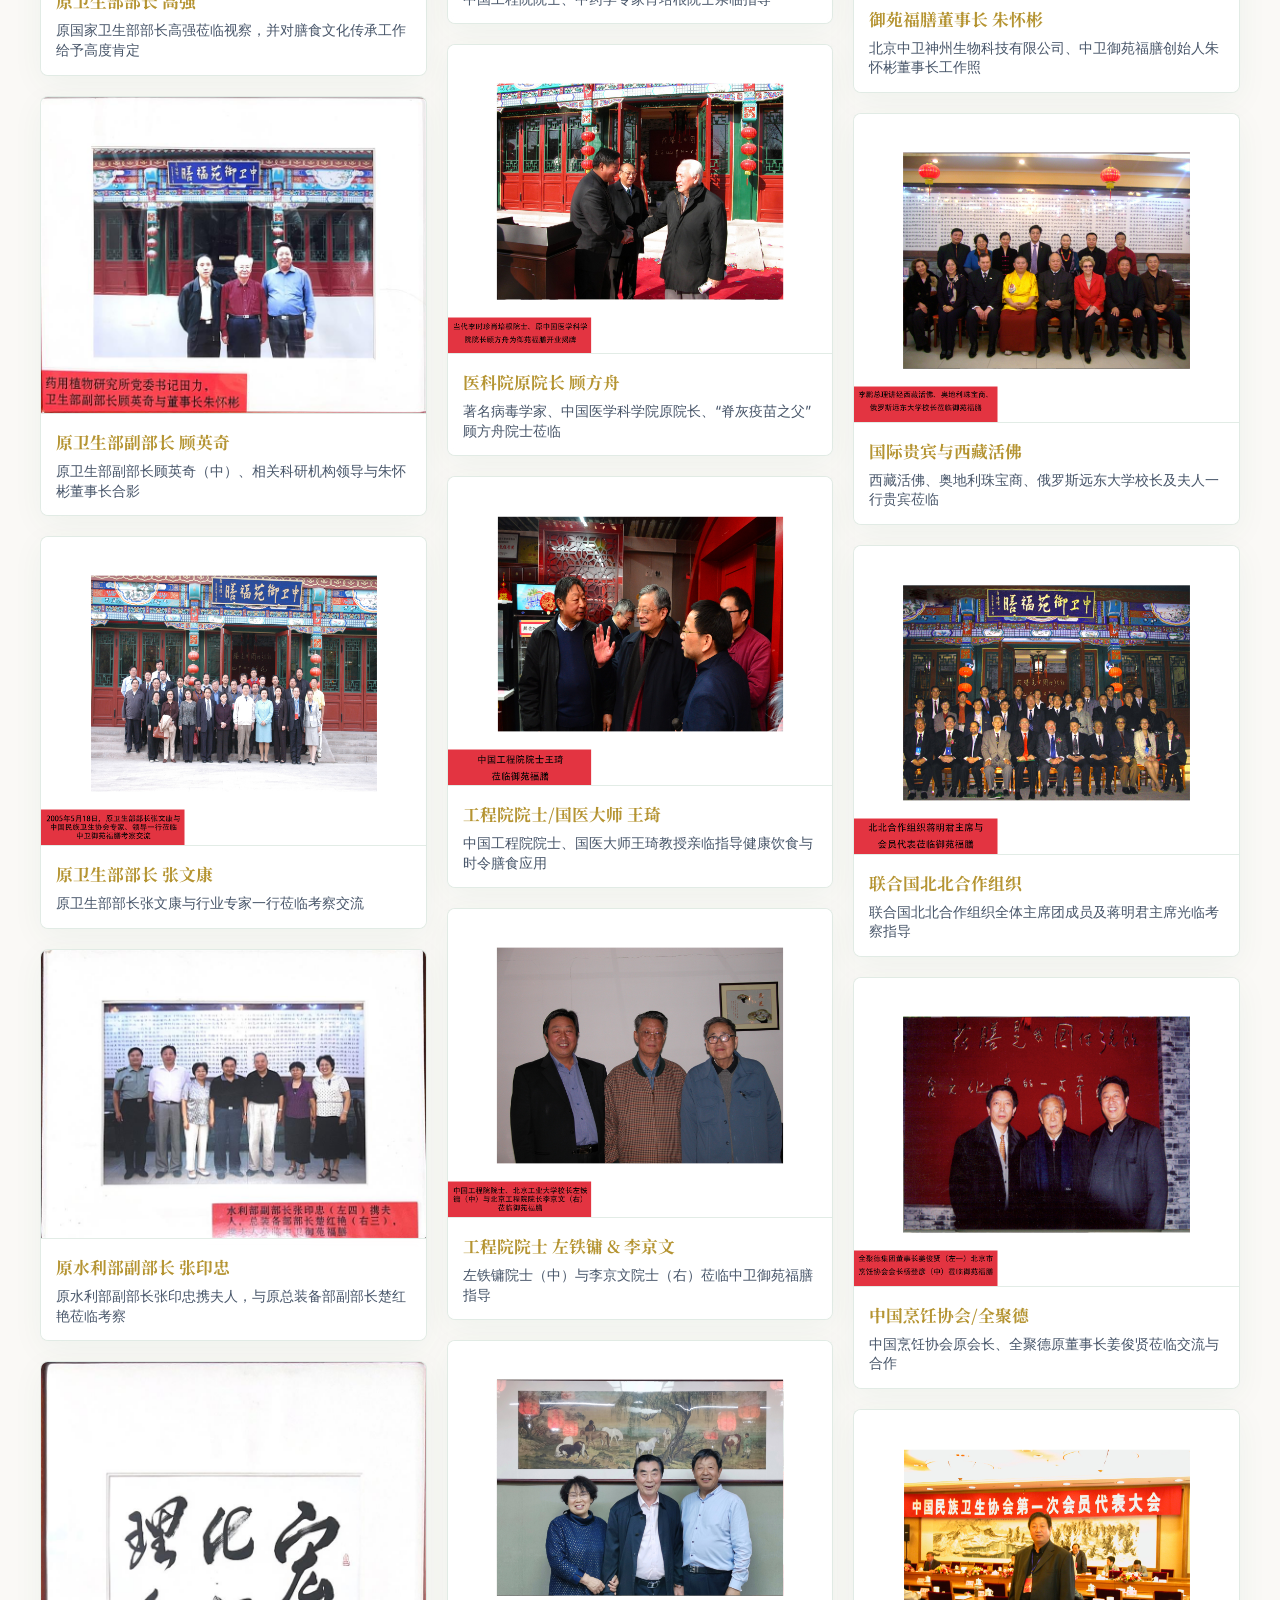
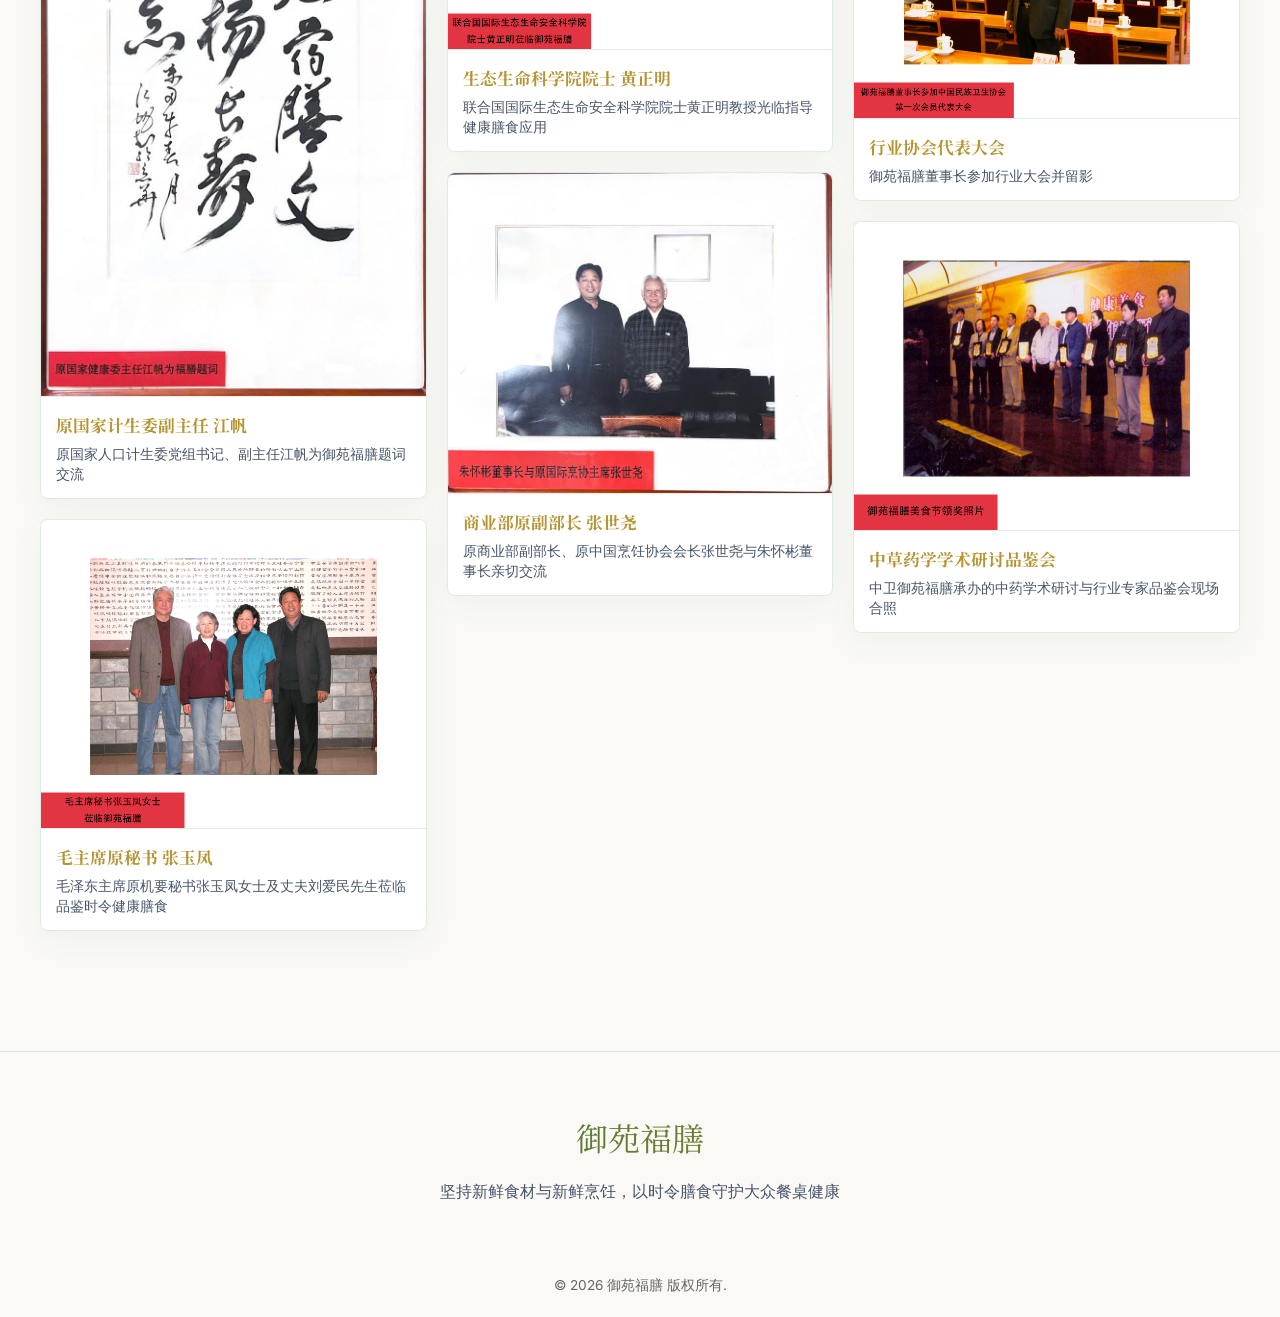
==== commit af7db55d: "feat: standardise image names to alphanumeric, add Yuyuan Fushan brand subsidiary description, and e" ====
--- a/minimal.html
+++ b/minimal.html
@@ -42,7 +42,7 @@
             <h2 class="section-title">关于我们 · 健康餐桌</h2>
             <div class="glass-card tab-card" style="padding: 40px; margin-top: 30px; line-height: 1.8;">
                 <p style="margin-bottom: 20px; font-size: 1.1rem; text-indent: 2em; color: var(--text-main);">
-                    “御苑福膳”由北京中卫神州生物科技有限公司（成立于2002年，原隶属于中国医学科学院药用植物研究所下属企业）创立。依托数十年中医药科研的历史积淀，我们致力于打造定位于全民康养与健康膳食的知名餐饮品牌。
+                    “御苑福膳”由北京中卫神州生物科技有限公司（成立于2002年，原隶属于中国医学科学院药用植物研究所下属企业）创立，并由其子公司北京御苑福膳文化传播有限公司运营管理。依托数十年中医药科研的历史积淀，我们致力于打造定位于全民康养与健康膳食的知名餐饮品牌。
                 </p>
                 <p style="margin-bottom: 20px; font-size: 1.1rem; text-indent: 2em; color: var(--text-main);">
                     我们始终坚持<strong>“新鲜食材、新鲜烹饪”</strong>的健康本真理念。我们致力于精选优质的中国本土超级食物，通过精湛的时令烹饪技艺，将简单的日常食材做出花样，锁住草木的原始生机与鲜活营养，让本真健康的膳食走入千家万户的大众餐桌。
@@ -64,35 +64,35 @@
             <p class="section-desc">数十载匠心传承，荣获多项社会及业界肯定，非物质文化遗产见证我们的底蕴与实力。</p>
             <div class="honor-grid">
                 <div class="honor-card glass-card hover-glow">
-                    <img src="assets/images/非遗证书.jpg" alt="非物质文化遗产证书" class="honor-img">
+                    <img src="assets/images/ich_certificate.jpg" alt="非物质文化遗产证书" class="honor-img">
                     <div class="honor-info">
                         <h3>非物质文化遗产</h3>
                         <p>传统膳食技艺非遗传承保护单位</p>
                     </div>
                 </div>
                 <div class="honor-card glass-card hover-glow">
-                    <img src="assets/images/老字号.jpg" alt="老字号荣誉证书" class="honor-img">
+                    <img src="assets/images/time_honored_brand.jpg" alt="老字号荣誉证书" class="honor-img">
                     <div class="honor-info">
                         <h3>老字号荣誉</h3>
                         <p>传统膳食品牌与老字号荣誉认可</p>
                     </div>
                 </div>
                 <div class="honor-card glass-card hover-glow">
-                    <img src="assets/images/荣誉.JPG" alt="行业荣誉牌匾" class="honor-img">
+                    <img src="assets/images/honor_plaque.jpg" alt="行业荣誉牌匾" class="honor-img">
                     <div class="honor-info">
                         <h3>行业荣誉资质</h3>
                         <p>健康膳食与特色康养餐饮认证</p>
                     </div>
                 </div>
                 <div class="honor-card glass-card hover-glow">
-                    <img src="assets/images/技能示范.png" alt="技能示范单位牌匾" class="honor-img">
+                    <img src="assets/images/skills_demo.png" alt="技能示范单位牌匾" class="honor-img">
                     <div class="honor-info">
                         <h3>技能示范单位</h3>
                         <p>北京迎奥运职业技能竞赛首都窗口行业示范</p>
                     </div>
                 </div>
                 <div class="honor-card glass-card hover-glow">
-                    <img src="assets/images/安全生产.png" alt="安全生产标准化牌匾" class="honor-img">
+                    <img src="assets/images/safety_production.png" alt="安全生产标准化牌匾" class="honor-img">
                     <div class="honor-info">
                         <h3>安全生产标准化</h3>
                         <p>北京市海淀区餐饮业安全生产标准化认证企业</p>
@@ -112,7 +112,7 @@
                 <!-- ================= 1. 政治与历史要员 ================= -->
                 <!-- 张思卿 -->
                 <div class="masonry-item glass-card photo-card">
-                    <img src="assets/images/张思卿.jpg" alt="张思卿" loading="lazy">
+                    <img src="assets/images/zhang_siqing.jpg" alt="张思卿" loading="lazy">
                     <div class="photo-caption">
                         <h4>政协原副主席 张思卿</h4>
                         <p>原最高人民检察院检察长、第九届全国政协副主席张思卿莅临视察指导</p>
@@ -120,7 +120,7 @@
                 </div>
                 <!-- 孙孚凌 -->
                 <div class="masonry-item glass-card photo-card">
-                    <img src="assets/images/孙孚凌.jpg" alt="孙孚凌" loading="lazy">
+                    <img src="assets/images/sun_fuling.jpg" alt="孙孚凌" loading="lazy">
                     <div class="photo-caption">
                         <h4>全国政协原副主席 孙孚凌</h4>
                         <p>第八、九届全国政协副主席孙孚凌莅临中卫御苑福膳视察指导工作</p>
@@ -128,7 +128,7 @@
                 </div>
                 <!-- 卫留成 -->
                 <div class="masonry-item glass-card photo-card">
-                    <img src="assets/images/海南省委书记卫留成莅临御苑福膳.jpg" alt="卫留成" loading="lazy">
+                    <img src="assets/images/wei_liucheng.jpg" alt="卫留成" loading="lazy">
                     <div class="photo-caption">
                         <h4>海南省委原书记 卫留成</h4>
                         <p>海南省委原书记卫留成莅临中卫御苑福膳考察指导</p>
@@ -136,7 +136,7 @@
                 </div>
                 <!-- 高强 -->
                 <div class="masonry-item glass-card photo-card">
-                    <img src="assets/images/高强.jpg" alt="高强" loading="lazy">
+                    <img src="assets/images/gao_qiang.jpg" alt="高强" loading="lazy">
                     <div class="photo-caption">
                         <h4>原卫生部部长 高强</h4>
                         <p>原国家卫生部部长高强莅临视察，并对膳食文化传承工作给予高度肯定</p>
@@ -144,7 +144,7 @@
                 </div>
                 <!-- 顾英奇 -->
                 <div class="masonry-item glass-card photo-card">
-                    <img src="assets/images/顾英奇.jpg" alt="顾英奇" loading="lazy">
+                    <img src="assets/images/gu_yingqi.jpg" alt="顾英奇" loading="lazy">
                     <div class="photo-caption">
                         <h4>原卫生部副部长 顾英奇</h4>
                         <p>原卫生部副部长顾英奇（中）、相关科研机构领导与朱怀彬董事长合影</p>
@@ -152,7 +152,7 @@
                 </div>
                 <!-- 张文康 -->
                 <div class="masonry-item glass-card photo-card">
-                    <img src="assets/images/2005年5月18日，原卫生部部长张文康与中国民族卫生协会专家、领导一行莅临中卫御苑福膳考察交流.jpg" alt="张文康" loading="lazy">
+                    <img src="assets/images/zhang_wenkang.jpg" alt="张文康" loading="lazy">
                     <div class="photo-caption">
                         <h4>原卫生部部长 张文康</h4>
                         <p>原卫生部部长张文康与行业专家一行莅临考察交流</p>
@@ -160,7 +160,7 @@
                 </div>
                 <!-- 张印忠 -->
                 <div class="masonry-item glass-card photo-card">
-                    <img src="assets/images/张印忠.jpg" alt="张印忠" loading="lazy">
+                    <img src="assets/images/zhang_yinzhong.jpg" alt="张印忠" loading="lazy">
                     <div class="photo-caption">
                         <h4>原水利部副部长 张印忠</h4>
                         <p>原水利部副部长张印忠携夫人，与原总装备部副部长楚红艳莅临考察</p>
@@ -168,7 +168,7 @@
                 </div>
                 <!-- 江帆 -->
                 <div class="masonry-item glass-card photo-card">
-                    <img src="assets/images/江帆.jpg" alt="江帆" loading="lazy">
+                    <img src="assets/images/jiang_fan.jpg" alt="江帆" loading="lazy">
                     <div class="photo-caption">
                         <h4>原国家计生委副主任 江帆</h4>
                         <p>原国家人口计生委党组书记、副主任江帆为御苑福膳题词交流</p>
@@ -176,7 +176,7 @@
                 </div>
                 <!-- 张玉凤 -->
                 <div class="masonry-item glass-card photo-card">
-                    <img src="assets/images/张玉凤.jpg" alt="张玉凤" loading="lazy">
+                    <img src="assets/images/zhang_yufeng.jpg" alt="张玉凤" loading="lazy">
                     <div class="photo-caption">
                         <h4>毛主席原秘书 张玉凤</h4>
                         <p>毛泽东主席原机要秘书张玉凤女士及丈夫刘爱民先生莅临品鉴时令健康膳食</p>
@@ -184,7 +184,7 @@
                 </div>
                 <!-- 陆浩 -->
                 <div class="masonry-item glass-card photo-card">
-                    <img src="assets/images/陆浩.jpg" alt="陆浩" loading="lazy">
+                    <img src="assets/images/lu_hao.jpg" alt="陆浩" loading="lazy">
                     <div class="photo-caption">
                         <h4>甘肃省委原书记 陆浩</h4>
                         <p>甘肃省委原书记陆浩一行莅临御苑福膳视察指导健康膳食工作并亲切交流</p>
@@ -192,7 +192,7 @@
                 </div>
                 <!-- 何维 -->
                 <div class="masonry-item glass-card photo-card">
-                    <img src="assets/images/何维.jpg" alt="何维" loading="lazy">
+                    <img src="assets/images/he_wei.jpg" alt="何维" loading="lazy">
                     <div class="photo-caption">
                         <h4>全国人大常委会副委员长 何维</h4>
                         <p>全国人大常委会副委员长何维莅临御苑福膳考察交流健康膳食并亲切留影</p>
@@ -202,7 +202,7 @@
                 <!-- ================= 2. 科学、医学与中医药界专家 ================= -->
                 <!-- 刘德培 -->
                 <div class="masonry-item glass-card photo-card">
-                    <img src="assets/images/中国工程院副院长刘德培莅临御苑福膳.jpg" alt="刘德培" loading="lazy">
+                    <img src="assets/images/liu_depei.jpg" alt="刘德培" loading="lazy">
                     <div class="photo-caption">
                         <h4>工程院原副院长 刘德培</h4>
                         <p>中国工程院原副院长、中国医学科学院原院长刘德培院士莅临指导</p>
@@ -210,7 +210,7 @@
                 </div>
                 <!-- 肖培根 -->
                 <div class="masonry-item glass-card photo-card">
-                    <img src="assets/images/肖培根院士.jpg" alt="肖培根" loading="lazy">
+                    <img src="assets/images/xiao_peigen.jpg" alt="肖培根" loading="lazy">
                     <div class="photo-caption">
                         <h4>工程院院士 肖培根</h4>
                         <p>中国工程院院士、中药学专家肖培根院士亲临指导</p>
@@ -218,7 +218,7 @@
                 </div>
                 <!-- 顾方舟 -->
                 <div class="masonry-item glass-card photo-card">
-                    <img src="assets/images/顾方舟.jpg" alt="顾方舟" loading="lazy">
+                    <img src="assets/images/gu_fangzhou.jpg" alt="顾方舟" loading="lazy">
                     <div class="photo-caption">
                         <h4>医科院原院长 顾方舟</h4>
                         <p>著名病毒学家、中国医学科学院原院长、“脊灰疫苗之父”顾方舟院士莅临</p>
@@ -226,7 +226,7 @@
                 </div>
                 <!-- 王琦 -->
                 <div class="masonry-item glass-card photo-card">
-                    <img src="assets/images/中国工程院院士王琦莅临御苑福膳.jpg" alt="王琦" loading="lazy">
+                    <img src="assets/images/wang_qi.jpg" alt="王琦" loading="lazy">
                     <div class="photo-caption">
                         <h4>工程院院士/国医大师 王琦</h4>
                         <p>中国工程院院士、国医大师王琦教授亲临指导健康饮食与时令膳食应用</p>
@@ -234,7 +234,7 @@
                 </div>
                 <!-- 左铁镛与李京文 -->
                 <div class="masonry-item glass-card photo-card">
-                    <img src="assets/images/中国工程院院士、北京工业大学校长左铁镛（中）与北京工程院院长李京文（右） 莅临御苑福膳.jpg" alt="左铁镛 李京文" loading="lazy">
+                    <img src="assets/images/zuo_tieyong_li_jingwen.jpg" alt="左铁镛 李京文" loading="lazy">
                     <div class="photo-caption">
                         <h4>工程院院士 左铁镛 & 李京文</h4>
                         <p>左铁镛院士（中）与李京文院士（右）莅临中卫御苑福膳指导</p>
@@ -242,7 +242,7 @@
                 </div>
                 <!-- 黄正明 -->
                 <div class="masonry-item glass-card photo-card">
-                    <img src="assets/images/黄正明院士.jpg" alt="黄正明" loading="lazy">
+                    <img src="assets/images/huang_zhengming.jpg" alt="黄正明" loading="lazy">
                     <div class="photo-caption">
                         <h4>生态生命科学院院士 黄正明</h4>
                         <p>联合国国际生态生命安全科学院院士黄正明教授光临指导健康膳食应用</p>
@@ -252,7 +252,7 @@
                 <!-- ================= 3. 专业领域与媒体名流 ================= -->
                 <!-- 张世尧 -->
                 <div class="masonry-item glass-card photo-card">
-                    <img src="assets/images/张世尧.jpg" alt="张世尧" loading="lazy">
+                    <img src="assets/images/zhang_shiyao.jpg" alt="张世尧" loading="lazy">
                     <div class="photo-caption">
                         <h4>商业部原副部长 张世尧</h4>
                         <p>原商业部副部长、原中国烹饪协会会长张世尧与朱怀彬董事长亲切交流</p>
@@ -260,7 +260,7 @@
                 </div>
                 <!-- 侯仲华 -->
                 <div class="masonry-item glass-card photo-card">
-                    <img src="assets/images/侯仲华.jpg" alt="侯仲华" loading="lazy">
+                    <img src="assets/images/hou_zhonghua.jpg" alt="侯仲华" loading="lazy">
                     <div class="photo-caption">
                         <h4>国宴烹饪大师 侯仲华</h4>
                         <p>国宴烹饪大师、原钓鱼台国宾馆副总厨师长侯仲华大师莅临技术指导</p>
@@ -268,7 +268,7 @@
                 </div>
                 <!-- 孟宪斌 -->
                 <div class="masonry-item glass-card photo-card">
-                    <img src="assets/images/孟宪斌.jpg" alt="孟宪斌" loading="lazy">
+                    <img src="assets/images/meng_xianbin.jpg" alt="孟宪斌" loading="lazy">
                     <div class="photo-caption">
                         <h4>知名国宴大师 孟宪斌</h4>
                         <p>著名国宴大师、特级厨师孟宪斌莅临，交流国宴膳食设计与饮食文化</p>
@@ -276,7 +276,7 @@
                 </div>
                 <!-- 贺贝奇 -->
                 <div class="masonry-item glass-card photo-card">
-                    <img src="assets/images/著名主持人贺贝奇莅临御苑福膳.jpg" alt="贺贝奇" loading="lazy">
+                    <img src="assets/images/he_beiqi.jpg" alt="贺贝奇" loading="lazy">
                     <div class="photo-caption">
                         <h4>北京电视台主持人 贺贝奇</h4>
                         <p>北京电视台著名主持人贺贝奇女士莅临御苑福膳主持与文化交流</p>
@@ -284,7 +284,7 @@
                 </div>
                 <!-- 朱怀彬 -->
                 <div class="masonry-item glass-card photo-card">
-                    <img src="assets/images/朱怀彬.jpg" alt="朱怀彬" loading="lazy">
+                    <img src="assets/images/zhu_huaibin.jpg" alt="朱怀彬" loading="lazy">
                     <div class="photo-caption">
                         <h4>御苑福膳董事长 朱怀彬</h4>
                         <p>北京中卫神州生物科技有限公司、中卫御苑福膳创始人朱怀彬董事长工作照</p>
@@ -294,7 +294,7 @@
                 <!-- ================= 4. 团体合照、外宾与活动 ================= -->
                 <!-- 西藏活佛及外宾 -->
                 <div class="masonry-item glass-card photo-card">
-                    <img src="assets/images/西藏活佛、奥地利珠宝商、俄罗斯远东大学及夫人.jpg" alt="外宾与活佛" loading="lazy">
+                    <img src="assets/images/tibetan_buddha_foreign_guests.jpg" alt="外宾与活佛" loading="lazy">
                     <div class="photo-caption">
                         <h4>国际贵宾与西藏活佛</h4>
                         <p>西藏活佛、奥地利珠宝商、俄罗斯远东大学校长及夫人一行贵宾莅临</p>
@@ -302,7 +302,7 @@
                 </div>
                 <!-- 北北合作组织 -->
                 <div class="masonry-item glass-card photo-card">
-                    <img src="assets/images/北北合作组织.jpg" alt="北北合作组织" loading="lazy">
+                    <img src="assets/images/north_north_cooperation.jpg" alt="北北合作组织" loading="lazy">
                     <div class="photo-caption">
                         <h4>联合国北北合作组织</h4>
                         <p>联合国北北合作组织全体主席团成员及蒋明君主席光临考察指导</p>
@@ -310,7 +310,7 @@
                 </div>
                 <!-- 全聚德 -->
                 <div class="masonry-item glass-card photo-card">
-                    <img src="assets/images/全聚德.jpg" alt="全聚德" loading="lazy">
+                    <img src="assets/images/quanjude.jpg" alt="全聚德" loading="lazy">
                     <div class="photo-caption">
                         <h4>中国烹饪协会/全聚德</h4>
                         <p>中国烹饪协会原会长、全聚德原董事长姜俊贤莅临交流与合作</p>
@@ -318,7 +318,7 @@
                 </div>
                 <!-- 民族卫生协会大会 -->
                 <div class="masonry-item glass-card photo-card">
-                    <img src="assets/images/御苑福膳董事长参加中国民族卫生协会第一次会员代表大会.jpg" alt="代表大会" loading="lazy">
+                    <img src="assets/images/representing_conference.jpg" alt="代表大会" loading="lazy">
                     <div class="photo-caption">
                         <h4>行业协会代表大会</h4>
                         <p>御苑福膳董事长参加行业大会并留影</p>
@@ -326,7 +326,7 @@
                 </div>
                 <!-- 未标题-1 -->
                 <div class="masonry-item glass-card photo-card">
-                    <img src="assets/images/未标题-1.jpg" alt="品鉴研讨会" loading="lazy">
+                    <img src="assets/images/academic_conference.jpg" alt="品鉴研讨会" loading="lazy">
                     <div class="photo-caption">
                         <h4>中草药学学术研讨品鉴会</h4>
                         <p>中卫御苑福膳承办的中药学术研讨与行业专家品鉴会现场合照</p>
